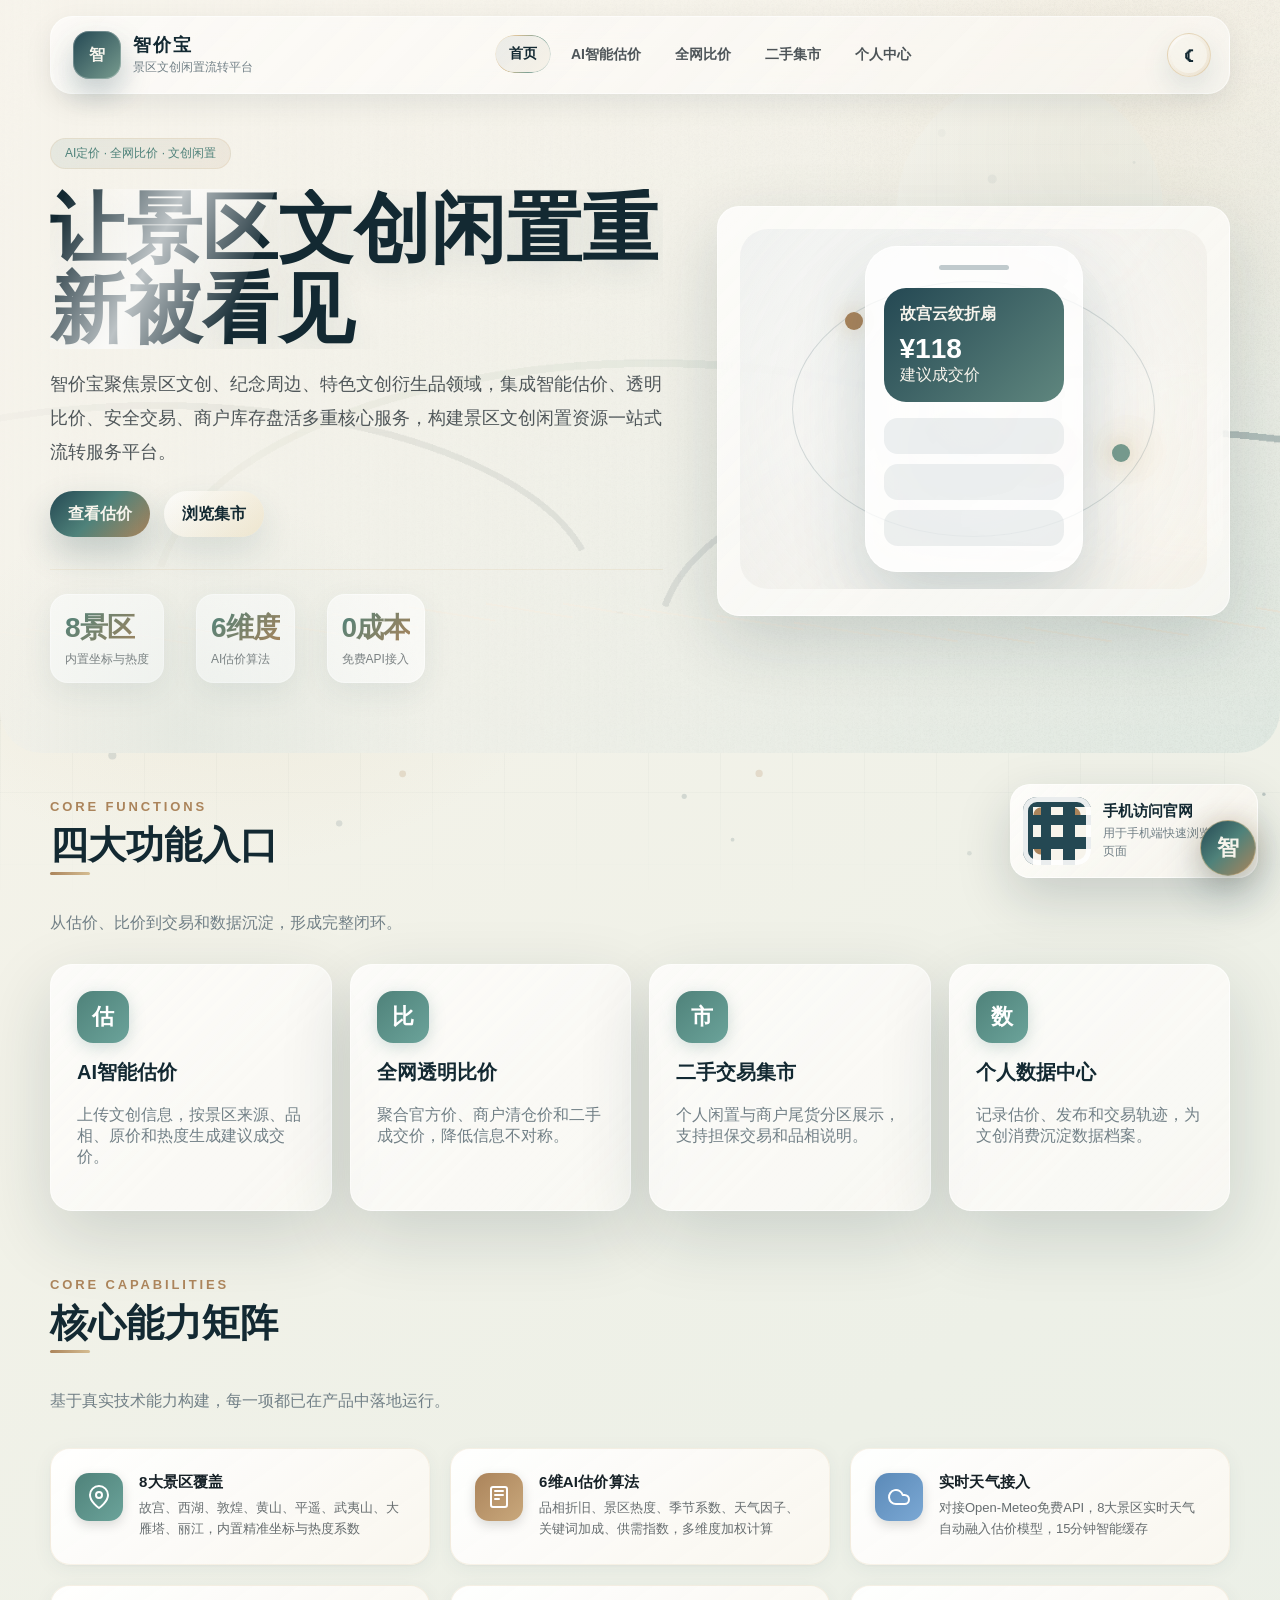
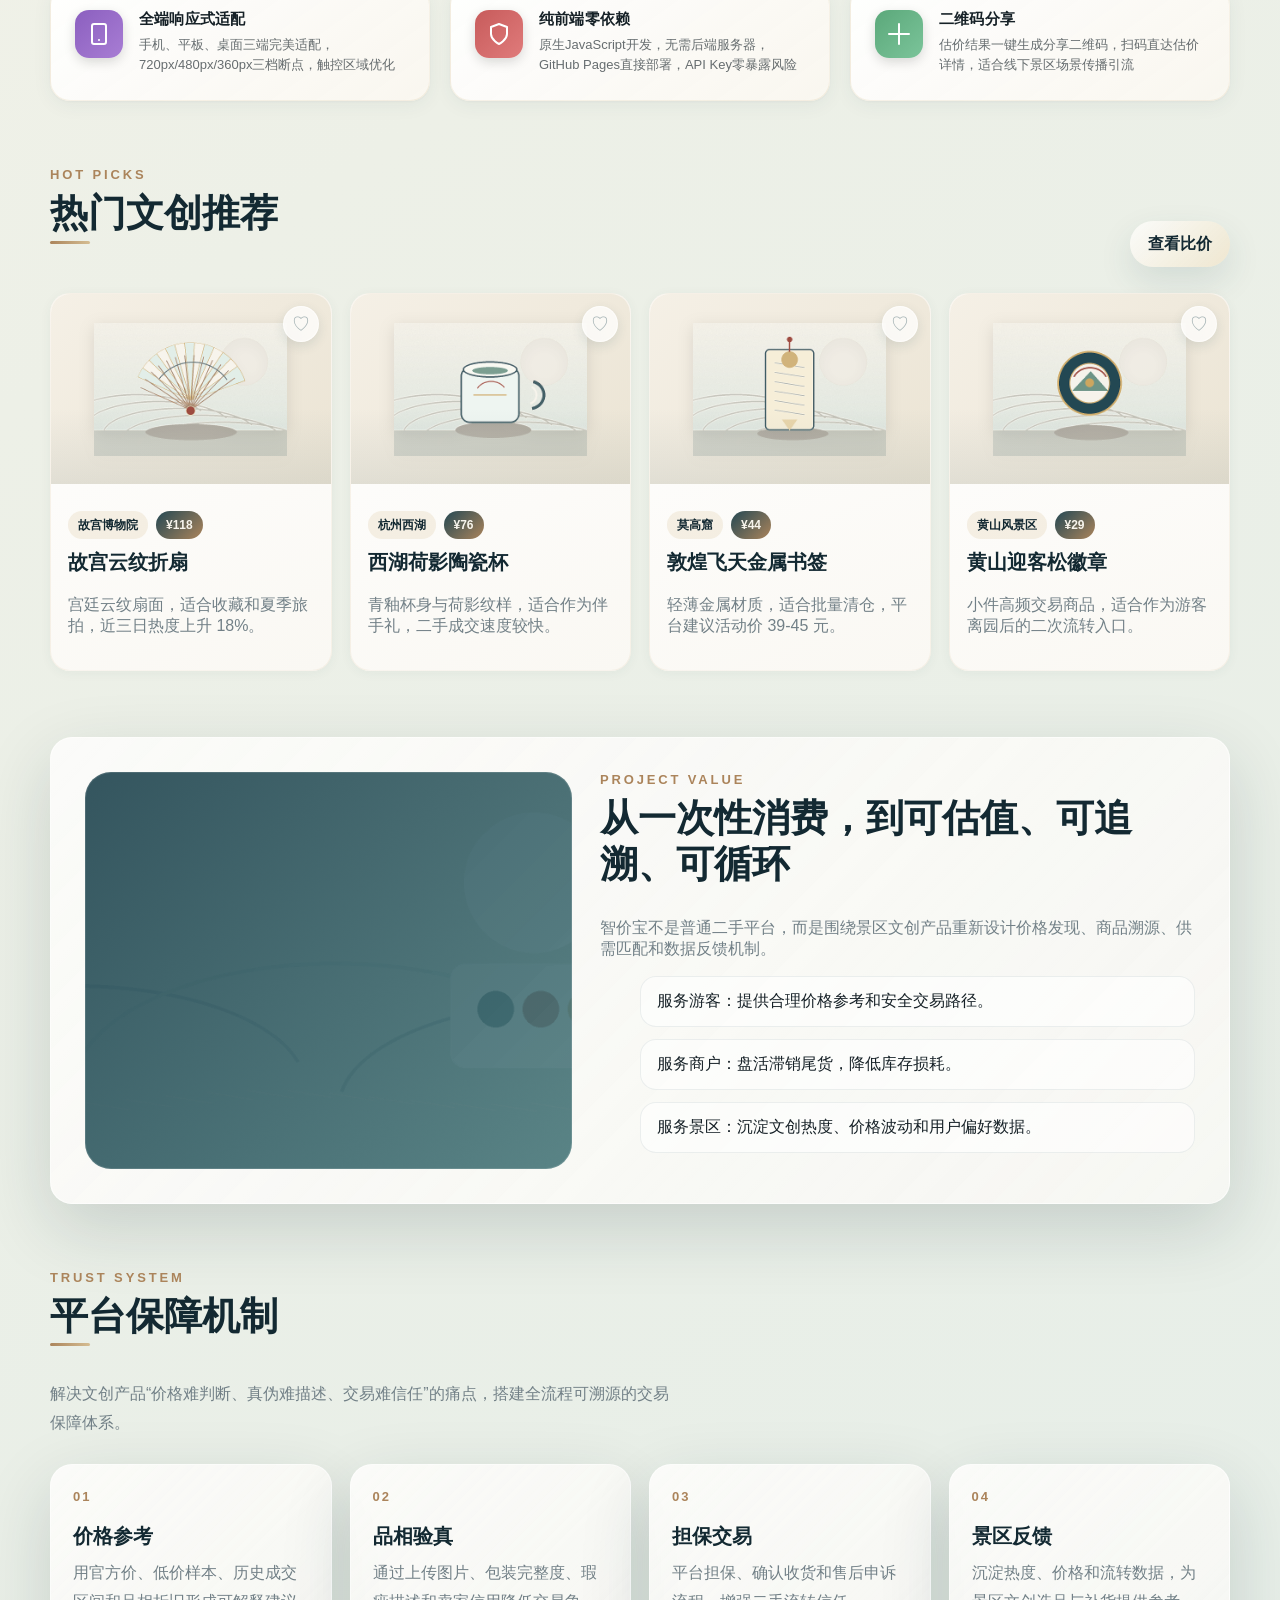
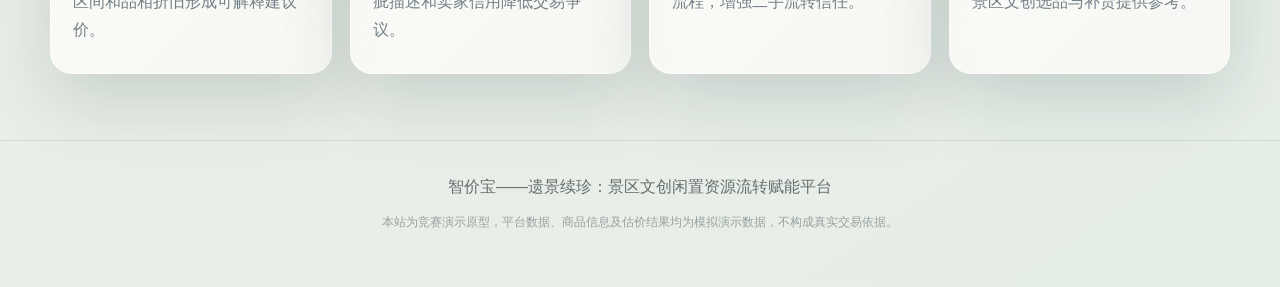
==== index.html @ 21df158e "style: 手机端深度优化，全面提升移动端体验 导航栏优化： - 小屏隐藏品牌副标题，导航项横向滚动不换行 - 品牌logo缩小到36px，导航字体11px - 主题切换按钮34px，整体更紧凑  " ====
﻿<!DOCTYPE html>
<html lang="zh-CN">
<head>
  <meta charset="UTF-8">
  <meta name="viewport" content="width=device-width, initial-scale=1.0">
  <title>智价宝 - 景区文创闲置流转平台</title>
  <link rel="icon" href="assets/img/favicon.svg" type="image/svg+xml">
  <link rel="stylesheet" href="styles.css?v=20260906d">
</head>
<body data-page="home" class="skeleton-active">
  <canvas id="particleCanvas" aria-hidden="true"></canvas>
  <div class="transition-mask" aria-hidden="true"></div>
  <div class="skeleton-screen" id="skeletonScreen" aria-hidden="true">
    <div class="skeleton-stage">
      <div class="skeleton-nav">
        <div class="skeleton-brand">
          <div class="skeleton-logo"></div>
          <div class="skeleton-lines" style="gap:8px;">
            <div class="skel text short" style="width:110px;height:18px;"></div>
            <div class="skel text short" style="width:150px;height:12px;"></div>
          </div>
        </div>
        <div class="skeleton-menu">
          <div class="skel button" style="width:58px;height:34px;"></div>
          <div class="skel button" style="width:92px;height:34px;"></div>
          <div class="skel button" style="width:78px;height:34px;"></div>
          <div class="skel button" style="width:78px;height:34px;"></div>
          <div class="skel button" style="width:78px;height:34px;"></div>
        </div>
      </div>
      <div class="skeleton-hero">
        <div class="skeleton-lines">
          <div class="skel kicker"></div>
          <div class="skel title"></div>
          <div class="skel title short"></div>
          <div class="skel text"></div>
          <div class="skel text medium"></div>
          <div class="skeleton-actions">
            <div class="skel button"></div>
            <div class="skel button"></div>
          </div>
        </div>
        <div class="skeleton-phone"></div>
      </div>
      <div class="skeleton-card-row">
        <div class="skeleton-card"></div>
        <div class="skeleton-card"></div>
        <div class="skeleton-card"></div>
        <div class="skeleton-card"></div>
      </div>
    </div>
  </div>

  <header class="site-header">
    <a class="brand" href="./" data-transition>
      <span class="brand-mark">智</span>
      <span>
        <span class="brand-title">智价宝</span>
        <span class="brand-sub">景区文创闲置流转平台</span>
      </span>
    </a>
    <nav class="main-nav" aria-label="主导航">
      <a class="nav-link active" href="./" data-transition><span>首页</span></a>
      <a class="nav-link " href="estimate/" data-transition><span>AI智能估价</span></a>
      <a class="nav-link " href="compare/" data-transition><span>全网比价</span></a>
      <a class="nav-link " href="market/" data-transition><span>二手集市</span></a>
      <a class="nav-link " href="profile/" data-transition><span>个人中心</span></a>
    </nav>
    <button class="theme-toggle" id="themeToggle" type="button" aria-label="切换深色国风主题" aria-pressed="false" title="切换主题">
      <span class="theme-toggle-icon" aria-hidden="true">☾</span>
    </button>
  </header>

  <div class="page-shell">
    <main>
      <section class="hero">
        <div class="content hero-inner">
          <div class="hero-copy">
            <div class="hero-badge reveal">AI定价 · 全网比价 · 文创闲置</div>
            <h1 class="hero-title shine-text" data-split-text>让景区文创闲置重新被看见</h1>
            <p class="hero-lead reveal">智价宝聚焦景区文创、纪念周边、特色文创衍生品领域，集成智能估价、透明比价、安全交易、商户库存盘活多重核心服务，构建景区文创闲置资源一站式流转服务平台。</p>
            <div class="hero-actions reveal">
              <a class="btn" href="estimate/" data-transition><span>查看估价</span></a>
              <a class="btn secondary" href="market/" data-transition><span>浏览集市</span></a>
            </div>
            <div class="hero-metrics reveal">
              <div class="metric"><strong>8景区</strong><span>内置坐标与热度</span></div>
              <div class="metric"><strong>6维度</strong><span>AI估价算法</span></div>
              <div class="metric"><strong>0成本</strong><span>免费API接入</span></div>
            </div>
          </div>
          <aside class="hero-visual glass-card reveal" aria-label="AI估价面板">
            <div class="estimate-orbit">
              <div class="orbit-ring"></div>
              <div class="hero-phone">
                <div class="phone-top"></div>
                <div class="phone-card">
                  <strong>故宫云纹折扇</strong>
                  <div class="phone-price">¥118</div>
                  <div>建议成交价</div>
                </div>
                <div class="phone-list"><span></span><span></span><span></span></div>
              </div>
            </div>
          </aside>
        </div>
      </section>

      <section class="section content">
        <div class="section-title stack-title reveal">
          <div>
            <p class="section-kicker">Core Functions</p>
            <h2>四大功能入口</h2>
          </div>
          <p class="muted">从估价、比价到交易和数据沉淀，形成完整闭环。</p>
        </div>
        <div class="feature-grid">
          <a class="glass-card feature-card reveal" href="estimate/" data-transition>
            <div class="feature-icon">估</div>
            <h3>AI智能估价</h3>
            <p class="muted">上传文创信息，按景区来源、品相、原价和热度生成建议成交价。</p>
          </a>
          <a class="glass-card feature-card reveal" href="compare/" data-transition>
            <div class="feature-icon">比</div>
            <h3>全网透明比价</h3>
            <p class="muted">聚合官方价、商户清仓价和二手成交价，降低信息不对称。</p>
          </a>
          <a class="glass-card feature-card reveal" href="market/" data-transition>
            <div class="feature-icon">市</div>
            <h3>二手交易集市</h3>
            <p class="muted">个人闲置与商户尾货分区展示，支持担保交易和品相说明。</p>
          </a>
          <a class="glass-card feature-card reveal" href="profile/" data-transition>
            <div class="feature-icon">数</div>
            <h3>个人数据中心</h3>
            <p class="muted">记录估价、发布和交易轨迹，为文创消费沉淀数据档案。</p>
          </a>
        </div>
      </section>

      <section class="section content">
        <div class="section-title stack-title reveal">
          <div>
            <p class="section-kicker">Core Capabilities</p>
            <h2>核心能力矩阵</h2>
          </div>
          <p class="muted">基于真实技术能力构建，每一项都已在产品中落地运行。</p>
        </div>
        <div class="capability-grid reveal">
          <article class="capability-card">
            <div class="capability-icon" style="background:linear-gradient(135deg,#4f827a,#6ba39a);">
              <svg viewBox="0 0 24 24" fill="none" stroke="currentColor" stroke-width="2" stroke-linecap="round" stroke-linejoin="round"><path d="M21 10c0 7-9 13-9 13s-9-6-9-13a9 9 0 0 1 18 0z"/><circle cx="12" cy="10" r="3"/></svg>
            </div>
            <div class="capability-body">
              <strong>8大景区覆盖</strong>
              <p>故宫、西湖、敦煌、黄山、平遥、武夷山、大雁塔、丽江，内置精准坐标与热度系数</p>
            </div>
          </article>
          <article class="capability-card">
            <div class="capability-icon" style="background:linear-gradient(135deg,#ab845b,#c9a87c);">
              <svg viewBox="0 0 24 24" fill="none" stroke="currentColor" stroke-width="2" stroke-linecap="round" stroke-linejoin="round"><rect x="4" y="2" width="16" height="20" rx="2"/><line x1="8" y1="6" x2="16" y2="6"/><line x1="8" y1="10" x2="16" y2="10"/><line x1="8" y1="14" x2="12" y2="14"/></svg>
            </div>
            <div class="capability-body">
              <strong>6维AI估价算法</strong>
              <p>品相折旧、景区热度、季节系数、天气因子、关键词加成、供需指数，多维度加权计算</p>
            </div>
          </article>
          <article class="capability-card">
            <div class="capability-icon" style="background:linear-gradient(135deg,#5b8ab8,#7ba8d4);">
              <svg viewBox="0 0 24 24" fill="none" stroke="currentColor" stroke-width="2" stroke-linecap="round" stroke-linejoin="round"><path d="M17.5 19H9a7 7 0 1 1 6.71-9h1.79a4.5 4.5 0 1 1 0 9z"/></svg>
            </div>
            <div class="capability-body">
              <strong>实时天气接入</strong>
              <p>对接Open-Meteo免费API，8大景区实时天气自动融入估价模型，15分钟智能缓存</p>
            </div>
          </article>
          <article class="capability-card">
            <div class="capability-icon" style="background:linear-gradient(135deg,#8b5fbf,#a87dd4);">
              <svg viewBox="0 0 24 24" fill="none" stroke="currentColor" stroke-width="2" stroke-linecap="round" stroke-linejoin="round"><rect x="5" y="2" width="14" height="20" rx="2" ry="2"/><line x1="12" y1="18" x2="12.01" y2="18"/></svg>
            </div>
            <div class="capability-body">
              <strong>全端响应式适配</strong>
              <p>手机、平板、桌面三端完美适配，720px/480px/360px三档断点，触控区域优化</p>
            </div>
          </article>
          <article class="capability-card">
            <div class="capability-icon" style="background:linear-gradient(135deg,#c75b5b,#e07b7b);">
              <svg viewBox="0 0 24 24" fill="none" stroke="currentColor" stroke-width="2" stroke-linecap="round" stroke-linejoin="round"><path d="M12 22s8-4 8-10V5l-8-3-8 3v7c0 6 8 10 8 10z"/></svg>
            </div>
            <div class="capability-body">
              <strong>纯前端零依赖</strong>
              <p>原生JavaScript开发，无需后端服务器，GitHub Pages直接部署，API Key零暴露风险</p>
            </div>
          </article>
          <article class="capability-card">
            <div class="capability-icon" style="background:linear-gradient(135deg,#5ba87a,#7bc49a);">
              <svg viewBox="0 0 24 24" fill="none" stroke="currentColor" stroke-width="2" stroke-linecap="round" stroke-linejoin="round"><path d="M12 2v20M2 12h20"/></svg>
            </div>
            <div class="capability-body">
              <strong>二维码分享</strong>
              <p>估价结果一键生成分享二维码，扫码直达估价详情，适合线下景区场景传播引流</p>
            </div>
          </article>
        </div>
      </section>

      <section class="section content">
        <div class="section-title reveal">
          <div>
            <p class="section-kicker">Hot Picks</p>
            <h2>热门文创推荐</h2>
          </div>
          <a class="btn secondary" href="compare/" data-transition><span>查看比价</span></a>
        </div>
        <div class="product-grid" id="hotProducts"></div>
      </section>

      <section class="section content">
        <div class="intro-panel glass-card reveal">
          <div class="ink-panel" aria-hidden="true"></div>
          <div>
            <p class="section-kicker">Project Value</p>
            <h2>从一次性消费，到可估值、可追溯、可循环</h2>
            <p class="muted">智价宝不是普通二手平台，而是围绕景区文创产品重新设计价格发现、商品溯源、供需匹配和数据反馈机制。</p>
            <ul class="intro-list">
              <li>服务游客：提供合理价格参考和安全交易路径。</li>
              <li>服务商户：盘活滞销尾货，降低库存损耗。</li>
              <li>服务景区：沉淀文创热度、价格波动和用户偏好数据。</li>
            </ul>
          </div>
        </div>
      </section>

      <section class="section content">
        <div class="section-title stack-title reveal">
          <div>
            <p class="section-kicker">Trust System</p>
            <h2>平台保障机制</h2>
          </div>
          <p class="muted">解决文创产品“价格难判断、真伪难描述、交易难信任”的痛点，搭建全流程可溯源的交易保障体系。</p>
        </div>
        <div class="trust-grid">
          <article class="glass-card trust-card reveal">
            <span>01</span>
            <h3>价格参考</h3>
            <p class="muted">用官方价、低价样本、历史成交区间和品相折旧形成可解释建议价。</p>
          </article>
          <article class="glass-card trust-card reveal">
            <span>02</span>
            <h3>品相验真</h3>
            <p class="muted">通过上传图片、包装完整度、瑕疵描述和卖家信用降低交易争议。</p>
          </article>
          <article class="glass-card trust-card reveal">
            <span>03</span>
            <h3>担保交易</h3>
            <p class="muted">平台担保、确认收货和售后申诉流程，增强二手流转信任。</p>
          </article>
          <article class="glass-card trust-card reveal">
            <span>04</span>
            <h3>景区反馈</h3>
            <p class="muted">沉淀热度、价格和流转数据，为景区文创选品与补货提供参考。</p>
          </article>
        </div>
      </section>
    </main>

    <footer class="site-footer">
      <p>智价宝——遗景续珍：景区文创闲置资源流转赋能平台</p>
      <p style="font-size:12px;opacity:0.6;margin-top:8px;">本站为竞赛演示原型，平台数据、商品信息及估价结果均为模拟演示数据，不构成真实交易依据。</p>
    </footer>
  </div>

  <aside class="qr-float reveal" aria-label="官网入口">
    <div class="qr-code" aria-hidden="true"></div>
    <div>
      <strong>手机访问官网</strong>
      <span>用于手机端快速浏览平台页面</span>
    </div>
  </aside>


  <script src="api-services.js?v=20260906a"></script>
  <script src="script.js?v=20260904b"></script>
</body>
</html
---- styles.css ----
/*
  智价宝官网 - 全局样式
  技术栈：HTML5 + CSS3 + 原生 JavaScript
  视觉关键词：新中式轻奢国风、青黛、月白、浅茶棕、毛玻璃、渐变光影
*/

:root {
  --qingdai: #244853;
  --qingdai-deep: #132932;
  --qingdai-soft: #3e6f73;
  --moon: #f7f4ec;
  --moon-2: #eee8da;
  --tea: #ab845b;
  --tea-soft: #d5bd92;
  --cinnabar: #a84e43;
  --jade: #789c8f;
  --ink: #162127;
  --muted: #728087;
  --glass: rgba(255, 255, 255, 0.64);
  --glass-strong: rgba(255, 255, 255, 0.78);
  --line: rgba(36, 72, 83, 0.16);
  --shadow: 0 24px 70px rgba(19, 41, 50, 0.16);
  --shadow-deep: 0 34px 90px rgba(19, 41, 50, 0.24);
  --ease: cubic-bezier(.2, .9, .2, 1);
  --spring: cubic-bezier(.2, 1.45, .35, 1);
}

body.theme-dark {
  --qingdai: #315f68;
  --qingdai-deep: #eef7f3;
  --qingdai-soft: #7fb0ad;
  --moon: #f8f1e3;
  --moon-2: #16262b;
  --tea: #d3a86d;
  --tea-soft: #efd5a4;
  --cinnabar: #d77a6b;
  --jade: #87b9a7;
  --ink: #edf5f2;
  --muted: #b8c8c5;
  --glass: rgba(17, 31, 36, 0.68);
  --glass-strong: rgba(23, 42, 47, 0.84);
  --line: rgba(236, 216, 176, 0.2);
  --shadow: 0 24px 70px rgba(0, 0, 0, 0.34);
  --shadow-deep: 0 34px 90px rgba(0, 0, 0, 0.48);
}

* {
  box-sizing: border-box;
}

html {
  scroll-behavior: smooth;
  max-width: 100%;
  overflow-x: hidden;
}

body {
  margin: 0;
  min-height: 100vh;
  width: 100%;
  max-width: 100%;
  font-family: "Microsoft YaHei", "PingFang SC", "Noto Sans SC", Arial, sans-serif;
  color: var(--ink);
  background:
    radial-gradient(circle at 18% 12%, rgba(213, 189, 146, 0.28), transparent 28rem),
    radial-gradient(circle at 84% 8%, rgba(120, 156, 143, 0.28), transparent 28rem),
    linear-gradient(145deg, #f8f4ea 0%, #edf0e7 46%, #e6eee8 100%);
  overflow-x: hidden;
  transition: background 640ms var(--ease), color 640ms var(--ease);
}

body::before {
  content: "";
  position: fixed;
  inset: 0;
  pointer-events: none;
  z-index: -3;
  background-image:
    linear-gradient(rgba(36, 72, 83, 0.04) 1px, transparent 1px),
    linear-gradient(90deg, rgba(36, 72, 83, 0.035) 1px, transparent 1px);
  background-size: 72px 72px;
  mask-image: linear-gradient(to bottom, transparent, #000 15%, #000 80%, transparent);
}

body.theme-dark {
  background:
    radial-gradient(circle at 16% 10%, rgba(211, 168, 109, 0.2), transparent 30rem),
    radial-gradient(circle at 84% 8%, rgba(135, 185, 167, 0.16), transparent 30rem),
    linear-gradient(145deg, #09151a 0%, #102329 48%, #1b2f30 100%);
}

body.theme-dark::before {
  background-image:
    linear-gradient(rgba(236, 216, 176, 0.055) 1px, transparent 1px),
    linear-gradient(90deg, rgba(135, 185, 167, 0.045) 1px, transparent 1px);
}

body.theme-transition,
body.theme-transition * {
  transition:
    background 620ms var(--ease),
    background-color 620ms var(--ease),
    color 620ms var(--ease),
    border-color 620ms var(--ease),
    box-shadow 620ms var(--ease),
    text-shadow 620ms var(--ease),
    filter 620ms var(--ease) !important;
}

body.is-leaving .page-shell {
  opacity: 0;
  transform: translateY(18px) scale(0.992);
  filter: blur(4px);
}

body.skeleton-active {
  overflow: hidden;
}

body.nav-compact .site-header {
  height: 64px;
  background:
    linear-gradient(135deg, rgba(255, 255, 255, 0.76), rgba(245, 239, 224, 0.54)),
    rgba(255, 255, 255, 0.42);
  box-shadow: 0 16px 40px rgba(19, 41, 50, 0.13);
}

body.theme-dark.nav-compact .site-header {
  background:
    linear-gradient(135deg, rgba(22, 39, 44, 0.88), rgba(31, 50, 50, 0.62)),
    rgba(8, 18, 22, 0.52);
  box-shadow: 0 16px 42px rgba(0, 0, 0, 0.36);
}

body.nav-compact .brand-mark {
  transform: scale(0.88);
}

body.nav-compact .brand-sub {
  opacity: 0;
  transform: translateY(-6px);
  height: 0;
}

a {
  color: inherit;
  text-decoration: none;
}

button,
input,
select {
  font: inherit;
}

img {
  max-width: 100%;
  display: block;
}

.site-header,
.page-shell,
.page-main,
.content,
.wide-content,
.section,
.hero,
.hero-inner,
.page-hero,
.panel,
.glass-card,
.product-card,
.modal-card {
  min-width: 0;
}

.page-shell {
  position: relative;
  z-index: 1;
  min-height: 100vh;
  opacity: 0;
  transform: translateY(22px);
  animation: pageEnter 760ms var(--ease) forwards;
}

.page-main {
  padding: 118px 24px 64px;
}

.content {
  width: min(1180px, calc(100vw - 48px));
  margin: 0 auto;
}

.wide-content {
  width: min(1280px, calc(100vw - 48px));
  margin: 0 auto;
}

/* =========================
   全站背景粒子与转场特效
   ========================= */

#particleCanvas {
  position: fixed;
  inset: 0;
  z-index: -2;
  pointer-events: none;
  opacity: 0.52;
}

.cursor-glow,
.cursor-trail-dot {
  position: fixed;
  left: 0;
  top: 0;
  pointer-events: none;
  border-radius: 50%;
  mix-blend-mode: screen;
  opacity: 0;
  will-change: transform, opacity;
}

.cursor-glow {
  z-index: 1200;
  width: 128px;
  height: 128px;
  background:
    radial-gradient(circle, rgba(213, 189, 146, 0.25), rgba(120, 156, 143, 0.12) 42%, transparent 68%);
  filter: blur(10px);
  transform: translate3d(-50%, -50%, 0) scale(0.8);
  transition: opacity 220ms var(--ease);
}

.cursor-trail-dot {
  z-index: 1199;
  width: 20px;
  height: 20px;
  background:
    radial-gradient(circle, rgba(255, 255, 255, 0.72), rgba(213, 189, 146, 0.34) 34%, rgba(120, 156, 143, 0.1) 68%, transparent 74%);
  filter: blur(2px);
}

body.theme-dark .cursor-glow {
  background:
    radial-gradient(circle, rgba(239, 213, 164, 0.28), rgba(135, 185, 167, 0.14) 42%, transparent 70%);
}

body.theme-dark .cursor-trail-dot {
  background:
    radial-gradient(circle, rgba(239, 213, 164, 0.76), rgba(135, 185, 167, 0.28) 46%, transparent 74%);
}

.transition-mask {
  position: fixed;
  inset: 0;
  z-index: 2000;
  pointer-events: none;
  background:
    radial-gradient(circle at 50% 50%, rgba(255, 255, 255, 0.85), rgba(244, 238, 220, 0.76) 32%, rgba(36, 72, 83, 0.36) 100%);
  clip-path: circle(0% at 50% 50%);
  transition: clip-path 620ms var(--ease), opacity 620ms var(--ease);
  opacity: 0;
}

body.theme-dark .transition-mask {
  background:
    radial-gradient(circle at 50% 50%, rgba(239, 213, 164, 0.28), rgba(19, 41, 50, 0.76) 36%, rgba(2, 9, 12, 0.9) 100%);
}

/* =========================
   初始加载国风骨架屏
   ========================= */

.skeleton-screen {
  position: fixed;
  inset: 0;
  z-index: 3000;
  display: grid;
  place-items: center;
  padding: 22px;
  background:
    radial-gradient(circle at 20% 16%, rgba(213, 189, 146, 0.28), transparent 28rem),
    radial-gradient(circle at 78% 20%, rgba(120, 156, 143, 0.24), transparent 28rem),
    linear-gradient(145deg, #f8f4ea 0%, #edf0e7 54%, #e5eee8 100%);
  transition: opacity 620ms var(--ease), visibility 620ms var(--ease), filter 620ms var(--ease);
}

body.theme-dark .skeleton-screen {
  background:
    radial-gradient(circle at 20% 16%, rgba(211, 168, 109, 0.18), transparent 28rem),
    radial-gradient(circle at 78% 20%, rgba(135, 185, 167, 0.16), transparent 28rem),
    linear-gradient(145deg, #09151a 0%, #102329 54%, #1b2f30 100%);
}

body.theme-dark .skeleton-screen::before {
  background-image:
    linear-gradient(rgba(236, 216, 176, 0.045) 1px, transparent 1px),
    linear-gradient(90deg, rgba(135, 185, 167, 0.04) 1px, transparent 1px);
}

.skeleton-screen::before {
  content: "";
  position: absolute;
  inset: 0;
  opacity: 0.45;
  background-image:
    linear-gradient(rgba(36, 72, 83, 0.035) 1px, transparent 1px),
    linear-gradient(90deg, rgba(36, 72, 83, 0.03) 1px, transparent 1px);
  background-size: 72px 72px;
}

.skeleton-screen::after {
  content: "";
  position: absolute;
  left: -20%;
  right: -20%;
  top: 58%;
  height: 220px;
  border-top: 8px solid rgba(36, 72, 83, 0.08);
  border-radius: 50%;
  transform: rotate(-6deg);
}

.skeleton-screen.is-hidden {
  opacity: 0;
  visibility: hidden;
  filter: blur(8px);
}

.skeleton-stage {
  position: relative;
  z-index: 1;
  width: min(1180px, calc(100vw - 40px));
}

.skeleton-nav {
  height: 78px;
  display: flex;
  align-items: center;
  justify-content: space-between;
  gap: 22px;
  padding: 0 22px;
  border-radius: 22px;
  background: rgba(255, 255, 255, 0.58);
  border: 1px solid rgba(255, 255, 255, 0.64);
  box-shadow: 0 18px 46px rgba(19, 41, 50, 0.1);
  backdrop-filter: blur(18px);
}

.skeleton-brand {
  display: flex;
  align-items: center;
  gap: 12px;
}

.skeleton-logo {
  width: 48px;
  height: 48px;
  border-radius: 16px;
  background: linear-gradient(135deg, rgba(36, 72, 83, 0.84), rgba(120, 156, 143, 0.74));
  box-shadow: 0 14px 28px rgba(36, 72, 83, 0.18);
}

.skeleton-menu {
  display: flex;
  gap: 14px;
}

.skeleton-hero {
  display: grid;
  grid-template-columns: 0.95fr 0.85fr;
  gap: 54px;
  align-items: center;
  min-height: 520px;
}

.skeleton-lines {
  display: grid;
  gap: 16px;
}

.skeleton-phone {
  height: 360px;
  border-radius: 30px;
  background: rgba(255, 255, 255, 0.52);
  border: 1px solid rgba(255, 255, 255, 0.66);
  box-shadow: 0 24px 70px rgba(19, 41, 50, 0.12);
}

.skeleton-card-row {
  display: grid;
  grid-template-columns: repeat(4, 1fr);
  gap: 18px;
}

.skeleton-card {
  height: 118px;
  border-radius: 22px;
  background: rgba(255, 255, 255, 0.56);
  box-shadow: 0 16px 40px rgba(19, 41, 50, 0.08);
}

.skel {
  position: relative;
  overflow: hidden;
  border-radius: 999px;
  background: linear-gradient(135deg, rgba(36, 72, 83, 0.08), rgba(213, 189, 146, 0.12));
}

.skel::after,
.skeleton-card::after,
.skeleton-phone::after,
.skeleton-logo::after {
  content: "";
  position: absolute;
  inset: 0;
  background: linear-gradient(110deg, transparent 0%, rgba(255, 255, 255, 0.58) 45%, transparent 80%);
  transform: translateX(-120%);
  animation: skeletonShimmer 1.45s ease-in-out infinite;
}

.skeleton-logo,
.skeleton-phone,
.skeleton-card {
  position: relative;
  overflow: hidden;
}

.skel.kicker {
  width: 230px;
  height: 38px;
}

.skel.title {
  width: min(560px, 82vw);
  height: 78px;
  border-radius: 18px;
  background: linear-gradient(135deg, rgba(36, 72, 83, 0.16), rgba(36, 72, 83, 0.08));
}

.skel.title.short {
  width: min(420px, 72vw);
}

.skel.text {
  width: min(620px, 86vw);
  height: 18px;
}

.skel.text.medium {
  width: min(520px, 78vw);
}

.skel.text.short {
  width: min(330px, 58vw);
}

.skel.button {
  width: 138px;
  height: 46px;
}

.skeleton-actions {
  display: flex;
  gap: 14px;
  margin-top: 8px;
}

.transition-mask.is-active {
  clip-path: circle(142% at 50% 50%);
  opacity: 1;
}

.site-header {
  position: fixed;
  top: 16px;
  left: 50%;
  z-index: 1000;
  width: min(1180px, calc(100vw - 40px));
  height: 78px;
  transform: translateX(-50%);
  display: flex;
  align-items: center;
  justify-content: space-between;
  gap: 20px;
  padding: 0 18px 0 22px;
  border: 1px solid rgba(255, 255, 255, 0.52);
  border-radius: 22px;
  background:
    linear-gradient(135deg, rgba(255, 255, 255, 0.58), rgba(255, 255, 255, 0.36)),
    rgba(247, 244, 236, 0.44);
  backdrop-filter: blur(20px) saturate(1.25);
  -webkit-backdrop-filter: blur(20px) saturate(1.25);
  box-shadow: 0 10px 28px rgba(19, 41, 50, 0.08);
  transition: height 360ms var(--ease), background 360ms var(--ease), box-shadow 360ms var(--ease);
}

body.theme-dark .site-header {
  border-color: rgba(239, 213, 164, 0.22);
  background:
    linear-gradient(135deg, rgba(22, 39, 44, 0.74), rgba(31, 50, 50, 0.46)),
    rgba(7, 18, 22, 0.46);
  box-shadow: 0 12px 34px rgba(0, 0, 0, 0.3);
}

.brand {
  display: flex;
  align-items: center;
  gap: 12px;
}

.brand-mark {
  width: 48px;
  height: 48px;
  display: grid;
  place-items: center;
  border-radius: 16px;
  color: var(--moon);
  font-weight: 900;
  letter-spacing: 0.04em;
  background:
    linear-gradient(135deg, var(--qingdai), var(--jade)),
    var(--qingdai);
  box-shadow: inset 0 0 0 1px rgba(255, 255, 255, 0.25), 0 14px 30px rgba(36, 72, 83, 0.28);
  transition: transform 360ms var(--spring);
}

.brand-title {
  display: block;
  font-size: 18px;
  font-weight: 900;
  letter-spacing: 0.12em;
  color: var(--qingdai-deep);
}

.brand-sub {
  display: block;
  height: 18px;
  margin-top: 2px;
  color: var(--muted);
  font-size: 12px;
  transition: opacity 300ms var(--ease), transform 300ms var(--ease), height 300ms var(--ease);
  overflow: hidden;
}

.main-nav {
  display: flex;
  align-items: center;
  gap: 6px;
}

.theme-toggle {
  position: relative;
  flex: 0 0 auto;
  width: 44px;
  height: 44px;
  display: grid;
  place-items: center;
  border: 1px solid rgba(213, 189, 146, 0.5);
  border-radius: 50%;
  color: var(--qingdai-deep);
  cursor: pointer;
  background:
    radial-gradient(circle at 34% 28%, rgba(255, 255, 255, 0.92), rgba(255, 255, 255, 0.18) 38%, transparent 66%),
    linear-gradient(135deg, rgba(247, 244, 236, 0.72), rgba(213, 189, 146, 0.32));
  box-shadow: 0 12px 28px rgba(36, 72, 83, 0.12);
  overflow: hidden;
  transition: transform 320ms var(--spring), color 320ms var(--ease), border-color 320ms var(--ease), box-shadow 320ms var(--ease);
}

.theme-toggle::before {
  content: "";
  position: absolute;
  inset: -40%;
  background: conic-gradient(from 120deg, transparent, rgba(213, 189, 146, 0.68), transparent, rgba(120, 156, 143, 0.62), transparent);
  opacity: 0;
  transform: rotate(0deg);
  transition: opacity 320ms var(--ease);
}

.theme-toggle::after {
  content: "";
  position: absolute;
  inset: 3px;
  border-radius: inherit;
  background: rgba(247, 244, 236, 0.82);
  backdrop-filter: blur(12px);
}

.theme-toggle:hover {
  transform: translateY(-2px) scale(1.06);
  border-color: rgba(213, 189, 146, 0.8);
  box-shadow: 0 16px 34px rgba(36, 72, 83, 0.18), 0 0 24px rgba(213, 189, 146, 0.36);
}

.theme-toggle:hover::before {
  opacity: 1;
  animation: rotateSlow 4s linear infinite;
}

.theme-toggle:active {
  transform: translateY(1px) scale(0.94);
}

.theme-toggle-icon {
  position: relative;
  z-index: 1;
  font-size: 19px;
  font-weight: 900;
  line-height: 1;
  transition: transform 420ms var(--spring);
}

body.theme-dark .theme-toggle {
  color: var(--tea-soft);
  border-color: rgba(239, 213, 164, 0.42);
  background:
    radial-gradient(circle at 34% 28%, rgba(239, 213, 164, 0.4), rgba(49, 95, 104, 0.16) 42%, transparent 68%),
    linear-gradient(135deg, rgba(9, 21, 26, 0.86), rgba(49, 95, 104, 0.48));
  box-shadow: 0 14px 32px rgba(0, 0, 0, 0.32), 0 0 22px rgba(211, 168, 109, 0.16);
}

body.theme-dark .theme-toggle::after {
  background: rgba(14, 29, 34, 0.82);
}

body.theme-dark .theme-toggle-icon {
  transform: rotate(180deg);
}

.nav-link {
  position: relative;
  padding: 10px 14px;
  border-radius: 999px;
  color: rgba(22, 33, 39, 0.76);
  font-size: 14px;
  font-weight: 700;
  overflow: hidden;
  transition: color 260ms var(--ease), transform 260ms var(--spring);
}

body.theme-dark .nav-link {
  color: rgba(237, 245, 242, 0.76);
}

.nav-link::before {
  content: "";
  position: absolute;
  inset: 0;
  border-radius: inherit;
  padding: 1px;
  background: linear-gradient(110deg, transparent, rgba(213, 189, 146, 0.95), rgba(120, 156, 143, 0.95), transparent);
  mask: linear-gradient(#000 0 0) content-box, linear-gradient(#000 0 0);
  mask-composite: exclude;
  opacity: 0;
  transform: translateX(-28%);
  transition: opacity 260ms var(--ease), transform 420ms var(--ease);
}

.nav-link::after {
  content: "";
  position: absolute;
  inset: 1px;
  border-radius: inherit;
  background: linear-gradient(135deg, rgba(36, 72, 83, 0.08), rgba(213, 189, 146, 0.12));
  opacity: 0;
  transition: opacity 260ms var(--ease);
}

.nav-link span {
  position: relative;
  z-index: 1;
}

.nav-link:hover,
.nav-link.active {
  color: var(--qingdai-deep);
  transform: translateY(-1px);
}

.nav-link:hover::before,
.nav-link.active::before,
.nav-link:hover::after,
.nav-link.active::after {
  opacity: 1;
  transform: translateX(0);
}

/* =========================
   通用组件与高级交互动效
   ========================= */

.section {
  margin-top: 46px;
  margin-bottom: 66px;
}

.section.content,
.section.wide-content {
  margin-left: auto;
  margin-right: auto;
}

.section-title {
  display: flex;
  align-items: end;
  justify-content: space-between;
  gap: 24px;
  margin-bottom: 26px;
}

.section-title.stack-title {
  display: block;
  max-width: 720px;
}

.section-title > .muted {
  max-width: 430px;
  text-align: right;
  line-height: 1.8;
}

.section-title.stack-title > .muted {
  max-width: 620px;
  text-align: left;
  margin-top: 10px;
}

.section-kicker {
  margin: 0 0 8px;
  color: var(--tea);
  font-size: 13px;
  font-weight: 800;
  letter-spacing: 0.22em;
  text-transform: uppercase;
}

h1,
h2,
h3,
p {
  margin-top: 0;
}

h1 {
  font-size: clamp(42px, 6vw, 76px);
  line-height: 1.05;
  letter-spacing: 0;
}

h2 {
  color: var(--qingdai-deep);
  font-size: clamp(28px, 3vw, 42px);
  line-height: 1.18;
  letter-spacing: 0;
}

h3 {
  color: var(--qingdai-deep);
  font-size: 20px;
  line-height: 1.3;
}

body.theme-dark h1,
body.theme-dark h2,
body.theme-dark h3,
body.theme-dark .brand-title,
body.theme-dark .shine-text,
body.theme-dark .shine-text .char,
body.theme-dark .metric strong,
body.theme-dark .price-result,
body.theme-dark .tag,
body.theme-dark .price-chip,
body.theme-dark .filter-tag,
body.theme-dark .segment button,
body.theme-dark .close-btn,
body.theme-dark .btn.secondary {
  color: var(--qingdai-deep);
}

.muted {
  color: var(--muted);
}

.btn {
  position: relative;
  display: inline-flex;
  align-items: center;
  justify-content: center;
  gap: 8px;
  min-height: 46px;
  padding: 0 18px;
  border: 0;
  border-radius: 999px;
  color: var(--moon);
  font-weight: 900;
  cursor: pointer;
  background: linear-gradient(135deg, var(--qingdai), #4f827a 48%, var(--tea));
  box-shadow: 0 16px 34px rgba(36, 72, 83, 0.23);
  transition: transform 300ms var(--spring), box-shadow 300ms var(--ease), filter 300ms var(--ease);
  overflow: hidden;
}

.btn::before {
  content: "";
  position: absolute;
  inset: -1px;
  background: linear-gradient(110deg, transparent 20%, rgba(255, 255, 255, 0.42), transparent 72%);
  transform: translateX(-120%);
  transition: transform 650ms var(--ease);
}

.btn span {
  position: relative;
  z-index: 1;
}

.btn:hover {
  transform: translateY(-2px) scale(1.045);
  box-shadow: 0 20px 44px rgba(36, 72, 83, 0.3), 0 0 28px rgba(213, 189, 146, 0.42);
  filter: saturate(1.08);
}

.btn:hover::before {
  transform: translateX(120%);
}

.btn:active {
  transform: translateY(1px) scale(0.965);
  animation: pressBounce 360ms var(--spring);
}

.btn.secondary {
  color: var(--qingdai-deep);
  background: linear-gradient(135deg, rgba(255, 255, 255, 0.78), rgba(239, 229, 204, 0.88));
  box-shadow: 0 14px 34px rgba(36, 72, 83, 0.12);
}

body.theme-dark .btn {
  box-shadow: 0 16px 38px rgba(0, 0, 0, 0.34), 0 0 22px rgba(211, 168, 109, 0.16);
}

body.theme-dark .btn.secondary {
  background: linear-gradient(135deg, rgba(20, 39, 44, 0.84), rgba(49, 95, 104, 0.42));
  border: 1px solid rgba(239, 213, 164, 0.2);
}

.glass-card,
.product-card,
.panel {
  position: relative;
  border: 1px solid rgba(255, 255, 255, 0.58);
  border-radius: 22px;
  background:
    linear-gradient(135deg, rgba(255, 255, 255, 0.68), rgba(255, 255, 255, 0.42)),
    rgba(247, 244, 236, 0.54);
  backdrop-filter: blur(18px) saturate(1.16);
  -webkit-backdrop-filter: blur(18px) saturate(1.16);
  box-shadow: var(--shadow);
  overflow: hidden;
  transition: transform 380ms var(--spring), box-shadow 380ms var(--ease), border-color 380ms var(--ease);
}

body.theme-dark .glass-card,
body.theme-dark .product-card,
body.theme-dark .panel {
  border-color: rgba(239, 213, 164, 0.2);
  background:
    linear-gradient(135deg, rgba(24, 42, 47, 0.76), rgba(12, 27, 32, 0.52)),
    rgba(10, 24, 28, 0.56);
}

body.theme-dark .glass-card::before,
body.theme-dark .product-card::before,
body.theme-dark .panel::before {
  background:
    linear-gradient(115deg, transparent, rgba(239, 213, 164, 0.16), transparent),
    radial-gradient(circle at 12% 12%, rgba(135, 185, 167, 0.16), transparent 42%);
}

.glass-card::before,
.product-card::before,
.panel::before {
  content: "";
  position: absolute;
  inset: 0;
  border-radius: inherit;
  pointer-events: none;
  background:
    linear-gradient(115deg, transparent, rgba(255, 255, 255, 0.34), transparent),
    radial-gradient(circle at 12% 12%, rgba(213, 189, 146, 0.22), transparent 42%);
  opacity: 0;
  transition: opacity 360ms var(--ease);
}

.glass-card:hover,
.product-card:hover,
.panel:hover {
  transform: translateY(-8px) scale(1.015);
  box-shadow: var(--shadow-deep);
  border-color: rgba(213, 189, 146, 0.62);
}

.glass-card:hover::before,
.product-card:hover::before,
.panel:hover::before {
  opacity: 1;
}

.field,
.select {
  width: 100%;
  height: 48px;
  border: 1px solid rgba(36, 72, 83, 0.18);
  border-radius: 16px;
  padding: 0 15px;
  color: var(--qingdai-deep);
  outline: none;
  background: rgba(255, 255, 255, 0.68);
  box-shadow: inset 0 0 0 rgba(36, 72, 83, 0);
  transition: border-color 300ms var(--ease), box-shadow 300ms var(--ease), background 300ms var(--ease);
}

body.theme-dark .field,
body.theme-dark .select {
  color: var(--qingdai-deep);
  border-color: rgba(239, 213, 164, 0.22);
  background: rgba(10, 24, 28, 0.62);
}

body.theme-dark .field::placeholder {
  color: rgba(237, 245, 242, 0.45);
}

.field:focus,
.select:focus {
  border-color: rgba(213, 189, 146, 0.9);
  background: rgba(255, 255, 255, 0.92);
  box-shadow:
    inset 0 0 18px rgba(213, 189, 146, 0.18),
    0 0 0 4px rgba(120, 156, 143, 0.12),
    0 0 28px rgba(213, 189, 146, 0.28);
}

.reveal {
  opacity: 0;
  transform: translateY(28px);
  transition: opacity 760ms var(--ease), transform 760ms var(--ease);
}

.reveal.is-visible {
  opacity: 1;
  transform: translateY(0);
}

.stats-grid,
.feature-grid,
.product-grid,
.market-grid,
.records-grid {
  display: grid;
  gap: 18px;
}

.feature-grid {
  grid-template-columns: repeat(4, 1fr);
}

.product-grid {
  grid-template-columns: repeat(4, 1fr);
}

.market-grid {
  grid-template-columns: repeat(3, 1fr);
}

.two-col {
  display: grid;
  grid-template-columns: 1fr 1fr;
  gap: 22px;
}

.site-footer {
  padding: 36px 24px 44px;
  border-top: 1px solid rgba(36, 72, 83, 0.12);
  color: rgba(22, 33, 39, 0.62);
  text-align: center;
}

body.theme-dark .site-footer {
  border-top-color: rgba(239, 213, 164, 0.14);
  color: rgba(237, 245, 242, 0.58);
}

/* =========================
   首页
   ========================= */

.hero {
  min-height: 690px;
  display: grid;
  align-items: center;
  padding: 138px 0 70px;
  border-radius: 0 0 42px 42px;
  background:
    linear-gradient(90deg, rgba(247, 244, 236, 0.92), rgba(247, 244, 236, 0.62) 55%, rgba(247, 244, 236, 0.22)),
    url("assets/img/hero-bg.png") center/cover no-repeat;
  overflow: hidden;
}

body.theme-dark .hero {
  background:
    linear-gradient(90deg, rgba(7, 17, 22, 0.94), rgba(13, 30, 35, 0.72) 55%, rgba(13, 30, 35, 0.4)),
    url("assets/img/hero-bg.png") center/cover no-repeat;
}

.hero-inner {
  display: grid;
  grid-template-columns: minmax(0, 0.98fr) minmax(420px, 0.82fr);
  gap: 54px;
  align-items: center;
}

.hero-copy {
  max-width: 720px;
}

.hero-badge {
  display: inline-flex;
  align-items: center;
  gap: 9px;
  margin-bottom: 18px;
  padding: 9px 13px;
  border-radius: 999px;
  color: var(--qingdai-deep);
  font-weight: 900;
  background: rgba(255, 255, 255, 0.66);
  border: 1px solid rgba(213, 189, 146, 0.52);
  backdrop-filter: blur(12px);
}

body.theme-dark .hero-badge {
  background: rgba(14, 29, 34, 0.68);
  border-color: rgba(239, 213, 164, 0.3);
}

.hero-title {
  position: relative;
  margin-bottom: 18px;
  color: var(--qingdai-deep);
  overflow: hidden;
}

.char {
  display: inline-block;
  opacity: 0;
  transform: translateY(18px);
  animation: charIn 620ms var(--spring) forwards;
}

.shine-text .char {
  color: var(--qingdai-deep);
  text-shadow: 0 12px 34px rgba(36, 72, 83, 0.11);
}

.shine-text {
  color: var(--qingdai-deep);
}

.shine-text::after {
  content: "";
  position: absolute;
  top: 0;
  bottom: 0;
  width: 34%;
  background: linear-gradient(100deg, transparent, rgba(255, 255, 255, 0.72), transparent);
  transform: translateX(-150%) skewX(-18deg);
  animation: textSweepBar 4.8s ease-in-out infinite;
  pointer-events: none;
}

body.theme-dark .shine-text::after {
  background: linear-gradient(100deg, transparent, rgba(239, 213, 164, 0.5), transparent);
}

.hero-lead {
  margin-bottom: 22px;
  color: rgba(22, 33, 39, 0.74);
  font-size: 18px;
  line-height: 1.9;
}

body.theme-dark .hero-lead {
  color: rgba(237, 245, 242, 0.78);
}

.hero-actions {
  display: flex;
  flex-wrap: wrap;
  gap: 14px;
  margin-bottom: 24px;
}

.hero-metrics {
  display: grid;
  grid-template-columns: repeat(3, minmax(0, 1fr));
  gap: 14px;
}

.metric {
  padding: 14px;
  border-radius: 18px;
  background: rgba(255, 255, 255, 0.58);
  border: 1px solid rgba(255, 255, 255, 0.5);
  box-shadow: 0 10px 30px rgba(36, 72, 83, 0.08);
}

body.theme-dark .metric {
  background: rgba(13, 29, 34, 0.68);
  border-color: rgba(239, 213, 164, 0.16);
  box-shadow: 0 12px 34px rgba(0, 0, 0, 0.24);
}

.metric strong {
  display: block;
  color: var(--qingdai-deep);
  font-size: 24px;
}

.metric span {
  color: var(--muted);
  font-size: 12px;
}

.hero-visual {
  min-height: 410px;
  padding: 22px;
}

.estimate-orbit {
  position: relative;
  height: 100%;
  min-height: 360px;
  border-radius: 28px;
  background:
    radial-gradient(circle at 50% 50%, rgba(255, 255, 255, 0.75), rgba(255, 255, 255, 0.24)),
    linear-gradient(135deg, rgba(36, 72, 83, 0.08), rgba(213, 189, 146, 0.18));
  overflow: hidden;
}

body.theme-dark .estimate-orbit {
  background:
    radial-gradient(circle at 50% 50%, rgba(239, 213, 164, 0.18), rgba(49, 95, 104, 0.12)),
    linear-gradient(135deg, rgba(135, 185, 167, 0.08), rgba(211, 168, 109, 0.14));
}

.orbit-ring {
  position: absolute;
  inset: 52px;
  border: 1px solid rgba(36, 72, 83, 0.16);
  border-radius: 50%;
  animation: rotateSlow 18s linear infinite;
}

.orbit-ring::before,
.orbit-ring::after {
  content: "";
  position: absolute;
  width: 18px;
  height: 18px;
  border-radius: 50%;
  background: var(--tea);
  box-shadow: 0 0 22px rgba(213, 189, 146, 0.7);
}

.orbit-ring::before {
  top: 30px;
  left: 52px;
}

.orbit-ring::after {
  right: 24px;
  bottom: 74px;
  background: var(--jade);
}

.hero-phone {
  position: absolute;
  left: 50%;
  top: 50%;
  width: 218px;
  min-height: 326px;
  transform: translate(-50%, -50%);
  padding: 18px;
  border-radius: 32px;
  background: rgba(255, 255, 255, 0.76);
  border: 1px solid rgba(255, 255, 255, 0.8);
  box-shadow: 0 28px 70px rgba(36, 72, 83, 0.22);
  animation: floatSoft 4.2s ease-in-out infinite;
}

body.theme-dark .hero-phone {
  background: rgba(12, 26, 31, 0.82);
  border-color: rgba(239, 213, 164, 0.2);
  box-shadow: 0 28px 78px rgba(0, 0, 0, 0.42);
}

.phone-top {
  width: 70px;
  height: 5px;
  margin: 0 auto 18px;
  border-radius: 999px;
  background: rgba(36, 72, 83, 0.28);
}

.phone-card {
  padding: 16px;
  border-radius: 22px;
  color: var(--moon);
  background: linear-gradient(135deg, var(--qingdai), #5f867e);
}

.phone-price {
  margin-top: 8px;
  color: #fff;
  font-size: 28px;
  font-weight: 900;
}

.phone-line {
  height: 10px;
  margin-top: 14px;
  border-radius: 999px;
  background: rgba(255, 255, 255, 0.46);
}

.phone-list {
  display: grid;
  gap: 10px;
  margin-top: 16px;
}

.phone-list span {
  height: 36px;
  border-radius: 14px;
  background: rgba(36, 72, 83, 0.08);
}

body.theme-dark .phone-list span {
  background: rgba(239, 213, 164, 0.12);
}

.feature-card {
  min-height: 238px;
  padding: 26px;
}

.feature-icon {
  width: 54px;
  height: 54px;
  display: grid;
  place-items: center;
  margin-bottom: 26px;
  border-radius: 18px;
  color: var(--moon);
  font-size: 24px;
  background: linear-gradient(135deg, var(--qingdai), var(--tea));
  box-shadow: 0 18px 32px rgba(36, 72, 83, 0.19);
  transition: transform 360ms var(--spring);
}

.feature-card:hover .feature-icon {
  transform: rotate(-8deg) scale(1.08);
}

.dashboard-grid,
.trust-grid {
  display: grid;
  grid-template-columns: repeat(4, minmax(0, 1fr));
  gap: 18px;
}

.data-card,
.trust-card {
  padding: 22px;
}

.data-card span,
.trust-card span {
  color: var(--tea);
  font-size: 13px;
  font-weight: 900;
  letter-spacing: 0.16em;
  text-transform: uppercase;
}

.data-card strong {
  display: block;
  margin: 10px 0 8px;
  color: var(--qingdai-deep);
  font-size: clamp(32px, 4vw, 48px);
  line-height: 1;
}

.data-card p,
.trust-card p {
  margin: 0;
  line-height: 1.8;
}

.trust-card {
  min-height: 210px;
}

.trust-card h3 {
  margin: 18px 0 10px;
}

.qr-float {
  position: fixed;
  right: 22px;
  bottom: 22px;
  z-index: 900;
  width: 248px;
  display: flex;
  align-items: center;
  gap: 12px;
  padding: 12px;
  border: 1px solid rgba(255, 255, 255, 0.62);
  border-radius: 20px;
  color: var(--qingdai-deep);
  background:
    linear-gradient(135deg, rgba(255, 255, 255, 0.76), rgba(247, 244, 236, 0.58)),
    rgba(247, 244, 236, 0.6);
  backdrop-filter: blur(18px) saturate(1.16);
  -webkit-backdrop-filter: blur(18px) saturate(1.16);
  box-shadow: 0 20px 54px rgba(19, 41, 50, 0.18);
}

body.theme-dark .qr-float {
  border-color: rgba(239, 213, 164, 0.2);
  background:
    linear-gradient(135deg, rgba(24, 42, 47, 0.82), rgba(12, 27, 32, 0.62)),
    rgba(10, 24, 28, 0.56);
}

.qr-code {
  flex: 0 0 auto;
  width: 68px;
  height: 68px;
  border-radius: 14px;
  background:
    linear-gradient(90deg, var(--qingdai) 10px, transparent 10px 18px, var(--qingdai) 18px 28px, transparent 28px 40px, var(--qingdai) 40px 52px, transparent 52px),
    linear-gradient(var(--qingdai) 10px, transparent 10px 18px, var(--qingdai) 18px 28px, transparent 28px 40px, var(--qingdai) 40px 52px, transparent 52px),
    radial-gradient(circle at 18px 18px, var(--tea) 0 7px, transparent 8px),
    radial-gradient(circle at 50px 18px, var(--tea) 0 7px, transparent 8px),
    radial-gradient(circle at 18px 50px, var(--tea) 0 7px, transparent 8px),
    var(--moon);
  background-size: 68px 68px;
  box-shadow: inset 0 0 0 5px rgba(255, 255, 255, 0.9);
}

.qr-float strong {
  display: block;
  margin-bottom: 4px;
  font-size: 15px;
}

.qr-float span {
  display: block;
  color: var(--muted);
  font-size: 12px;
  line-height: 1.45;
}

.product-card {
  min-height: 360px;
  background: rgba(255, 255, 255, 0.66);
}

body.theme-dark .product-card {
  background: rgba(12, 27, 32, 0.72);
}

.product-image {
  height: 190px;
  overflow: hidden;
}

.product-image img {
  width: 100%;
  height: 100%;
  object-fit: cover;
  transition: transform 600ms var(--ease);
}

.product-card:hover .product-image img {
  transform: scale(1.08);
}

.product-body {
  padding: 17px;
}

.tag-row {
  display: flex;
  flex-wrap: wrap;
  gap: 8px;
  margin: 10px 0;
}

.tag,
.price-chip {
  display: inline-flex;
  align-items: center;
  gap: 6px;
  min-height: 28px;
  padding: 0 10px;
  border-radius: 999px;
  font-size: 12px;
  font-weight: 800;
  color: var(--qingdai-deep);
  background: rgba(213, 189, 146, 0.22);
}

.price-chip {
  position: relative;
  overflow: hidden;
  color: var(--moon);
  background: linear-gradient(135deg, var(--qingdai), var(--tea));
}

.price-chip::after {
  content: "";
  position: absolute;
  inset: 0;
  background: radial-gradient(circle, rgba(255, 255, 255, 0.7), transparent 34%);
  transform: translateX(-100%);
  animation: chipGlow 2.8s ease-in-out infinite;
}

.float-loop {
  animation: cardFloat 4.6s ease-in-out infinite;
}

.float-loop:nth-child(2n) {
  animation-delay: -1.3s;
}

.float-loop:nth-child(3n) {
  animation-delay: -2.2s;
}

.intro-panel {
  display: grid;
  grid-template-columns: 0.9fr 1.1fr;
  gap: 28px;
  padding: 34px;
}

.ink-panel {
  min-height: 320px;
  border-radius: 26px;
  background:
    linear-gradient(135deg, rgba(36, 72, 83, 0.92), rgba(62, 111, 115, 0.82)),
    url("assets/img/hero-bg.png") center/cover;
  box-shadow: inset 0 0 0 1px rgba(255, 255, 255, 0.12);
}

.intro-list {
  display: grid;
  gap: 12px;
}

.intro-list li {
  list-style: none;
  padding: 14px 16px;
  border-radius: 16px;
  background: rgba(255, 255, 255, 0.54);
  border: 1px solid rgba(36, 72, 83, 0.08);
}

body.theme-dark .intro-list li {
  background: rgba(14, 29, 34, 0.68);
  border-color: rgba(239, 213, 164, 0.16);
}

/* =========================
   AI 智能估价页
   ========================= */

.page-hero {
  margin-bottom: 28px;
  padding: 44px;
  border-radius: 32px;
  background:
    linear-gradient(135deg, rgba(255, 255, 255, 0.72), rgba(255, 255, 255, 0.42)),
    url("assets/img/hero-bg.png") center/cover;
  box-shadow: var(--shadow);
}

body.theme-dark .page-hero {
  background:
    linear-gradient(135deg, rgba(13, 29, 34, 0.86), rgba(19, 41, 50, 0.58)),
    url("assets/img/hero-bg.png") center/cover;
  border: 1px solid rgba(239, 213, 164, 0.16);
}

.page-hero h1 {
  margin-bottom: 14px;
}

.estimator-layout {
  display: grid;
  grid-template-columns: 0.92fr 1.08fr;
  gap: 22px;
  align-items: start;
}

.upload-zone {
  position: relative;
  min-height: 390px;
  display: grid;
  place-items: center;
  padding: 24px;
  border-radius: 24px;
  background: rgba(255, 255, 255, 0.62);
  overflow: hidden;
  cursor: pointer;
}

body.theme-dark .upload-zone {
  background: rgba(12, 27, 32, 0.72);
}

.upload-zone::before {
  content: "";
  position: absolute;
  inset: 14px;
  border-radius: 20px;
  border: 2px dashed rgba(36, 72, 83, 0.32);
  background:
    linear-gradient(90deg, rgba(213, 189, 146, 0.48) 50%, transparent 0) top/22px 2px repeat-x,
    linear-gradient(90deg, rgba(120, 156, 143, 0.42) 50%, transparent 0) bottom/22px 2px repeat-x,
    linear-gradient(0deg, rgba(213, 189, 146, 0.48) 50%, transparent 0) left/2px 22px repeat-y,
    linear-gradient(0deg, rgba(120, 156, 143, 0.42) 50%, transparent 0) right/2px 22px repeat-y;
  animation: dashMove 1.3s linear infinite;
}

body.theme-dark .upload-zone::before {
  border-color: rgba(239, 213, 164, 0.26);
}

.upload-zone:hover .upload-icon {
  transform: rotate(12deg) scale(1.08);
}

.upload-content {
  position: relative;
  z-index: 1;
  text-align: center;
}

.upload-icon {
  width: 82px;
  height: 82px;
  display: grid;
  place-items: center;
  margin: 0 auto 18px;
  border-radius: 28px;
  color: var(--moon);
  font-size: 36px;
  background: linear-gradient(135deg, var(--qingdai), var(--tea));
  transition: transform 420ms var(--spring);
}

.upload-preview {
  display: none;
  position: absolute;
  inset: 22px;
  z-index: 2;
  border-radius: 22px;
  object-fit: cover;
}

.upload-zone.has-image .upload-preview {
  display: block;
}

.estimator-form {
  padding: 28px;
}

.form-grid {
  display: grid;
  grid-template-columns: repeat(2, minmax(0, 1fr));
  gap: 18px;
}

.form-row.full {
  grid-column: 1 / -1;
}

.form-row label {
  display: block;
  margin-bottom: 8px;
  color: var(--qingdai-deep);
  font-size: 14px;
  font-weight: 900;
}

.condition-group {
  display: grid;
  grid-template-columns: repeat(4, 1fr);
  gap: 10px;
}

.condition-option {
  position: relative;
  min-height: 46px;
  display: grid;
  place-items: center;
  border-radius: 15px;
  color: var(--qingdai-deep);
  font-weight: 900;
  cursor: pointer;
  background: rgba(255, 255, 255, 0.62);
  border: 1px solid rgba(36, 72, 83, 0.13);
  transition: transform 280ms var(--spring), background 280ms var(--ease), color 280ms var(--ease);
}

body.theme-dark .condition-option {
  background: rgba(14, 29, 34, 0.72);
  border-color: rgba(239, 213, 164, 0.18);
}

.condition-option input {
  position: absolute;
  opacity: 0;
}

.condition-option::after {
  content: "✓";
  position: absolute;
  right: 8px;
  top: 6px;
  width: 18px;
  height: 18px;
  display: grid;
  place-items: center;
  border-radius: 50%;
  color: var(--moon);
  font-size: 11px;
  background: var(--tea);
  opacity: 0;
  transform: scale(0.2);
}

.condition-option:has(input:checked) {
  color: var(--moon);
  background: linear-gradient(135deg, var(--qingdai), var(--jade), var(--tea));
  transform: translateY(-2px);
}

.condition-option:has(input:checked)::after {
  opacity: 1;
  animation: checkPop 420ms var(--spring);
  transform: scale(1);
}

.progress-panel {
  margin-top: 18px;
  padding: 18px;
  border-radius: 18px;
  background: rgba(255, 255, 255, 0.54);
  display: none;
}

body.theme-dark .progress-panel {
  background: rgba(10, 24, 28, 0.62);
}

.progress-panel.is-active {
  display: block;
}

.loader-ring {
  width: 68px;
  height: 68px;
  margin: 0 auto 14px;
  border-radius: 50%;
  border: 6px solid rgba(36, 72, 83, 0.14);
  border-top-color: var(--tea);
  border-right-color: var(--qingdai);
  animation: spin 1s linear infinite;
}

.progress-track {
  height: 10px;
  border-radius: 999px;
  background: rgba(36, 72, 83, 0.12);
  overflow: hidden;
}

body.theme-dark .progress-track {
  background: rgba(239, 213, 164, 0.14);
}

.progress-fill {
  width: 0;
  height: 100%;
  border-radius: inherit;
  background: linear-gradient(90deg, var(--qingdai), var(--jade), var(--tea));
  transition: width 280ms var(--ease);
}

.modal-backdrop {
  position: fixed;
  inset: 0;
  z-index: 1600;
  display: none;
  align-items: center;
  justify-content: center;
  padding: 24px;
  background: rgba(19, 41, 50, 0.3);
  backdrop-filter: blur(12px);
}

body.theme-dark .modal-backdrop {
  background: rgba(2, 9, 12, 0.62);
}

.modal-backdrop.is-open {
  display: flex;
}

.modal-card {
  width: min(620px, calc(100vw - 48px));
  padding: 28px;
  border-radius: 28px;
  background:
    linear-gradient(135deg, rgba(255, 255, 255, 0.78), rgba(255, 255, 255, 0.48));
  border: 1px solid rgba(255, 255, 255, 0.72);
  box-shadow: 0 36px 100px rgba(19, 41, 50, 0.32);
  transform: scale(0.86) translateY(18px);
  opacity: 0;
  animation: modalPop 520ms var(--spring) forwards;
}

body.theme-dark .modal-card {
  background:
    linear-gradient(135deg, rgba(25, 46, 51, 0.88), rgba(11, 25, 30, 0.78));
  border-color: rgba(239, 213, 164, 0.24);
  box-shadow: 0 36px 110px rgba(0, 0, 0, 0.56), 0 0 36px rgba(211, 168, 109, 0.12);
}

.modal-card.is-closing {
  animation: modalClose 280ms var(--ease) forwards;
}

.modal-head {
  display: flex;
  align-items: center;
  justify-content: space-between;
  gap: 20px;
  margin-bottom: 18px;
}

.close-btn {
  width: 38px;
  height: 38px;
  border: 0;
  border-radius: 50%;
  cursor: pointer;
  color: var(--qingdai-deep);
  background: rgba(255, 255, 255, 0.68);
  transition: transform 260ms var(--spring), background 260ms var(--ease);
}

body.theme-dark .close-btn {
  background: rgba(10, 24, 28, 0.72);
  border: 1px solid rgba(239, 213, 164, 0.18);
}

.close-btn:hover {
  transform: rotate(90deg) scale(1.08);
  background: rgba(213, 189, 146, 0.35);
}

.price-result {
  display: flex;
  align-items: baseline;
  gap: 8px;
  margin-bottom: 14px;
  color: var(--qingdai-deep);
}

.price-result .currency {
  font-size: 26px;
  font-weight: 900;
}

.price-result .number {
  font-size: 64px;
  font-weight: 900;
}

.valuation-grid {
  display: grid;
  grid-template-columns: repeat(2, minmax(0, 1fr));
  gap: 10px;
  margin: 0 0 16px;
}

.valuation-item {
  padding: 12px;
  border-radius: 16px;
  background: rgba(255, 255, 255, 0.58);
  border: 1px solid rgba(36, 72, 83, 0.1);
}

body.theme-dark .valuation-item {
  background: rgba(10, 24, 28, 0.58);
  border-color: rgba(239, 213, 164, 0.16);
}

.valuation-item span {
  display: block;
  margin-bottom: 6px;
  color: var(--muted);
  font-size: 12px;
}

.valuation-item strong {
  color: var(--qingdai-deep);
  font-size: 18px;
}

.result-lines {
  display: grid;
  gap: 9px;
}

.result-lines p {
  margin: 0;
  opacity: 0;
  transform: translateY(12px);
  animation: lineFloat 520ms var(--ease) forwards;
}

/* =========================
   全网比价页
   ========================= */

.toolbar {
  display: flex;
  align-items: center;
  justify-content: space-between;
  gap: 16px;
  margin-bottom: 22px;
}

.search-box {
  position: relative;
  flex: 1;
  max-width: 520px;
  transition: max-width 360ms var(--spring);
}

.search-box:focus-within {
  max-width: 680px;
}

.search-icon {
  position: absolute;
  right: 15px;
  top: 50%;
  transform: translateY(-50%);
  color: var(--tea);
  transition: transform 280ms var(--spring);
}

.search-box.is-typing .search-icon {
  animation: iconPulse 520ms var(--spring);
}

.tag-filter {
  display: flex;
  flex-wrap: wrap;
  gap: 10px;
}

.filter-tag {
  min-height: 38px;
  padding: 0 14px;
  border: 1px solid rgba(36, 72, 83, 0.14);
  border-radius: 999px;
  color: var(--qingdai-deep);
  font-weight: 900;
  cursor: pointer;
  background: rgba(255, 255, 255, 0.58);
  transition: transform 260ms var(--spring), background 260ms var(--ease), color 260ms var(--ease);
}

.filter-tag.active,
.filter-tag:hover {
  color: var(--moon);
  background: linear-gradient(135deg, var(--qingdai), var(--tea));
  transform: translateY(-2px) scale(1.04);
}

.range-panel {
  min-width: 260px;
  padding: 16px;
}

.range-panel input {
  width: 100%;
  accent-color: var(--qingdai);
}

.compare-card {
  min-height: 430px;
}

.compare-card .product-body {
  position: relative;
}

.market-source {
  display: grid;
  gap: 8px;
  margin-top: 12px;
}

.source-row {
  display: flex;
  align-items: center;
  justify-content: space-between;
  gap: 12px;
  padding: 10px;
  border-radius: 14px;
  background: rgba(255, 255, 255, 0.52);
}

.hover-float {
  position: absolute;
  left: 15px;
  right: 15px;
  bottom: 15px;
  padding: 12px;
  border-radius: 16px;
  color: var(--moon);
  background: rgba(19, 41, 50, 0.82);
  opacity: 0;
  transform: translateY(12px);
  transition: opacity 260ms var(--ease), transform 260ms var(--ease);
}

.product-card:hover .hover-float {
  opacity: 1;
  transform: translateY(0);
}

.smooth-list {
  transition: opacity 260ms var(--ease), transform 260ms var(--ease);
}

.smooth-list.is-switching {
  opacity: 0;
  transform: translateX(18px);
}

/* =========================
   二手交易集市页
   ========================= */

.segment {
  position: relative;
  display: inline-grid;
  grid-template-columns: repeat(2, 1fr);
  padding: 5px;
  border-radius: 999px;
  background: rgba(255, 255, 255, 0.58);
  border: 1px solid rgba(36, 72, 83, 0.12);
}

.segment::before {
  content: "";
  position: absolute;
  top: 5px;
  bottom: 5px;
  left: 5px;
  width: calc(50% - 5px);
  border-radius: 999px;
  background: linear-gradient(135deg, var(--qingdai), var(--tea));
  transition: transform 320ms var(--spring);
}

.segment[data-active="merchant"]::before {
  transform: translateX(100%);
}

.segment button {
  position: relative;
  z-index: 1;
  width: 140px;
  height: 38px;
  border: 0;
  border-radius: 999px;
  color: var(--qingdai-deep);
  font-weight: 900;
  cursor: pointer;
  background: transparent;
  transition: color 260ms var(--ease);
}

.segment button.active {
  color: var(--moon);
}

.publish-entry {
  flex: 0 0 auto;
}

.market-card {
  transform-style: preserve-3d;
}

.market-card:hover {
  transform: translateY(-8px) rotateX(2deg) rotateY(-2deg) scale(1.012);
}

.market-card.is-new {
  animation: slideUpNew 540ms var(--spring);
}

.seller-row {
  display: flex;
  align-items: center;
  justify-content: space-between;
  gap: 10px;
  margin-top: 12px;
}

.avatar {
  width: 32px;
  height: 32px;
  display: grid;
  place-items: center;
  border-radius: 50%;
  color: var(--moon);
  font-weight: 900;
  background: linear-gradient(135deg, var(--qingdai), var(--tea));
}

.detail-modal .modal-card {
  cursor: grab;
}

.detail-modal .modal-card:active {
  cursor: grabbing;
}

.publish-modal .modal-card {
  width: min(720px, calc(100vw - 48px));
}

.publish-form {
  display: grid;
  gap: 18px;
}

.publish-preview {
  display: flex;
  align-items: center;
  gap: 12px;
  padding: 14px;
  border-radius: 18px;
  background: rgba(213, 189, 146, 0.16);
  border: 1px solid rgba(213, 189, 146, 0.22);
}

body.theme-dark .publish-preview {
  background: rgba(211, 168, 109, 0.12);
  border-color: rgba(239, 213, 164, 0.16);
}

.publish-preview p {
  margin: 0;
}

.publish-icon {
  flex: 0 0 auto;
  width: 52px;
  height: 52px;
  display: grid;
  place-items: center;
  border-radius: 17px;
  color: var(--moon);
  font-weight: 900;
  background: linear-gradient(135deg, var(--qingdai), var(--tea));
  box-shadow: 0 12px 28px rgba(36, 72, 83, 0.18);
}

.publish-toast {
  position: fixed;
  left: 50%;
  bottom: 28px;
  z-index: 2200;
  padding: 12px 18px;
  border-radius: 999px;
  color: var(--moon);
  font-weight: 900;
  background: linear-gradient(135deg, var(--qingdai), var(--tea));
  box-shadow: 0 18px 42px rgba(19, 41, 50, 0.24);
  transform: translateX(-50%) translateY(18px);
  opacity: 0;
  animation: toastIn 2.4s var(--ease) forwards;
}

/* =========================
   个人中心页
   ========================= */

.profile-layout {
  display: grid;
  grid-template-columns: 380px minmax(0, 1fr);
  gap: 22px;
  align-items: start;
}

.login-card,
.profile-card {
  padding: 26px;
}

.login-card.loading .btn {
  pointer-events: none;
}

.login-spinner {
  width: 18px;
  height: 18px;
  display: none;
  border-radius: 50%;
  border: 3px solid rgba(255, 255, 255, 0.45);
  border-top-color: #fff;
  animation: spin 700ms linear infinite;
}

.login-card.loading .login-spinner {
  display: inline-block;
}

.profile-card {
  margin-top: 18px;
  overflow: visible;
}

.profile-card::after {
  content: "";
  position: absolute;
  inset: -2px;
  border-radius: inherit;
  pointer-events: none;
  background: linear-gradient(120deg, rgba(213, 189, 146, 0.34), transparent, rgba(120, 156, 143, 0.36));
  opacity: 0.7;
  filter: blur(16px);
  animation: breatheGlow 3.4s ease-in-out infinite;
  z-index: -1;
}

.profile-head {
  display: flex;
  align-items: center;
  gap: 14px;
}

.big-avatar {
  width: 72px;
  height: 72px;
  display: grid;
  place-items: center;
  border-radius: 24px;
  color: var(--moon);
  font-size: 26px;
  font-weight: 900;
  background: linear-gradient(135deg, var(--qingdai), var(--tea));
}

.record-list {
  display: grid;
  gap: 12px;
}

.record-row {
  position: relative;
  display: grid;
  grid-template-columns: minmax(0, 1fr) auto;
  gap: 12px;
  align-items: center;
  padding: 14px 16px 14px 20px;
  border-radius: 16px;
  background: rgba(255, 255, 255, 0.58);
  border: 1px solid rgba(36, 72, 83, 0.08);
  overflow: hidden;
  transition: transform 280ms var(--spring), background 280ms var(--ease);
}

.record-row::before {
  content: "";
  position: absolute;
  left: 0;
  top: 0;
  bottom: 0;
  width: 5px;
  background: var(--jade);
  transform: translateY(60%);
  transition: transform 300ms var(--ease), background 300ms var(--ease);
}

.record-row:hover {
  transform: translateX(5px);
  background: linear-gradient(135deg, rgba(255, 255, 255, 0.84), rgba(213, 189, 146, 0.18));
}

.record-row:hover::before {
  transform: translateY(0);
  background: var(--tea);
}

/* =========================
   响应式：以电脑端高清展示为主，同时兼容窄屏
   ========================= */

@media (max-width: 1040px) {
  .main-nav {
    gap: 0;
  }

  .nav-link {
    padding: 9px 10px;
    font-size: 13px;
  }

  .hero-inner,
  .estimator-layout,
  .profile-layout,
  .intro-panel,
  .two-col {
    grid-template-columns: 1fr;
  }

  .feature-grid,
  .product-grid,
  .market-grid,
  .dashboard-grid,
  .trust-grid {
    grid-template-columns: repeat(2, 1fr);
  }
}

@media (max-width: 720px) {
  html,
  body {
    width: 100%;
    max-width: 100%;
    overflow-x: hidden;
  }

  body {
    position: relative;
  }

  body.nav-compact .site-header {
    height: auto;
  }

  body.nav-compact .brand-sub {
    height: 18px;
    opacity: 1;
    transform: none;
  }

  .site-header {
    align-items: stretch;
    height: auto;
    left: 12px;
    right: 12px;
    width: auto;
    max-width: calc(100vw - 24px);
    top: 10px;
    padding: 12px;
    flex-direction: column;
    gap: 10px;
    border-radius: 18px;
    transform: none;
  }

  .theme-toggle {
    position: absolute;
    right: 12px;
    top: 12px;
    width: 38px;
    height: 38px;
  }

  .brand {
    min-width: 0;
    padding-right: 48px;
  }

  .brand-title,
  .brand-sub {
    max-width: calc(100vw - 142px);
    white-space: nowrap;
    overflow: hidden;
    text-overflow: ellipsis;
  }

  .main-nav {
    width: 100%;
    max-width: 100%;
    flex-wrap: nowrap;
    gap: 6px;
    overflow-x: auto;
    overflow-y: hidden;
    padding-bottom: 2px;
    scrollbar-width: none;
    -webkit-overflow-scrolling: touch;
  }

  .main-nav::-webkit-scrollbar {
    display: none;
  }

  .nav-link {
    flex: 0 0 auto;
    padding: 8px 11px;
    font-size: 12px;
    white-space: nowrap;
  }

  .page-main {
    width: 100%;
    max-width: 100%;
    padding: 148px 12px 52px;
    overflow-x: hidden;
  }

  .content,
  .wide-content {
    width: 100%;
    max-width: 100%;
  }

  h1 {
    font-size: clamp(32px, 9vw, 42px);
    line-height: 1.12;
    overflow-wrap: anywhere;
  }

  .hero-title {
    overflow: visible;
  }

  .hero-title .char {
    display: inline;
    opacity: 1;
    transform: none;
    animation: none;
  }

  .shine-text::after {
    display: none;
  }

  h2 {
    font-size: clamp(24px, 7vw, 32px);
    overflow-wrap: anywhere;
  }

  p,
  .muted {
    overflow-wrap: anywhere;
  }

  .hero {
    min-height: auto;
    padding-top: 156px;
    border-radius: 0 0 28px 28px;
  }

  .hero-inner {
    width: 100%;
    max-width: 100%;
    padding: 0 16px;
  }

  .hero-visual {
    min-height: 340px;
  }

  .hero-phone {
    width: 210px;
  }

  .section-title,
  .toolbar {
    align-items: flex-start;
    flex-direction: column;
    width: 100%;
  }

  .feature-grid,
  .product-grid,
  .market-grid,
  .dashboard-grid,
  .trust-grid,
  .form-grid,
  .condition-group,
  .hero-metrics {
    grid-template-columns: 1fr;
  }

  .toolbar {
    align-items: stretch;
    flex-direction: column;
  }

  .page-hero {
    width: 100%;
    max-width: 100%;
    padding: 24px 18px;
    border-radius: 24px;
  }

  .estimator-layout,
  .profile-layout,
  .intro-panel,
  .two-col {
    width: 100%;
    max-width: 100%;
  }

  .panel,
  .glass-card,
  .product-card {
    width: 100%;
    max-width: 100%;
  }

  .upload-zone {
    min-height: 320px;
    padding: 18px;
  }

  .upload-zone::before {
    inset: 10px;
  }

  .upload-icon {
    width: 68px;
    height: 68px;
    border-radius: 22px;
    font-size: 30px;
  }

  .estimator-form {
    padding: 20px 16px;
  }

  .field,
  .select,
  .btn {
    max-width: 100%;
  }

  .data-card,
  .trust-card {
    padding: 18px;
  }

  .trust-card {
    min-height: auto;
  }

  .qr-float {
    position: static;
    width: 100%;
    max-width: 100%;
    margin: -24px 12px 24px;
    width: calc(100% - 24px);
  }

  .valuation-grid {
    grid-template-columns: 1fr;
  }

  .publish-modal .modal-card {
    width: min(100%, calc(100vw - 24px));
    padding: 22px 16px;
  }

  .publish-preview {
    align-items: flex-start;
  }

  .publish-entry {
    width: 100%;
  }

  .condition-option {
    min-width: 0;
  }

  .profile-layout {
    grid-template-columns: 1fr;
  }

  .segment {
    width: 100%;
  }

  .segment button {
    width: auto;
  }

  .skeleton-screen {
    padding: 12px;
  }

  .skeleton-stage {
    width: calc(100vw - 24px);
  }

  .skeleton-nav {
    height: 66px;
    padding: 0 12px;
  }

  .skeleton-menu {
    display: none;
  }

  .skeleton-hero {
    min-height: 520px;
    grid-template-columns: 1fr;
    gap: 18px;
  }

  .skeleton-phone {
    height: 220px;
  }

  .skeleton-card-row {
    grid-template-columns: 1fr;
    gap: 12px;
  }

  .skeleton-card {
    height: 86px;
  }
}

@media (max-width: 720px) {
  .cursor-glow,
  .cursor-trail-dot {
    display: none;
  }
}

@media (hover: none), (pointer: coarse) {
  .cursor-glow,
  .cursor-trail-dot {
    display: none;
  }
}

/* =========================
   CSS 动画关键帧
   ========================= */

@keyframes pageEnter {
  to {
    opacity: 1;
    transform: translateY(0);
  }
}

@keyframes charIn {
  to {
    opacity: 1;
    transform: translateY(0);
  }
}

@keyframes textSweep {
  to {
    background-position: 250% center;
  }
}

@keyframes textSweepBar {
  0%, 22% {
    transform: translateX(-150%) skewX(-18deg);
  }
  58%, 100% {
    transform: translateX(340%) skewX(-18deg);
  }
}

@keyframes rotateSlow {
  to {
    transform: rotate(360deg);
  }
}

@keyframes floatSoft {
  0%, 100% {
    transform: translate(-50%, -50%) translateY(0);
  }
  50% {
    transform: translate(-50%, -50%) translateY(-14px);
  }
}

@keyframes cardFloat {
  0%, 100% {
    transform: translateY(0);
  }
  50% {
    transform: translateY(-7px);
  }
}

@keyframes chipGlow {
  0%, 28% {
    transform: translateX(-110%);
  }
  60%, 100% {
    transform: translateX(110%);
  }
}

@keyframes pressBounce {
  45% {
    transform: scale(0.94);
  }
  100% {
    transform: scale(1);
  }
}

@keyframes dashMove {
  to {
    background-position: 22px 0, -22px 100%, 0 -22px, 100% 22px;
  }
}

@keyframes checkPop {
  45% {
    transform: scale(1.34);
  }
  100% {
    transform: scale(1);
  }
}

@keyframes spin {
  to {
    transform: rotate(360deg);
  }
}

@keyframes modalPop {
  to {
    opacity: 1;
    transform: scale(1) translateY(0);
  }
}

@keyframes modalClose {
  to {
    opacity: 0;
    transform: scale(0.82) translateY(18px);
  }
}

@keyframes lineFloat {
  to {
    opacity: 1;
    transform: translateY(0);
  }
}

@keyframes iconPulse {
  45% {
    transform: translateY(-50%) scale(1.2) rotate(12deg);
  }
}

@keyframes slideUpNew {
  from {
    opacity: 0;
    transform: translateY(32px) scale(0.96);
  }
  to {
    opacity: 1;
    transform: translateY(0) scale(1);
  }
}

@keyframes toastIn {
  0% {
    opacity: 0;
    transform: translateX(-50%) translateY(18px);
  }
  16%,
  82% {
    opacity: 1;
    transform: translateX(-50%) translateY(0);
  }
  100% {
    opacity: 0;
    transform: translateX(-50%) translateY(12px);
  }
}

@keyframes breatheGlow {
  0%, 100% {
    opacity: 0.42;
    transform: scale(0.985);
  }
  50% {
    opacity: 0.82;
    transform: scale(1.015);
  }
}

@keyframes skeletonShimmer {
  0% {
    transform: translateX(-120%);
  }
  60%, 100% {
    transform: translateX(120%);
  }
}
/* ============================================================
   移动端全面适配（新增功能 + 全局优化）
   ============================================================ */

/* --- 720px以下：手机端适配 --- */
@media (max-width: 720px) {
  /* 全局可点击区域最小44px（符合移动端规范） */
  button, .btn, .nav-link, .filter-tag, .condition-option,
  .fav-btn, .ai-quick-q, .ai-chat-send {
    min-height: 44px;
    min-width: 44px;
    -webkit-tap-highlight-color: transparent;
    touch-action: manipulation;
  }

  /* 输入框优化 */
  input, select, textarea {
    font-size: 16px; /* 防止iOS自动缩放 */
    min-height: 44px;
  }

  /* AI助手浮动按钮：移动端位置和大小调整 */
  .ai-assistant-fab {
    width: 52px !important;
    height: 52px !important;
    right: 16px !important;
    bottom: 16px !important;
    font-size: 20px !important;
  }

  /* AI助手面板：移动端全宽适配 */
  .ai-assistant-panel {
    right: 12px !important;
    left: 12px !important;
    width: auto !important;
    bottom: 80px !important;
    max-height: 70vh !important;
    border-radius: 20px !important;
  }

  .ai-chat-messages {
    max-height: 35vh !important;
    min-height: 180px !important;
  }

  /* 回到顶部按钮：移动端位置调整 */
  .back-to-top-btn {
    width: 44px !important;
    height: 44px !important;
    right: 16px !important;
    bottom: 80px !important;
    font-size: 18px !important;
  }

  /* 收藏按钮：移动端大小调整 */
  .fav-btn {
    width: 40px !important;
    height: 40px !important;
    top: 10px !important;
    right: 10px !important;
  }

  /* 个人中心统计面板：移动端单列布局 */
  .profile-stats-panel {
    padding: 16px !important;
    margin-top: 16px !important;
  }

  .profile-stats-panel > div[style*="grid-template-columns"] {
    grid-template-columns: repeat(3, 1fr) !important;
    gap: 8px !important;
  }

  .profile-stats-panel > div[style*="grid-template-columns"] > div {
    padding: 10px 6px !important;
  }

  .profile-stats-panel > div[style*="grid-template-columns"] > div > div:first-child {
    font-size: 20px !important;
  }

  /* 收藏商品横向滚动：移动端优化 */
  .profile-favorites > div[style*="display:flex"] {
    gap: 8px !important;
    padding-bottom: 12px !important;
    -webkit-overflow-scrolling: touch;
  }

  .profile-favorites > div[style*="display:flex"] > div {
    min-width: 130px !important;
    padding: 10px !important;
  }

  /* 估价结果增强区域：移动端按钮全宽 */
  .estimate-actions {
    flex-direction: column !important;
    gap: 8px !important;
  }

  .estimate-actions .btn {
    width: 100% !important;
    flex: none !important;
  }

  /* 价格趋势分析和同类推荐：移动端间距优化 */
  .trend-analysis, .similar-recommend {
    margin-top: 14px !important;
    padding: 12px 14px !important;
  }

  /* 智能推荐区域：移动端单列 */
  .section.reveal .product-grid {
    grid-template-columns: 1fr !important;
  }

  /* 滚动进度条：移动端更细 */
  .scroll-progress-bar {
    height: 2px !important;
  }

  /* 跳过导航链接：移动端优化 */
  .skip-link {
    font-size: 13px !important;
    padding: 10px 14px !important;
  }

  /* Toast提示：移动端全宽 */
  .publish-toast {
    left: 16px !important;
    right: 16px !important;
    transform: none !important;
    width: auto !important;
    max-width: none !important;
    font-size: 13px !important;
    padding: 12px 16px !important;
  }

  /* 弹窗：移动端适配 */
  .modal-card {
    width: calc(100vw - 32px) !important;
    max-width: calc(100vw - 32px) !important;
    max-height: 85vh !important;
    border-radius: 20px !important;
    margin: 16px !important;
  }

  .modal-body {
    padding: 16px !important;
    max-height: 60vh !important;
    overflow-y: auto !important;
    -webkit-overflow-scrolling: touch;
  }

  /* 估值网格：移动端2列 */
  #valuationGrid {
    grid-template-columns: repeat(2, 1fr) !important;
    gap: 8px !important;
  }

  .valuation-item {
    padding: 10px 8px !important;
  }

  .valuation-item strong {
    font-size: 13px !important;
  }

  .valuation-item span {
    font-size: 11px !important;
  }

  /* 表单：移动端间距优化 */
  .field, .select {
    min-height: 48px !important;
  }

  .field input, .select select {
    min-height: 48px !important;
    padding: 0 14px !important;
  }

  /* 按钮波纹：移动端减小尺寸 */
  .ripple-effect span {
    width: 100% !important;
    height: 100% !important;
  }

  /* 骨架屏：移动端优化 */
  .skeleton-card {
    min-height: 200px !important;
  }

  /* 粒子背景：移动端减少粒子 */
  #particleCanvas {
    opacity: 0.5 !important;
  }

  /* 鼠标跟随：移动端禁用 */
  .cursor-glow, .cursor-trail-dot {
    display: none !important;
  }
}

/* --- 480px以下：小屏幕额外适配 --- */
@media (max-width: 480px) {
  .page-main {
    padding: 140px 10px 40px !important;
  }

  h1 {
    font-size: clamp(28px, 10vw, 36px) !important;
  }

  h2 {
    font-size: clamp(22px, 8vw, 28px) !important;
  }

  .section {
    padding: 32px 0 !important;
  }

  .section-header {
    margin-bottom: 20px !important;
  }

  /* AI助手面板：小屏幕更紧凑 */
  .ai-assistant-panel {
    max-height: 75vh !important;
  }

  .ai-chat-messages {
    max-height: 30vh !important;
    min-height: 150px !important;
  }

  /* 个人中心统计：小屏幕2列 */
  .profile-stats-panel > div[style*="grid-template-columns"] {
    grid-template-columns: repeat(2, 1fr) !important;
  }

  /* 估值网格：小屏幕单列 */
  #valuationGrid {
    grid-template-columns: 1fr !important;
  }

  /* 按钮：小屏幕全宽 */
  .btn-primary, .btn-secondary {
    width: 100% !important;
    justify-content: center !important;
  }

  /* 工具栏：小屏幕更紧凑 */
  .toolbar {
    gap: 10px !important;
  }

  .search-box {
    width: 100% !important;
  }

  /* 筛选标签：小屏幕横向滚动 */
  .filter-tags {
    flex-wrap: nowrap !important;
    overflow-x: auto !important;
    -webkit-overflow-scrolling: touch;
    padding-bottom: 4px !important;
  }

  .filter-tag {
    flex: 0 0 auto !important;
  }
}

/* --- 触摸设备优化 --- */
@media (hover: none), (pointer: coarse) {
  /* 禁用hover效果 */
  .product-card:hover,
  .glass-card:hover,
  .panel:hover,
  .btn:hover,
  .nav-link:hover,
  .filter-tag:hover {
    transform: none !important;
    box-shadow: none !important;
  }

  /* 禁用3D卡片倾斜 */
  .product-card, .glass-card, .panel {
    transform: none !important;
    transition: none !important;
  }

  /* 禁用鼠标跟随 */
  .cursor-glow, .cursor-trail-dot {
    display: none !important;
  }

  /* 触摸反馈：active状态 */
  .btn:active, button:active, .nav-link:active, .filter-tag:active {
    transform: scale(0.96) !important;
    transition: transform 100ms ease !important;
  }

  /* 收藏按钮触摸反馈 */
  .fav-btn:active {
    transform: scale(1.2) !important;
  }

  /* AI助手按钮触摸反馈 */
  .ai-assistant-fab:active {
    transform: scale(0.9) !important;
  }

  /* 禁用文字选择（防止长按选中） */
  .product-card, .glass-card, .panel, .btn, button {
    -webkit-user-select: none;
    user-select: none;
  }

  /* 允许输入框文字选择 */
  input, textarea, [contenteditable] {
    -webkit-user-select: text;
    user-select: text;
  }

  /* 优化滚动性能 */
  .product-grid, .market-grid, .main-nav, .filter-tags {
    -webkit-overflow-scrolling: touch;
    scroll-behavior: smooth;
  }
}

/* --- 横屏手机适配 --- */
@media (max-height: 500px) and (orientation: landscape) {
  .hero {
    min-height: auto !important;
    padding-top: 100px !important;
    padding-bottom: 40px !important;
  }

  .hero-visual {
    min-height: 200px !important;
  }

  .modal-card {
    max-height: 90vh !important;
  }

  .ai-assistant-panel {
    max-height: 80vh !important;
  }
}

/* --- 高对比度模式适配 --- */
@media (prefers-contrast: high) {
  .scroll-progress-bar {
    height: 4px !important;
  }

  .btn, button {
    border-width: 2px !important;
  }
}

/* --- 减少动画模式适配 --- */
@media (prefers-reduced-motion: reduce) {
  *, *::before, *::after {
    animation-duration: 0.01ms !important;
    animation-iteration-count: 1 !important;
    transition-duration: 0.01ms !important;
    scroll-behavior: auto !important;
  }

  .cursor-glow, .cursor-trail-dot, #particleCanvas {
    display: none !important;
  }
}


/* ============================================================
   移动端适配优化（天气模块 / 二维码分享 / 表单 / 弹窗）
   ============================================================ */

/* --- 720px以下：平板和手机 --- */
@media (max-width: 720px) {
  /* 天气模块：2列网格，卡片更紧凑 */
  #weatherStrip {
    grid-template-columns: repeat(2, 1fr) !important;
    gap: 10px !important;
  }

  .weather-card {
    padding: 12px !important;
  }

  /* 天气模块标题区域 */
  #weatherSection > div:first-child {
    flex-direction: column !important;
    align-items: flex-start !important;
    gap: 6px !important;
  }

  #weatherSection h2 {
    font-size: 18px !important;
  }

  #weatherUpdateTime {
    font-size: 11px !important;
  }

  /* 二维码分享区域：纵向排列 */
  #shareSection {
    flex-direction: column-reverse !important;
    align-items: center !important;
    gap: 12px !important;
    text-align: center !important;
  }

  #shareSection > div:first-child {
    flex: none !important;
    width: 100% !important;
  }

  #shareSection p {
    text-align: center !important;
  }

  #qrcodeContainer {
    width: 120px !important;
    height: 120px !important;
    padding: 5px !important;
  }

  /* 估价表单：单列布局 */
  .estimator-layout {
    grid-template-columns: 1fr !important;
    gap: 16px !important;
  }

  .upload-zone {
    min-height: 180px !important;
  }

  /* 表单网格：单列 */
  .form-grid {
    grid-template-columns: 1fr !important;
    gap: 14px !important;
  }

  .form-row.full {
    grid-column: 1 !important;
  }

  /* 品相选择：2列 */
  .condition-group {
    display: grid !important;
    grid-template-columns: repeat(2, 1fr) !important;
    gap: 8px !important;
  }

  .condition-option {
    padding: 10px 8px !important;
    font-size: 13px !important;
  }

  /* 估价按钮：全宽 */
  #estimateBtn {
    width: 100% !important;
    justify-content: center !important;
  }

  /* 进度面板 */
  #progressPanel {
    padding: 16px !important;
  }

  #weatherBadge {
    font-size: 12px !important;
  }

  /* 弹窗：全屏适配 */
  .modal-card {
    width: calc(100vw - 32px) !important;
    max-width: 100% !important;
    max-height: 88vh !important;
    margin: 16px !important;
    padding: 20px 16px !important;
    overflow-y: auto !important;
    -webkit-overflow-scrolling: touch !important;
  }

  .modal-head {
    padding-bottom: 12px !important;
  }

  .modal-head h2 {
    font-size: 20px !important;
  }

  /* 价格结果 */
  .price-result {
    font-size: 48px !important;
    padding: 16px 0 !important;
  }

  .price-result .currency {
    font-size: 24px !important;
  }

  /* 估值网格：2列 */
  #valuationGrid {
    grid-template-columns: repeat(2, 1fr) !important;
    gap: 8px !important;
  }

  .valuation-item {
    padding: 10px 8px !important;
  }

  .valuation-item span {
    font-size: 11px !important;
  }

  .valuation-item strong {
    font-size: 13px !important;
  }

  /* 结果文字 */
  #resultLines p {
    font-size: 13px !important;
    line-height: 1.6 !important;
    margin-bottom: 10px !important;
  }

  /* 市场页工具栏：纵向排列 */
  .toolbar {
    flex-direction: column !important;
    align-items: stretch !important;
    gap: 12px !important;
  }

  .tag-filter {
    flex-wrap: nowrap !important;
    overflow-x: auto !important;
    -webkit-overflow-scrolling: touch !important;
    padding-bottom: 4px !important;
    justify-content: flex-start !important;
  }

  .filter-tag {
    flex: 0 0 auto !important;
    font-size: 12px !important;
    padding: 6px 12px !important;
  }

  .segment {
    width: 100% !important;
  }

  .segment button {
    flex: 1 !important;
    font-size: 13px !important;
    padding: 10px !important;
  }

  .publish-entry {
    width: 100% !important;
    justify-content: center !important;
  }

  /* 市场商品网格：2列 */
  .market-grid {
    grid-template-columns: repeat(2, 1fr) !important;
    gap: 12px !important;
  }

  /* 商品卡片 */
  .product-card {
    padding: 12px !important;
  }

  .product-card h3 {
    font-size: 14px !important;
  }

  /* 两列布局：单列 */
  .two-col {
    grid-template-columns: 1fr !important;
    gap: 16px !important;
  }

  .two-col img {
    max-height: 240px !important;
    object-fit: cover !important;
  }

  /* 发布表单：单列 */
  .publish-form .form-grid {
    grid-template-columns: 1fr !important;
  }

  /* 页面Hero */
  .page-hero {
    padding: 24px 0 !important;
  }

  .page-hero h1 {
    font-size: 28px !important;
    line-height: 1.3 !important;
  }

  .page-hero .muted {
    font-size: 14px !important;
    line-height: 1.6 !important;
  }

  .section-kicker {
    font-size: 11px !important;
    letter-spacing: 1px !important;
  }

  /* 头部导航 */
  .site-header {
    padding: 10px 16px !important;
  }

  .brand-title {
    font-size: 16px !important;
  }

  .brand-sub {
    font-size: 10px !important;
  }

  .main-nav {
    gap: 4px !important;
  }

  .nav-link {
    font-size: 12px !important;
    padding: 6px 8px !important;
  }

  /* 主题切换按钮 */
  .theme-toggle {
    width: 36px !important;
    height: 36px !important;
    font-size: 16px !important;
  }

  /* 回到顶部按钮 */
  .back-to-top {
    width: 40px !important;
    height: 40px !important;
    bottom: 16px !important;
    right: 16px !important;
  }

  /* 骨架屏 */
  .skeleton-card-row {
    grid-template-columns: repeat(2, 1fr) !important;
  }
}

/* --- 480px以下：小屏手机额外优化 --- */
@media (max-width: 480px) {
  /* 天气模块 */
  #weatherStrip {
    grid-template-columns: repeat(2, 1fr) !important;
    gap: 8px !important;
  }

  .weather-card {
    padding: 10px !important;
  }

  /* 估值网格 */
  #valuationGrid {
    grid-template-columns: repeat(2, 1fr) !important;
    gap: 6px !important;
  }

  .valuation-item {
    padding: 8px 6px !important;
  }

  .valuation-item span {
    font-size: 10px !important;
  }

  .valuation-item strong {
    font-size: 12px !important;
  }

  /* 价格结果 */
  .price-result {
    font-size: 42px !important;
  }

  /* 市场商品网格 */
  .market-grid {
    grid-template-columns: repeat(2, 1fr) !important;
    gap: 10px !important;
  }

  /* 表单输入：防止iOS缩放 */
  .field, .select {
    font-size: 16px !important;
    padding: 12px 14px !important;
    min-height: 44px !important;
  }

  /* 按钮：更大触控区域 */
  .btn {
    min-height: 44px !important;
    font-size: 14px !important;
  }

  /* 弹窗关闭按钮 */
  .close-btn {
    width: 36px !important;
    height: 36px !important;
    font-size: 20px !important;
  }

  /* 页面主内容 */
  .page-main {
    padding: 120px 12px 40px !important;
  }

  .wide-content {
    padding: 0 !important;
  }

  /* 面板 */
  .panel {
    padding: 16px !important;
  }
}

/* --- 360px以下：超小屏 --- */
@media (max-width: 360px) {
  #weatherStrip {
    grid-template-columns: 1fr !important;
  }

  #valuationGrid {
    grid-template-columns: 1fr !important;
  }

  .market-grid {
    grid-template-columns: 1fr !important;
  }

  .main-nav {
    gap: 2px !important;
  }

  .nav-link {
    padding: 6px 6px !important;
    font-size: 10px !important;
  }
}

/* --- 横屏手机优化 --- */
@media (max-height: 500px) and (orientation: landscape) {
  .modal-card {
    max-height: 92vh !important;
    padding: 16px !important;
  }

  .price-result {
    font-size: 36px !important;
    padding: 8px 0 !important;
  }

  #valuationGrid {
    grid-template-columns: repeat(4, 1fr) !important;
    gap: 6px !important;
  }

  .page-main {
    padding: 80px 16px 30px !important;
  }
}


/* ============================================================
   全面视觉美化优化（核心能力卡片 / 商品卡片 / 全局装饰）
   ============================================================ */

/* --- 核心能力矩阵 --- */
.capability-grid {
  display: grid;
  grid-template-columns: repeat(3, 1fr);
  gap: 20px;
  margin-top: 32px;
}

.capability-card {
  display: flex;
  align-items: flex-start;
  gap: 16px;
  padding: 24px;
  background: linear-gradient(145deg, rgba(255,255,255,0.95), rgba(250,247,240,0.9));
  border-radius: 20px;
  border: 1px solid rgba(213,189,146,0.2);
  box-shadow: 0 4px 20px rgba(36,72,83,0.06), 0 1px 3px rgba(36,72,83,0.04);
  transition: all 0.35s cubic-bezier(0.4, 0, 0.2, 1);
  position: relative;
  overflow: hidden;
}

.capability-card::before {
  content: '';
  position: absolute;
  top: 0;
  left: 0;
  right: 0;
  height: 3px;
  background: linear-gradient(90deg, transparent, rgba(213,189,146,0.5), transparent);
  opacity: 0;
  transition: opacity 0.35s;
}

.capability-card:hover {
  transform: translateY(-4px);
  box-shadow: 0 12px 32px rgba(36,72,83,0.12), 0 4px 8px rgba(36,72,83,0.06);
  border-color: rgba(213,189,146,0.4);
}

.capability-card:hover::before {
  opacity: 1;
}

.capability-icon {
  width: 48px;
  height: 48px;
  min-width: 48px;
  border-radius: 14px;
  display: flex;
  align-items: center;
  justify-content: center;
  color: white;
  box-shadow: 0 4px 12px rgba(0,0,0,0.15);
}

.capability-icon svg {
  width: 24px;
  height: 24px;
}

.capability-body {
  flex: 1;
  min-width: 0;
}

.capability-body strong {
  display: block;
  font-size: 15px;
  font-weight: 700;
  color: #162127;
  margin-bottom: 6px;
  letter-spacing: 0.2px;
}

.capability-body p {
  font-size: 13px;
  line-height: 1.6;
  color: rgba(22,33,39,0.65);
  margin: 0;
}

/* --- 商品卡片美化 --- */
.product-card {
  background: linear-gradient(160deg, #ffffff 0%, #faf8f3 100%);
  border-radius: 20px;
  overflow: hidden;
  border: 1px solid rgba(213,189,146,0.15);
  box-shadow: 0 2px 12px rgba(36,72,83,0.05);
  transition: all 0.35s cubic-bezier(0.4, 0, 0.2, 1);
  position: relative;
}

.product-card:hover {
  transform: translateY(-6px);
  box-shadow: 0 16px 40px rgba(36,72,83,0.14), 0 4px 12px rgba(36,72,83,0.06);
  border-color: rgba(213,189,146,0.35);
}

.product-card .product-image {
  position: relative;
  width: 100%;
  aspect-ratio: 4/3;
  background: linear-gradient(135deg, #f5f0e6 0%, #ebe4d4 100%);
  overflow: hidden;
  display: flex;
  align-items: center;
  justify-content: center;
}

.product-card .product-image::after {
  content: '';
  position: absolute;
  inset: 0;
  background: linear-gradient(180deg, transparent 60%, rgba(36,72,83,0.08) 100%);
  pointer-events: none;
}

.product-card .product-image img,
.product-card .product-image svg {
  width: 70%;
  height: 70%;
  object-fit: contain;
  filter: drop-shadow(0 4px 8px rgba(0,0,0,0.1));
  transition: transform 0.4s cubic-bezier(0.4, 0, 0.2, 1);
}

.product-card:hover .product-image img,
.product-card:hover .product-image svg {
  transform: scale(1.08) rotate(-2deg);
}

.product-card .product-badge {
  position: absolute;
  top: 12px;
  left: 12px;
  padding: 4px 10px;
  background: linear-gradient(135deg, rgba(79,130,122,0.95), rgba(107,163,154,0.95));
  color: white;
  font-size: 11px;
  font-weight: 600;
  border-radius: 999px;
  backdrop-filter: blur(8px);
  z-index: 2;
  box-shadow: 0 2px 8px rgba(79,130,122,0.3);
}

.product-card .product-fav {
  position: absolute;
  top: 12px;
  right: 12px;
  width: 32px;
  height: 32px;
  border-radius: 50%;
  background: rgba(255,255,255,0.9);
  backdrop-filter: blur(8px);
  display: flex;
  align-items: center;
  justify-content: center;
  cursor: pointer;
  z-index: 2;
  box-shadow: 0 2px 8px rgba(0,0,0,0.1);
  transition: all 0.25s;
  border: none;
  font-size: 16px;
}

.product-card .product-fav:hover {
  background: white;
  transform: scale(1.1);
}

.product-card .product-fav.active {
  color: #e07b7b;
}

.product-card .product-info {
  padding: 16px;
}

.product-card .product-scenic {
  display: inline-block;
  padding: 3px 8px;
  background: rgba(213,189,146,0.15);
  color: #8b7355;
  font-size: 11px;
  font-weight: 500;
  border-radius: 6px;
  margin-bottom: 8px;
}

.product-card .product-name {
  font-size: 14px;
  font-weight: 600;
  color: #162127;
  margin: 0 0 8px 0;
  line-height: 1.4;
  display: -webkit-box;
  -webkit-line-clamp: 2;
  -webkit-box-orient: vertical;
  overflow: hidden;
}

.product-card .product-price-row {
  display: flex;
  align-items: baseline;
  justify-content: space-between;
  margin-top: 8px;
}

.product-card .product-price {
  font-size: 20px;
  font-weight: 700;
  color: #4f827a;
  letter-spacing: -0.5px;
}

.product-card .product-price .currency {
  font-size: 13px;
  font-weight: 600;
  margin-right: 1px;
}

.product-card .product-original {
  font-size: 12px;
  color: rgba(22,33,39,0.4);
  text-decoration: line-through;
}

.product-card .product-condition {
  font-size: 11px;
  color: rgba(22,33,39,0.5);
  padding: 2px 6px;
  background: rgba(36,72,83,0.06);
  border-radius: 4px;
}

/* --- 功能卡片美化 --- */
.feature-card {
  position: relative;
  overflow: hidden;
  transition: all 0.4s cubic-bezier(0.4, 0, 0.2, 1);
}

.feature-card::after {
  content: '';
  position: absolute;
  bottom: -50%;
  right: -50%;
  width: 100%;
  height: 100%;
  background: radial-gradient(circle, rgba(213,189,146,0.08) 0%, transparent 70%);
  opacity: 0;
  transition: opacity 0.4s;
}

.feature-card:hover {
  transform: translateY(-6px);
  border-color: rgba(213,189,146,0.4);
}

.feature-card:hover::after {
  opacity: 1;
}

.feature-icon {
  width: 52px;
  height: 52px;
  border-radius: 16px;
  background: linear-gradient(135deg, #4f827a, #6ba39a);
  color: white;
  display: flex;
  align-items: center;
  justify-content: center;
  font-size: 22px;
  font-weight: 700;
  margin-bottom: 16px;
  box-shadow: 0 4px 16px rgba(79,130,122,0.25);
  transition: transform 0.3s;
}

.feature-card:hover .feature-icon {
  transform: scale(1.08) rotate(-3deg);
}

/* --- 按钮美化 --- */
.btn {
  position: relative;
  overflow: hidden;
  transition: all 0.3s cubic-bezier(0.4, 0, 0.2, 1);
}

.btn::before {
  content: '';
  position: absolute;
  top: 0;
  left: -100%;
  width: 100%;
  height: 100%;
  background: linear-gradient(90deg, transparent, rgba(255,255,255,0.2), transparent);
  transition: left 0.5s;
}

.btn:hover::before {
  left: 100%;
}

.btn:hover {
  transform: translateY(-2px);
  box-shadow: 0 8px 24px rgba(79,130,122,0.3);
}

.btn:active {
  transform: translateY(0);
}

/* --- 筛选标签美化 --- */
.filter-tag {
  transition: all 0.25s cubic-bezier(0.4, 0, 0.2, 1);
  border: 1px solid rgba(213,189,146,0.2);
  background: rgba(255,255,255,0.8);
}

.filter-tag:hover {
  border-color: rgba(213,189,146,0.5);
  background: rgba(255,255,255,0.95);
  transform: translateY(-1px);
}

.filter-tag.active {
  background: linear-gradient(135deg, #4f827a, #6ba39a);
  color: white;
  border-color: transparent;
  box-shadow: 0 4px 12px rgba(79,130,122,0.25);
}

/* --- 分段控件美化 --- */
.segment {
  background: rgba(36,72,83,0.06);
  border-radius: 14px;
  padding: 4px;
  position: relative;
}

.segment button {
  position: relative;
  z-index: 1;
  transition: all 0.3s;
  border-radius: 10px;
}

.segment button.active {
  background: linear-gradient(135deg, #4f827a, #6ba39a);
  color: white;
  box-shadow: 0 2px 8px rgba(79,130,122,0.25);
}

/* --- 页面装饰元素 --- */
.section {
  position: relative;
}

.section-title h2 {
  position: relative;
  display: inline-block;
}

.section-title h2::after {
  content: '';
  position: absolute;
  bottom: -8px;
  left: 0;
  width: 40px;
  height: 3px;
  background: linear-gradient(90deg, #ab845b, #d5bd92);
  border-radius: 2px;
}

/* --- Hero区域美化 --- */
.hero {
  position: relative;
  overflow: hidden;
}

.hero::before {
  content: '';
  position: absolute;
  top: -20%;
  right: -10%;
  width: 600px;
  height: 600px;
  background: radial-gradient(circle, rgba(213,189,146,0.1) 0%, transparent 70%);
  pointer-events: none;
}

.hero::after {
  content: '';
  position: absolute;
  bottom: -30%;
  left: -5%;
  width: 500px;
  height: 500px;
  background: radial-gradient(circle, rgba(79,130,122,0.08) 0%, transparent 70%);
  pointer-events: none;
}

.hero-badge {
  display: inline-flex;
  align-items: center;
  gap: 8px;
  padding: 6px 14px;
  background: linear-gradient(135deg, rgba(79,130,122,0.1), rgba(171,132,91,0.1));
  border: 1px solid rgba(213,189,146,0.25);
  border-radius: 999px;
  font-size: 12px;
  font-weight: 500;
  color: #4f827a;
  margin-bottom: 20px;
}

.hero-metrics {
  display: flex;
  gap: 32px;
  margin-top: 32px;
  padding-top: 24px;
  border-top: 1px solid rgba(213,189,146,0.2);
}

.metric {
  display: flex;
  flex-direction: column;
  gap: 4px;
}

.metric strong {
  font-size: 28px;
  font-weight: 700;
  background: linear-gradient(135deg, #4f827a, #ab845b);
  -webkit-background-clip: text;
  -webkit-text-fill-color: transparent;
  background-clip: text;
  letter-spacing: -1px;
}

.metric span {
  font-size: 12px;
  color: rgba(22,33,39,0.55);
}

/* --- 移动端核心能力卡片 --- */
@media (max-width: 720px) {
  .capability-grid {
    grid-template-columns: 1fr !important;
    gap: 14px !important;
  }

  .capability-card {
    padding: 18px !important;
    gap: 12px !important;
  }

  .capability-icon {
    width: 42px !important;
    height: 42px !important;
    min-width: 42px !important;
  }

  .capability-icon svg {
    width: 20px !important;
    height: 20px !important;
  }

  .capability-body strong {
    font-size: 14px !important;
  }

  .capability-body p {
    font-size: 12px !important;
  }

  .hero-metrics {
    gap: 20px !important;
    flex-wrap: wrap !important;
  }

  .metric strong {
    font-size: 22px !important;
  }

  .product-card .product-price {
    font-size: 18px !important;
  }
}

@media (max-width: 480px) {
  .capability-card {
    padding: 16px !important;
  }

  .hero-metrics {
    gap: 16px !important;
  }

  .metric strong {
    font-size: 20px !important;
  }

  .metric span {
    font-size: 11px !important;
  }
}


/* ============================================================
   手机端深度优化（导航/表单/弹窗/商品/交互）
   ============================================================ */

/* --- 720px以下：手机端核心优化 --- */
@media (max-width: 720px) {
  /* ===== 导航栏优化 ===== */
  .site-header {
    padding: 8px 12px !important;
    gap: 8px !important;
    flex-wrap: nowrap !important;
  }

  .brand {
    gap: 8px !important;
    flex-shrink: 0 !important;
  }

  .brand-mark {
    width: 36px !important;
    height: 36px !important;
    font-size: 16px !important;
  }

  .brand-title {
    font-size: 15px !important;
  }

  .brand-sub {
    font-size: 9px !important;
    display: none !important;
  }

  .main-nav {
    gap: 2px !important;
    flex: 1 !important;
    justify-content: flex-end !important;
    overflow-x: auto !important;
    -webkit-overflow-scrolling: touch !important;
    scrollbar-width: none !important;
  }

  .main-nav::-webkit-scrollbar {
    display: none !important;
  }

  .nav-link {
    font-size: 11px !important;
    padding: 6px 8px !important;
    white-space: nowrap !important;
    flex-shrink: 0 !important;
  }

  .theme-toggle {
    width: 34px !important;
    height: 34px !important;
    font-size: 14px !important;
    flex-shrink: 0 !important;
  }

  /* ===== 页面主内容 ===== */
  .page-main {
    padding: 100px 14px 50px !important;
  }

  .wide-content {
    padding: 0 !important;
  }

  .content {
    padding: 0 16px !important;
  }

  /* ===== Hero区域 ===== */
  .hero {
    padding: 20px 0 30px !important;
  }

  .hero-inner {
    grid-template-columns: 1fr !important;
    gap: 24px !important;
  }

  .hero-copy {
    order: 1 !important;
  }

  .hero-visual {
    order: 2 !important;
    max-width: 280px !important;
    margin: 0 auto !important;
  }

  .hero-title {
    font-size: 26px !important;
    line-height: 1.35 !important;
    letter-spacing: -0.5px !important;
  }

  .hero-lead {
    font-size: 13px !important;
    line-height: 1.7 !important;
  }

  .hero-actions {
    flex-direction: column !important;
    gap: 10px !important;
  }

  .hero-actions .btn {
    width: 100% !important;
    justify-content: center !important;
    min-height: 48px !important;
    font-size: 15px !important;
  }

  .hero-metrics {
    gap: 16px !important;
    margin-top: 24px !important;
    padding-top: 18px !important;
  }

  .metric strong {
    font-size: 22px !important;
  }

  .metric span {
    font-size: 11px !important;
  }

  /* ===== Section标题 ===== */
  .section {
    padding: 36px 0 !important;
  }

  .section-title {
    margin-bottom: 20px !important;
  }

  .section-title h2 {
    font-size: 22px !important;
  }

  .section-title .muted {
    font-size: 13px !important;
    line-height: 1.6 !important;
  }

  .section-kicker {
    font-size: 10px !important;
    letter-spacing: 1.5px !important;
  }

  /* ===== 核心能力卡片 ===== */
  .capability-grid {
    grid-template-columns: 1fr !important;
    gap: 12px !important;
    margin-top: 20px !important;
  }

  .capability-card {
    padding: 16px !important;
    gap: 12px !important;
    border-radius: 16px !important;
  }

  .capability-icon {
    width: 40px !important;
    height: 40px !important;
    min-width: 40px !important;
    border-radius: 12px !important;
  }

  .capability-icon svg {
    width: 20px !important;
    height: 20px !important;
  }

  .capability-body strong {
    font-size: 14px !important;
    margin-bottom: 4px !important;
  }

  .capability-body p {
    font-size: 12px !important;
    line-height: 1.6 !important;
  }

  /* ===== 功能卡片 ===== */
  .features-grid {
    grid-template-columns: 1fr !important;
    gap: 14px !important;
  }

  .feature-card {
    padding: 18px !important;
    border-radius: 16px !important;
  }

  .feature-icon {
    width: 44px !important;
    height: 44px !important;
    border-radius: 12px !important;
    font-size: 18px !important;
    margin-bottom: 12px !important;
  }

  .feature-card h3 {
    font-size: 15px !important;
    margin-bottom: 6px !important;
  }

  .feature-card p {
    font-size: 12px !important;
    line-height: 1.6 !important;
  }

  /* ===== 估价表单 ===== */
  .estimator-layout {
    grid-template-columns: 1fr !important;
    gap: 14px !important;
  }

  .upload-zone {
    min-height: 160px !important;
    padding: 20px !important;
    border-radius: 16px !important;
  }

  .upload-icon {
    width: 48px !important;
    height: 48px !important;
    font-size: 20px !important;
  }

  .upload-zone h2 {
    font-size: 16px !important;
    margin-bottom: 6px !important;
  }

  .upload-zone .muted {
    font-size: 12px !important;
  }

  .estimator-form {
    padding: 18px !important;
    border-radius: 16px !important;
  }

  .form-grid {
    grid-template-columns: 1fr !important;
    gap: 14px !important;
  }

  .form-row label {
    font-size: 13px !important;
    margin-bottom: 6px !important;
  }

  .field, .select {
    font-size: 15px !important;
    padding: 12px 14px !important;
    min-height: 46px !important;
    border-radius: 12px !important;
  }

  .condition-group {
    display: grid !important;
    grid-template-columns: repeat(2, 1fr) !important;
    gap: 8px !important;
  }

  .condition-option {
    padding: 12px 8px !important;
    font-size: 13px !important;
    border-radius: 10px !important;
    min-height: 44px !important;
    display: flex !important;
    align-items: center !important;
    justify-content: center !important;
  }

  #estimateBtn {
    width: 100% !important;
    min-height: 50px !important;
    font-size: 16px !important;
    border-radius: 14px !important;
    margin-top: 8px !important;
  }

  /* 天气提示 */
  #scenicWeatherTip {
    font-size: 11px !important;
    margin-top: 6px !important;
    line-height: 1.5 !important;
    padding: 8px 10px !important;
    background: rgba(79,130,122,0.06) !important;
    border-radius: 8px !important;
  }

  /* ===== 进度面板 ===== */
  #progressPanel {
    padding: 20px 16px !important;
    border-radius: 16px !important;
  }

  .loader-ring {
    width: 40px !important;
    height: 40px !important;
  }

  #progressPanel p {
    font-size: 13px !important;
    line-height: 1.5 !important;
  }

  #weatherBadge {
    font-size: 12px !important;
    padding: 6px 10px !important;
    background: rgba(79,130,122,0.08) !important;
    border-radius: 8px !important;
  }

  .progress-track {
    height: 6px !important;
    border-radius: 3px !important;
  }

  /* ===== 结果弹窗 ===== */
  .modal-card {
    width: calc(100vw - 24px) !important;
    max-width: 100% !important;
    max-height: 90vh !important;
    margin: 12px !important;
    padding: 20px 16px !important;
    border-radius: 20px !important;
    overflow-y: auto !important;
    -webkit-overflow-scrolling: touch !important;
  }

  .modal-head {
    padding-bottom: 14px !important;
    margin-bottom: 14px !important;
  }

  .modal-head h2 {
    font-size: 18px !important;
  }

  .section-kicker {
    font-size: 10px !important;
  }

  .close-btn {
    width: 36px !important;
    height: 36px !important;
    font-size: 20px !important;
    border-radius: 50% !important;
  }

  .price-result {
    font-size: 44px !important;
    padding: 14px 0 !important;
    margin-bottom: 14px !important;
  }

  .price-result .currency {
    font-size: 22px !important;
  }

  #valuationGrid {
    grid-template-columns: repeat(2, 1fr) !important;
    gap: 8px !important;
    margin-bottom: 16px !important;
  }

  .valuation-item {
    padding: 10px 8px !important;
    border-radius: 10px !important;
  }

  .valuation-item span {
    font-size: 10px !important;
    margin-bottom: 4px !important;
  }

  .valuation-item strong {
    font-size: 13px !important;
  }

  #resultLines p {
    font-size: 13px !important;
    line-height: 1.7 !important;
    margin-bottom: 10px !important;
  }

  /* 二维码分享区域 */
  #shareSection {
    flex-direction: column-reverse !important;
    align-items: center !important;
    gap: 14px !important;
    padding: 16px !important;
    margin-top: 16px !important;
    border-radius: 14px !important;
    background: rgba(79,130,122,0.04) !important;
  }

  #shareSection > div:first-child {
    width: 100% !important;
    text-align: center !important;
  }

  #shareSection p {
    text-align: center !important;
    font-size: 12px !important;
  }

  #shareSection p:first-child {
    font-size: 14px !important;
    font-weight: 600 !important;
    margin-bottom: 4px !important;
  }

  #qrcodeContainer {
    width: 110px !important;
    height: 110px !important;
    padding: 5px !important;
    border-radius: 12px !important;
  }

  /* ===== 天气模块 ===== */
  #weatherSection {
    margin-bottom: 20px !important;
  }

  #weatherSection > div:first-child {
    flex-direction: column !important;
    align-items: flex-start !important;
    gap: 6px !important;
    margin-bottom: 14px !important;
  }

  #weatherSection h2 {
    font-size: 18px !important;
  }

  #weatherUpdateTime {
    font-size: 11px !important;
  }

  #weatherStrip {
    grid-template-columns: repeat(2, 1fr) !important;
    gap: 10px !important;
  }

  .weather-card {
    padding: 12px !important;
    border-radius: 14px !important;
  }

  /* ===== 市场页工具栏 ===== */
  .toolbar {
    flex-direction: column !important;
    align-items: stretch !important;
    gap: 12px !important;
    margin-bottom: 20px !important;
  }

  .tag-filter {
    flex-wrap: nowrap !important;
    overflow-x: auto !important;
    -webkit-overflow-scrolling: touch !important;
    padding-bottom: 4px !important;
    gap: 8px !important;
    scrollbar-width: none !important;
  }

  .tag-filter::-webkit-scrollbar {
    display: none !important;
  }

  .filter-tag {
    flex: 0 0 auto !important;
    font-size: 12px !important;
    padding: 8px 14px !important;
    border-radius: 999px !important;
    min-height: 36px !important;
  }

  .segment {
    width: 100% !important;
    border-radius: 12px !important;
  }

  .segment button {
    flex: 1 !important;
    font-size: 14px !important;
    padding: 10px !important;
    min-height: 42px !important;
    border-radius: 10px !important;
  }

  .publish-entry {
    width: 100% !important;
    justify-content: center !important;
    min-height: 46px !important;
    font-size: 15px !important;
    border-radius: 12px !important;
  }

  /* ===== 商品卡片 ===== */
  .market-grid {
    grid-template-columns: repeat(2, 1fr) !important;
    gap: 12px !important;
  }

  .product-card {
    border-radius: 16px !important;
  }

  .product-card .product-image {
    aspect-ratio: 1/1 !important;
  }

  .product-card .product-image img,
  .product-card .product-image svg {
    width: 65% !important;
    height: 65% !important;
  }

  .product-card .product-badge {
    top: 8px !important;
    left: 8px !important;
    font-size: 10px !important;
    padding: 3px 8px !important;
  }

  .product-card .product-fav {
    top: 8px !important;
    right: 8px !important;
    width: 28px !important;
    height: 28px !important;
    font-size: 14px !important;
  }

  .product-card .product-info {
    padding: 12px !important;
  }

  .product-card .product-scenic {
    font-size: 10px !important;
    padding: 2px 6px !important;
    margin-bottom: 6px !important;
  }

  .product-card .product-name {
    font-size: 13px !important;
    margin-bottom: 6px !important;
    line-height: 1.4 !important;
    -webkit-line-clamp: 2 !important;
  }

  .product-card .product-price {
    font-size: 17px !important;
  }

  .product-card .product-price .currency {
    font-size: 11px !important;
  }

  .product-card .product-original {
    font-size: 11px !important;
  }

  .product-card .product-condition {
    font-size: 10px !important;
    padding: 2px 5px !important;
  }

  /* ===== 个人中心 ===== */
  .profile-header {
    padding: 20px 16px !important;
    border-radius: 16px !important;
  }

  .profile-avatar {
    width: 56px !important;
    height: 56px !important;
    font-size: 22px !important;
  }

  .profile-name {
    font-size: 18px !important;
  }

  .profile-stats-panel > div[style*="grid-template-columns"] {
    grid-template-columns: repeat(2, 1fr) !important;
    gap: 10px !important;
  }

  .stat-card {
    padding: 14px !important;
    border-radius: 12px !important;
  }

  .stat-card strong {
    font-size: 20px !important;
  }

  .stat-card span {
    font-size: 11px !important;
  }

  /* ===== 底部悬浮按钮 ===== */
  .ai-assistant-fab {
    width: 52px !important;
    height: 52px !important;
    bottom: 20px !important;
    left: 16px !important;
    font-size: 22px !important;
    box-shadow: 0 4px 16px rgba(79,130,122,0.3) !important;
  }

  .back-to-top {
    width: 44px !important;
    height: 44px !important;
    bottom: 20px !important;
    right: 16px !important;
    font-size: 18px !important;
  }

  /* AI助手面板 */
  .ai-assistant-panel {
    width: calc(100vw - 24px) !important;
    max-width: 100% !important;
    max-height: 80vh !important;
    bottom: 80px !important;
    left: 12px !important;
    right: 12px !important;
    border-radius: 20px !important;
  }

  .ai-chat-messages {
    max-height: 40vh !important;
    min-height: 150px !important;
  }

  .ai-input-area input {
    font-size: 14px !important;
    min-height: 44px !important;
  }

  .ai-quick-questions button {
    font-size: 12px !important;
    padding: 8px 12px !important;
    min-height: 36px !important;
  }

  /* ===== 全局按钮 ===== */
  .btn {
    min-height: 46px !important;
    font-size: 14px !important;
    border-radius: 12px !important;
    padding: 0 20px !important;
  }

  .btn.secondary {
    background: rgba(255,255,255,0.8) !important;
  }

  /* ===== 全局文字 ===== */
  h1 {
    font-size: 26px !important;
    line-height: 1.35 !important;
  }

  h2 {
    font-size: 20px !important;
    line-height: 1.4 !important;
  }

  h3 {
    font-size: 16px !important;
  }

  p, .muted {
    font-size: 13px !important;
    line-height: 1.7 !important;
  }

  /* ===== 骨架屏 ===== */
  .skeleton-card-row {
    grid-template-columns: repeat(2, 1fr) !important;
    gap: 12px !important;
  }

  /* ===== 两列布局 ===== */
  .two-col {
    grid-template-columns: 1fr !important;
    gap: 16px !important;
  }

  .two-col img {
    max-height: 200px !important;
    border-radius: 14px !important;
  }

  /* ===== 发布表单 ===== */
  .publish-form .form-grid {
    grid-template-columns: 1fr !important;
    gap: 14px !important;
  }

  .publish-preview {
    padding: 14px !important;
    border-radius: 12px !important;
  }

  .publish-preview p {
    font-size: 12px !important;
  }

  #submitPublish {
    width: 100% !important;
    min-height: 48px !important;
    font-size: 15px !important;
  }
}

/* --- 480px以下：小屏手机额外优化 --- */
@media (max-width: 480px) {
  .site-header {
    padding: 6px 10px !important;
  }

  .brand-mark {
    width: 32px !important;
    height: 32px !important;
    font-size: 14px !important;
  }

  .brand-title {
    font-size: 14px !important;
  }

  .nav-link {
    font-size: 10px !important;
    padding: 5px 6px !important;
  }

  .page-main {
    padding: 90px 12px 40px !important;
  }

  .hero-title {
    font-size: 22px !important;
  }

  .hero-lead {
    font-size: 12px !important;
  }

  .metric strong {
    font-size: 18px !important;
  }

  .metric span {
    font-size: 10px !important;
  }

  .section-title h2 {
    font-size: 19px !important;
  }

  #valuationGrid {
    grid-template-columns: 1fr !important;
  }

  .price-result {
    font-size: 38px !important;
  }

  .market-grid {
    gap: 10px !important;
  }

  .product-card .product-info {
    padding: 10px !important;
  }

  .product-card .product-name {
    font-size: 12px !important;
  }

  .product-card .product-price {
    font-size: 16px !important;
  }

  #weatherStrip {
    grid-template-columns: 1fr !important;
  }

  .capability-card {
    padding: 14px !important;
  }

  .field, .select {
    font-size: 14px !important;
    padding: 10px 12px !important;
    min-height: 44px !important;
  }

  .condition-option {
    font-size: 12px !important;
    padding: 10px 6px !important;
    min-height: 42px !important;
  }

  .modal-card {
    padding: 16px 12px !important;
    margin: 8px !important;
    width: calc(100vw - 16px) !important;
  }

  .ai-assistant-panel {
    bottom: 72px !important;
    left: 8px !important;
    right: 8px !important;
    width: calc(100vw - 16px) !important;
  }
}

/* --- 360px以下：超小屏 --- */
@media (max-width: 360px) {
  .nav-link {
    font-size: 9px !important;
    padding: 5px 5px !important;
  }

  .hero-title {
    font-size: 20px !important;
  }

  .hero-metrics {
    gap: 12px !important;
  }

  .metric strong {
    font-size: 16px !important;
  }

  .product-card .product-price {
    font-size: 15px !important;
  }

  .btn {
    font-size: 13px !important;
    min-height: 44px !important;
  }
}

/* --- 横屏手机优化 --- */
@media (max-height: 500px) and (orientation: landscape) {
  .site-header {
    padding: 6px 16px !important;
  }

  .hero {
    padding: 16px 0 !important;
  }

  .hero-inner {
    grid-template-columns: 1fr 1fr !important;
    gap: 20px !important;
  }

  .hero-title {
    font-size: 22px !important;
  }

  .hero-visual {
    max-width: 200px !important;
  }

  .page-main {
    padding: 70px 20px 30px !important;
  }

  .modal-card {
    max-height: 88vh !important;
    padding: 16px !important;
  }

  .price-result {
    font-size: 36px !important;
    padding: 8px 0 !important;
  }

  #valuationGrid {
    grid-template-columns: repeat(4, 1fr) !important;
    gap: 6px !important;
  }

  .market-grid {
    grid-template-columns: repeat(3, 1fr) !important;
  }

  .capability-grid {
    grid-template-columns: repeat(2, 1fr) !important;
  }
}
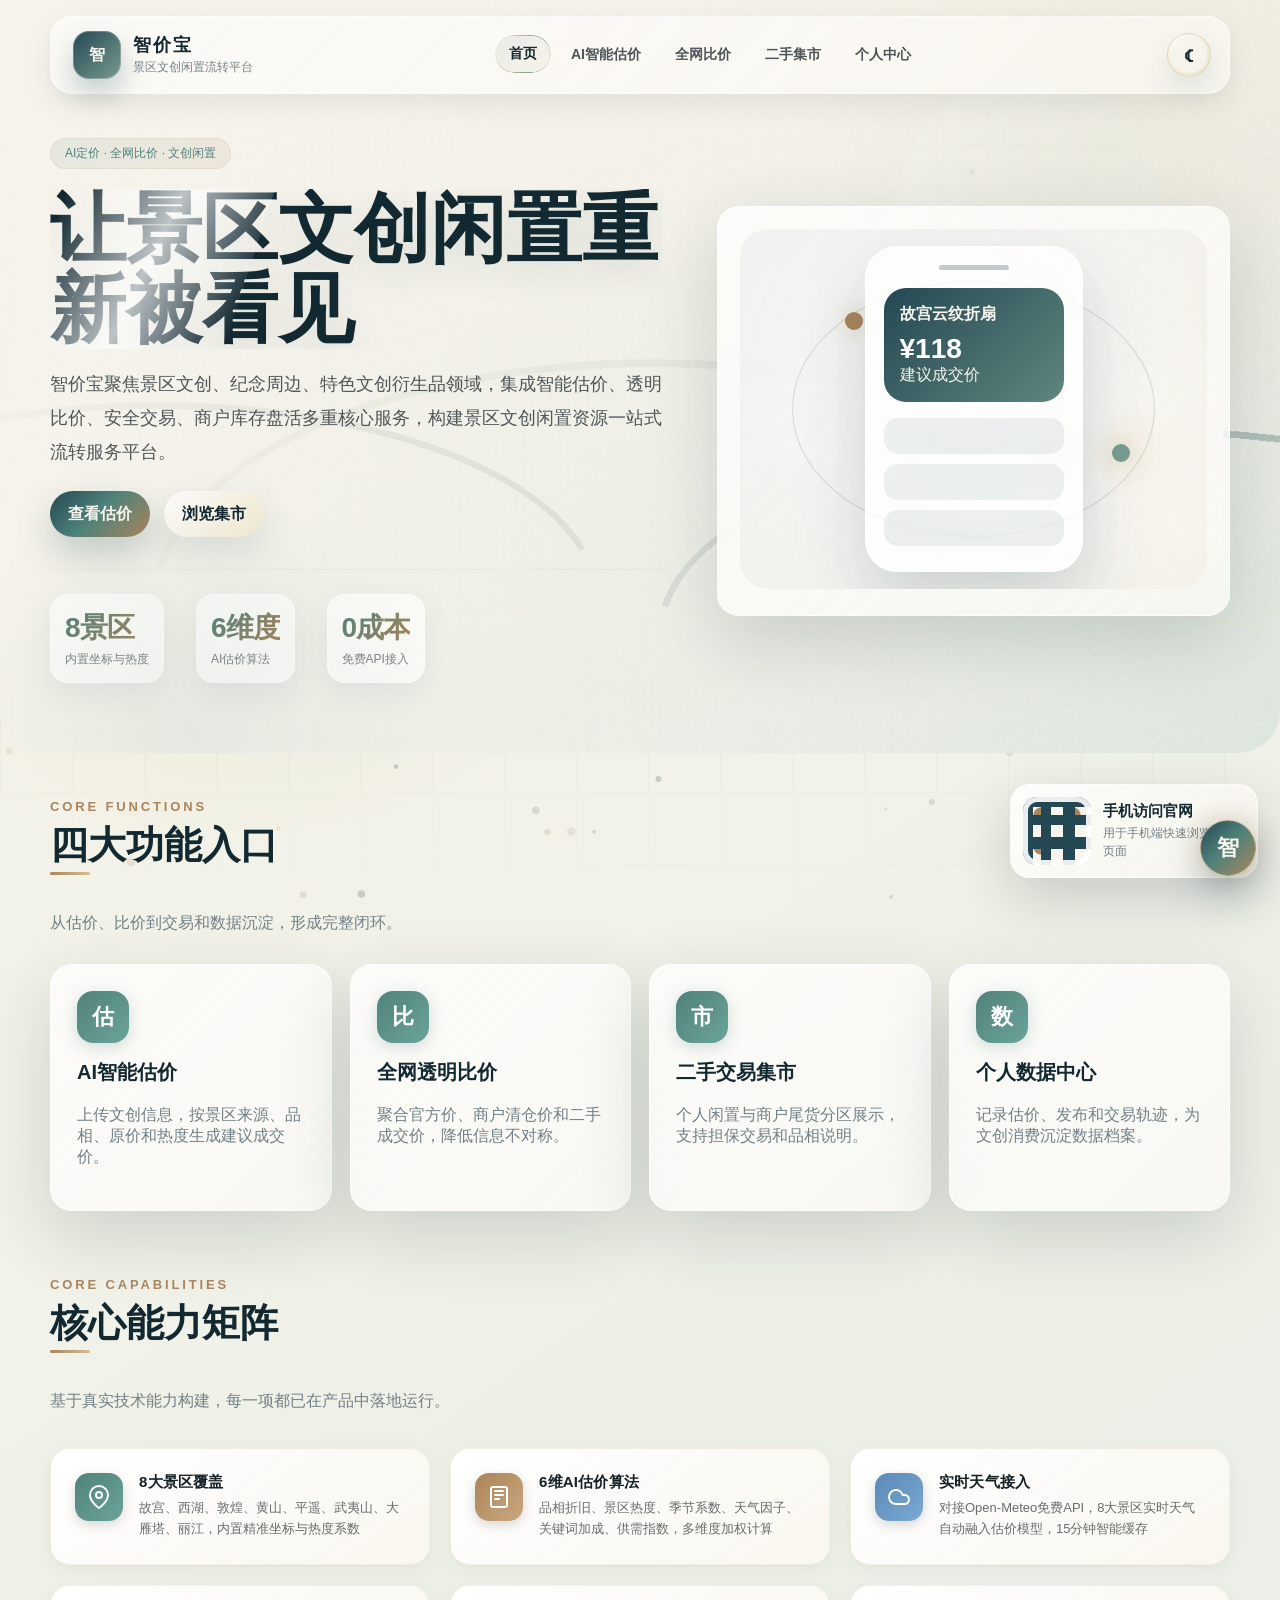
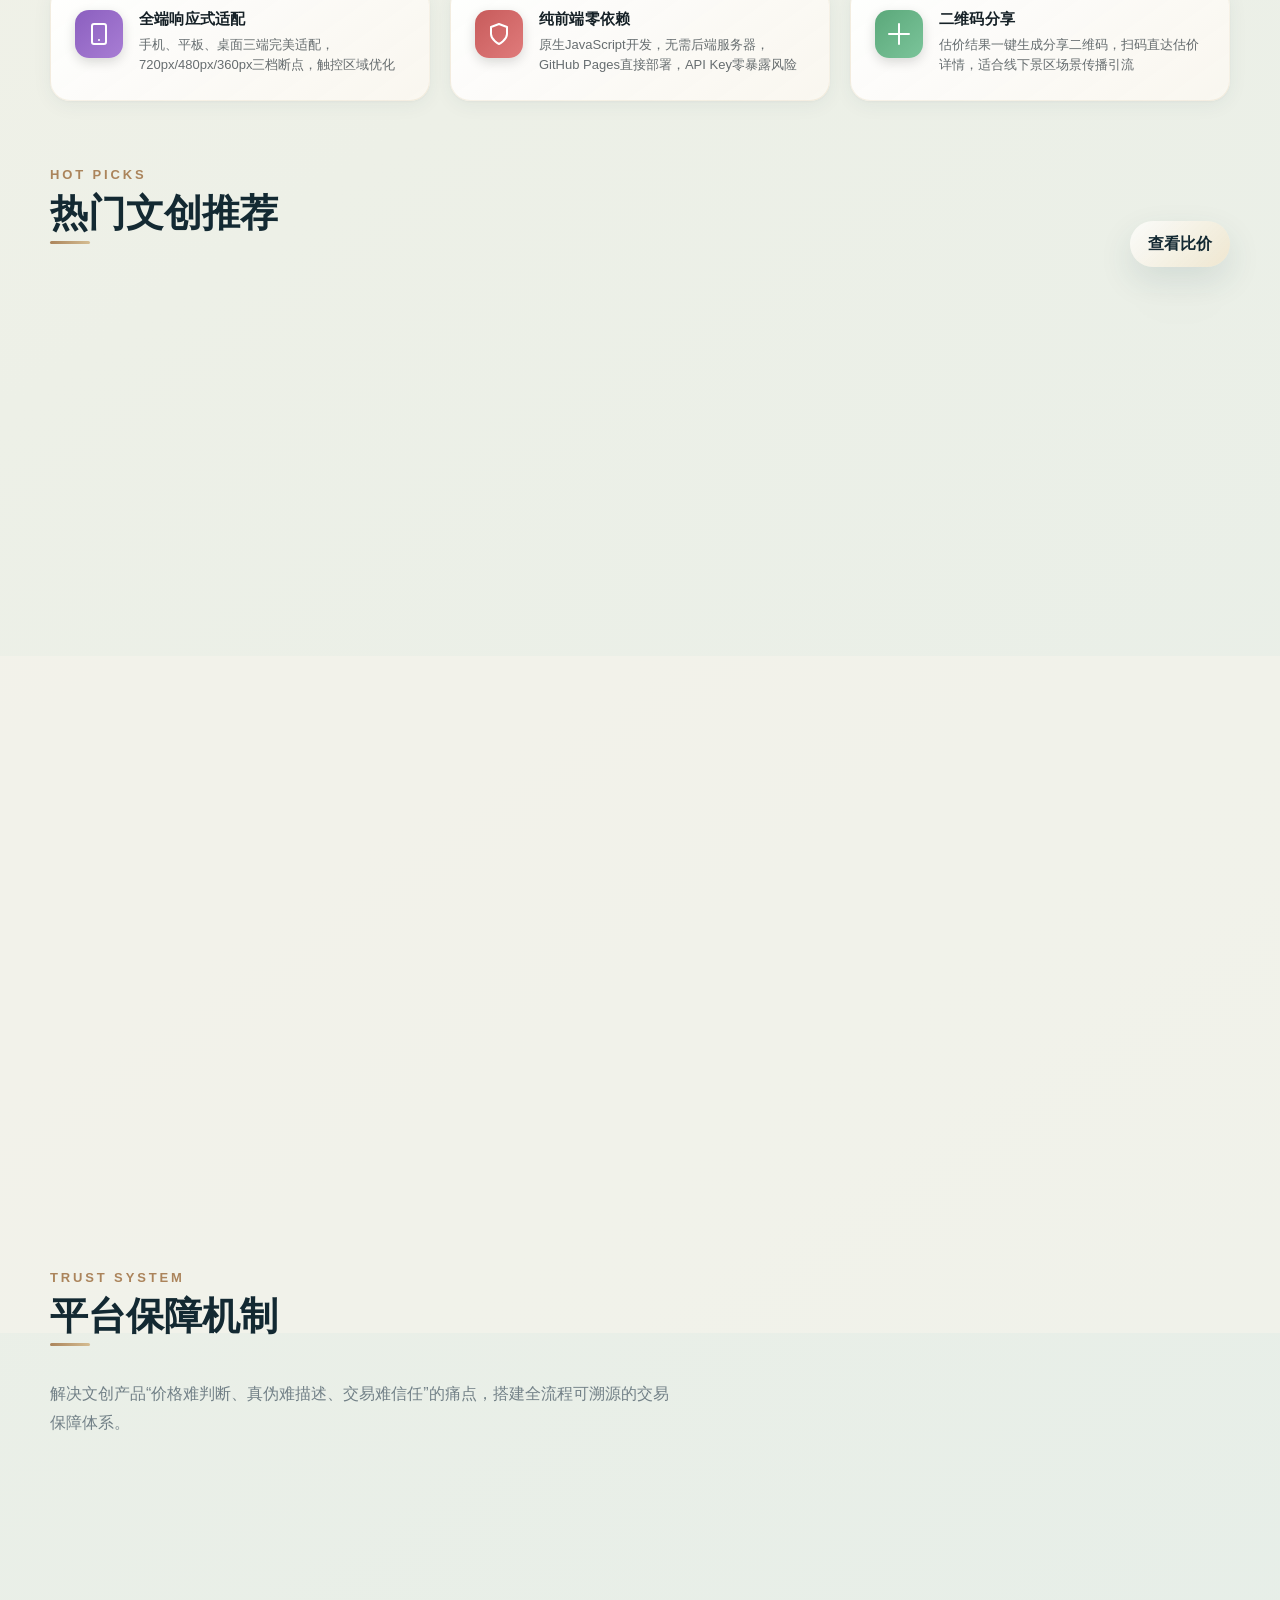
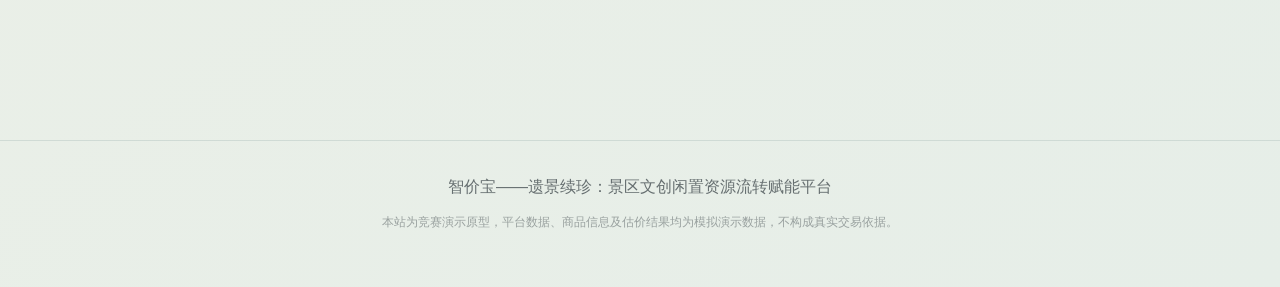
==== commit 0881dcb1: "fix: 修复手机端导航圆形指示器和功能卡片高度问题 Bug修复： 1. 导航栏active状态圆形指示器    - 原因：.nav-link的border-radius:999px + 手机端pad" ====
--- a/index.html
+++ b/index.html
@@ -5,7 +5,7 @@
   <meta name="viewport" content="width=device-width, initial-scale=1.0">
   <title>智价宝 - 景区文创闲置流转平台</title>
   <link rel="icon" href="assets/img/favicon.svg" type="image/svg+xml">
-  <link rel="stylesheet" href="styles.css?v=20260906d">
+  <link rel="stylesheet" href="styles.css?v=20260906e">
 </head>
 <body data-page="home" class="skeleton-active">
   <canvas id="particleCanvas" aria-hidden="true"></canvas>
--- a/styles.css
+++ b/styles.css
@@ -4963,3 +4963,164 @@
     grid-template-columns: repeat(2, 1fr) !important;
   }
 }
+
+
+/* ============================================================
+   手机端Bug修复：导航圆形指示器 + 功能卡片高度
+   ============================================================ */
+
+@media (max-width: 720px) {
+  /* ===== 修复导航栏active圆形指示器 ===== */
+  .nav-link {
+    border-radius: 8px !important;
+    padding: 7px 10px !important;
+  }
+
+  .nav-link::before,
+  .nav-link::after {
+    border-radius: 8px !important;
+  }
+
+  /* active状态改用底部下划线，更清晰 */
+  .nav-link.active {
+    background: linear-gradient(135deg, rgba(79,130,122,0.12), rgba(171,132,91,0.08)) !important;
+    color: #4f827a !important;
+  }
+
+  .nav-link.active::after {
+    opacity: 0 !important;
+  }
+
+  .nav-link.active::before {
+    opacity: 1 !important;
+    transform: translateX(0) !important;
+  }
+
+  /* ===== 修复功能卡片最小高度 ===== */
+  .feature-card {
+    min-height: auto !important;
+    padding: 18px !important;
+  }
+
+  .feature-icon {
+    width: 42px !important;
+    height: 42px !important;
+    border-radius: 12px !important;
+    font-size: 18px !important;
+    margin-bottom: 10px !important;
+  }
+
+  .feature-card h3 {
+    font-size: 15px !important;
+    margin-bottom: 6px !important;
+  }
+
+  .feature-card p {
+    font-size: 12px !important;
+    line-height: 1.6 !important;
+    margin-bottom: 0 !important;
+  }
+
+  /* ===== 核心能力卡片紧凑化 ===== */
+  .capability-card {
+    padding: 14px !important;
+    gap: 10px !important;
+    border-radius: 14px !important;
+  }
+
+  .capability-icon {
+    width: 38px !important;
+    height: 38px !important;
+    min-width: 38px !important;
+    border-radius: 10px !important;
+  }
+
+  .capability-icon svg {
+    width: 18px !important;
+    height: 18px !important;
+  }
+
+  .capability-body strong {
+    font-size: 13px !important;
+    margin-bottom: 3px !important;
+  }
+
+  .capability-body p {
+    font-size: 11px !important;
+    line-height: 1.55 !important;
+  }
+
+  .capability-grid {
+    gap: 10px !important;
+    margin-top: 16px !important;
+  }
+
+  /* ===== Section间距紧凑化 ===== */
+  .section {
+    padding: 28px 0 !important;
+  }
+
+  .section-title {
+    margin-bottom: 16px !important;
+  }
+
+  .section-title h2 {
+    font-size: 20px !important;
+  }
+
+  .section-title .muted {
+    font-size: 12px !important;
+    margin-top: 6px !important;
+  }
+
+  /* ===== 页面主内容间距 ===== */
+  .page-main {
+    padding: 88px 14px 40px !important;
+  }
+}
+
+@media (max-width: 480px) {
+  /* 更小屏幕进一步紧凑 */
+  .nav-link {
+    padding: 6px 8px !important;
+    font-size: 10px !important;
+  }
+
+  .feature-card {
+    padding: 16px !important;
+  }
+
+  .feature-icon {
+    width: 38px !important;
+    height: 38px !important;
+    font-size: 16px !important;
+    margin-bottom: 8px !important;
+  }
+
+  .capability-card {
+    padding: 12px !important;
+    gap: 8px !important;
+  }
+
+  .capability-icon {
+    width: 34px !important;
+    height: 34px !important;
+    min-width: 34px !important;
+  }
+
+  .capability-body strong {
+    font-size: 12px !important;
+  }
+
+  .capability-body p {
+    font-size: 10px !important;
+  }
+
+  .section {
+    padding: 24px 0 !important;
+  }
+
+  .section-title h2 {
+    font-size: 18px !important;
+  }
+}
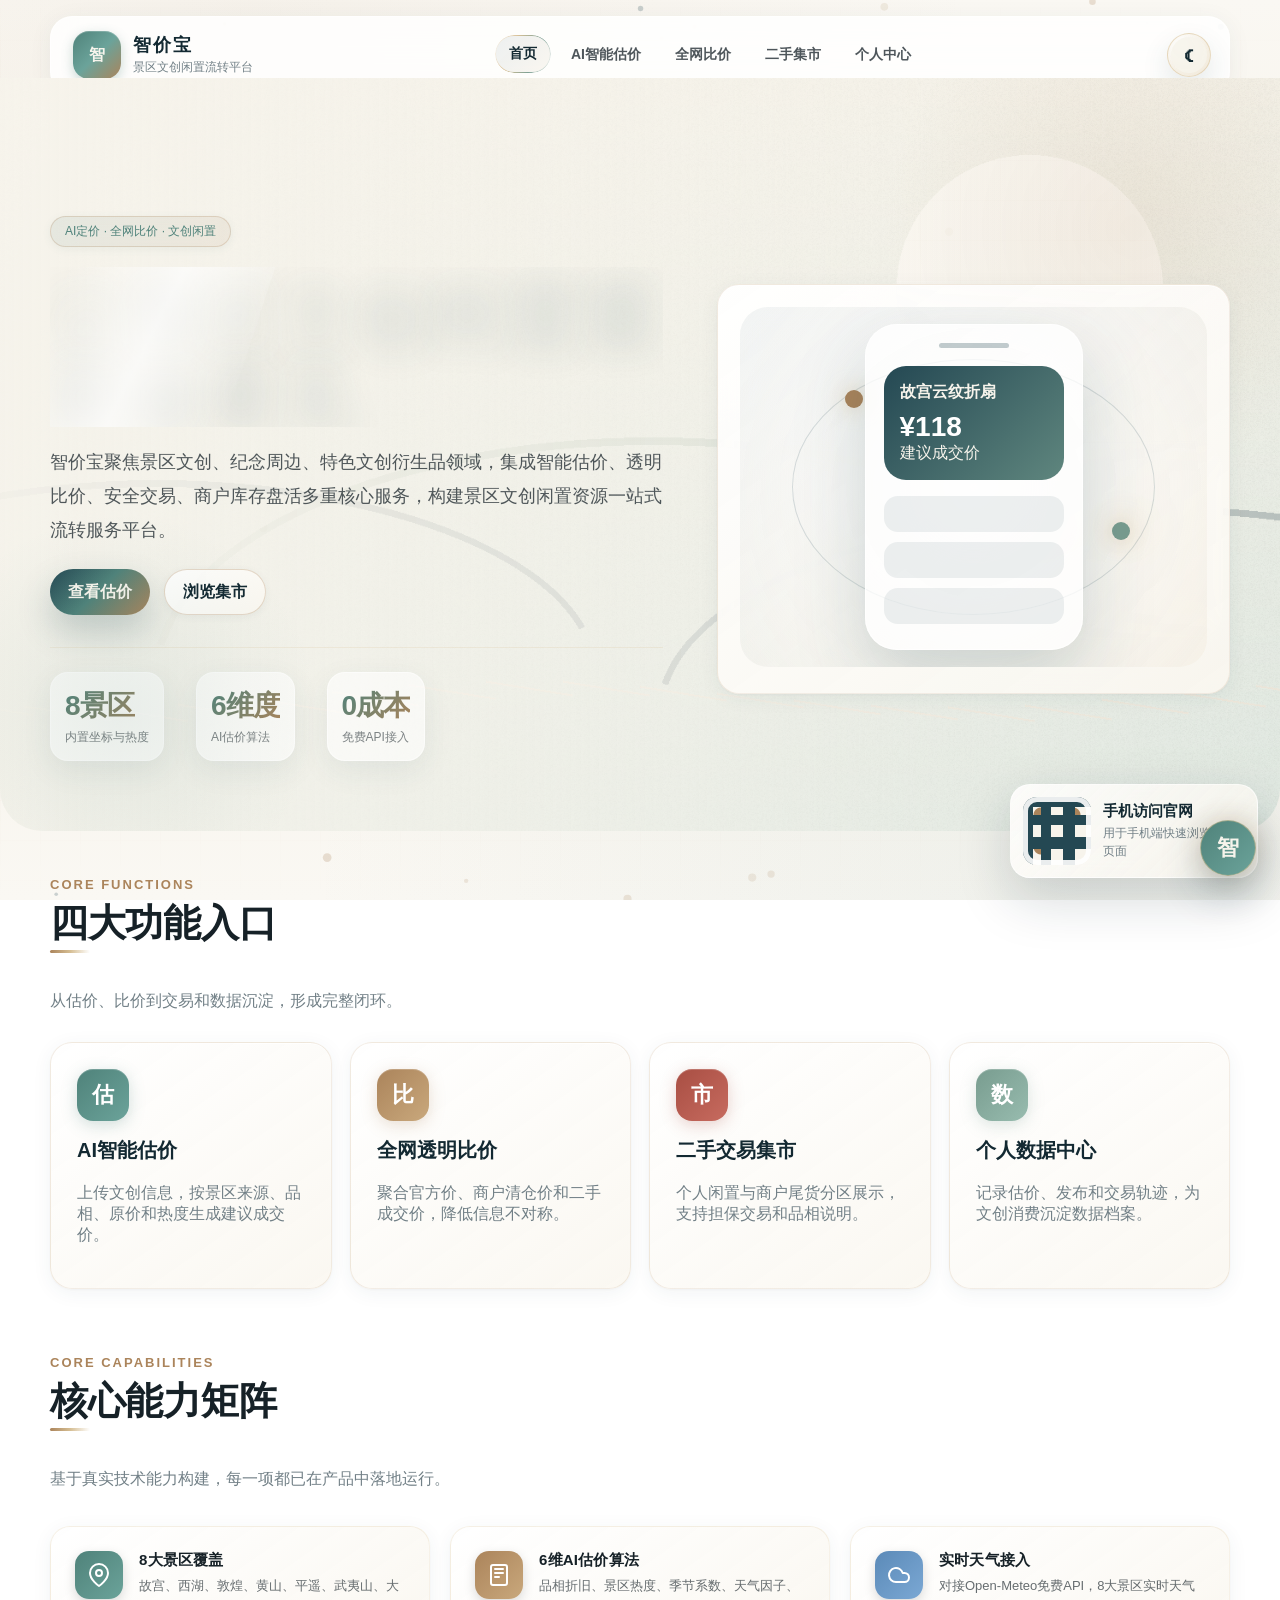
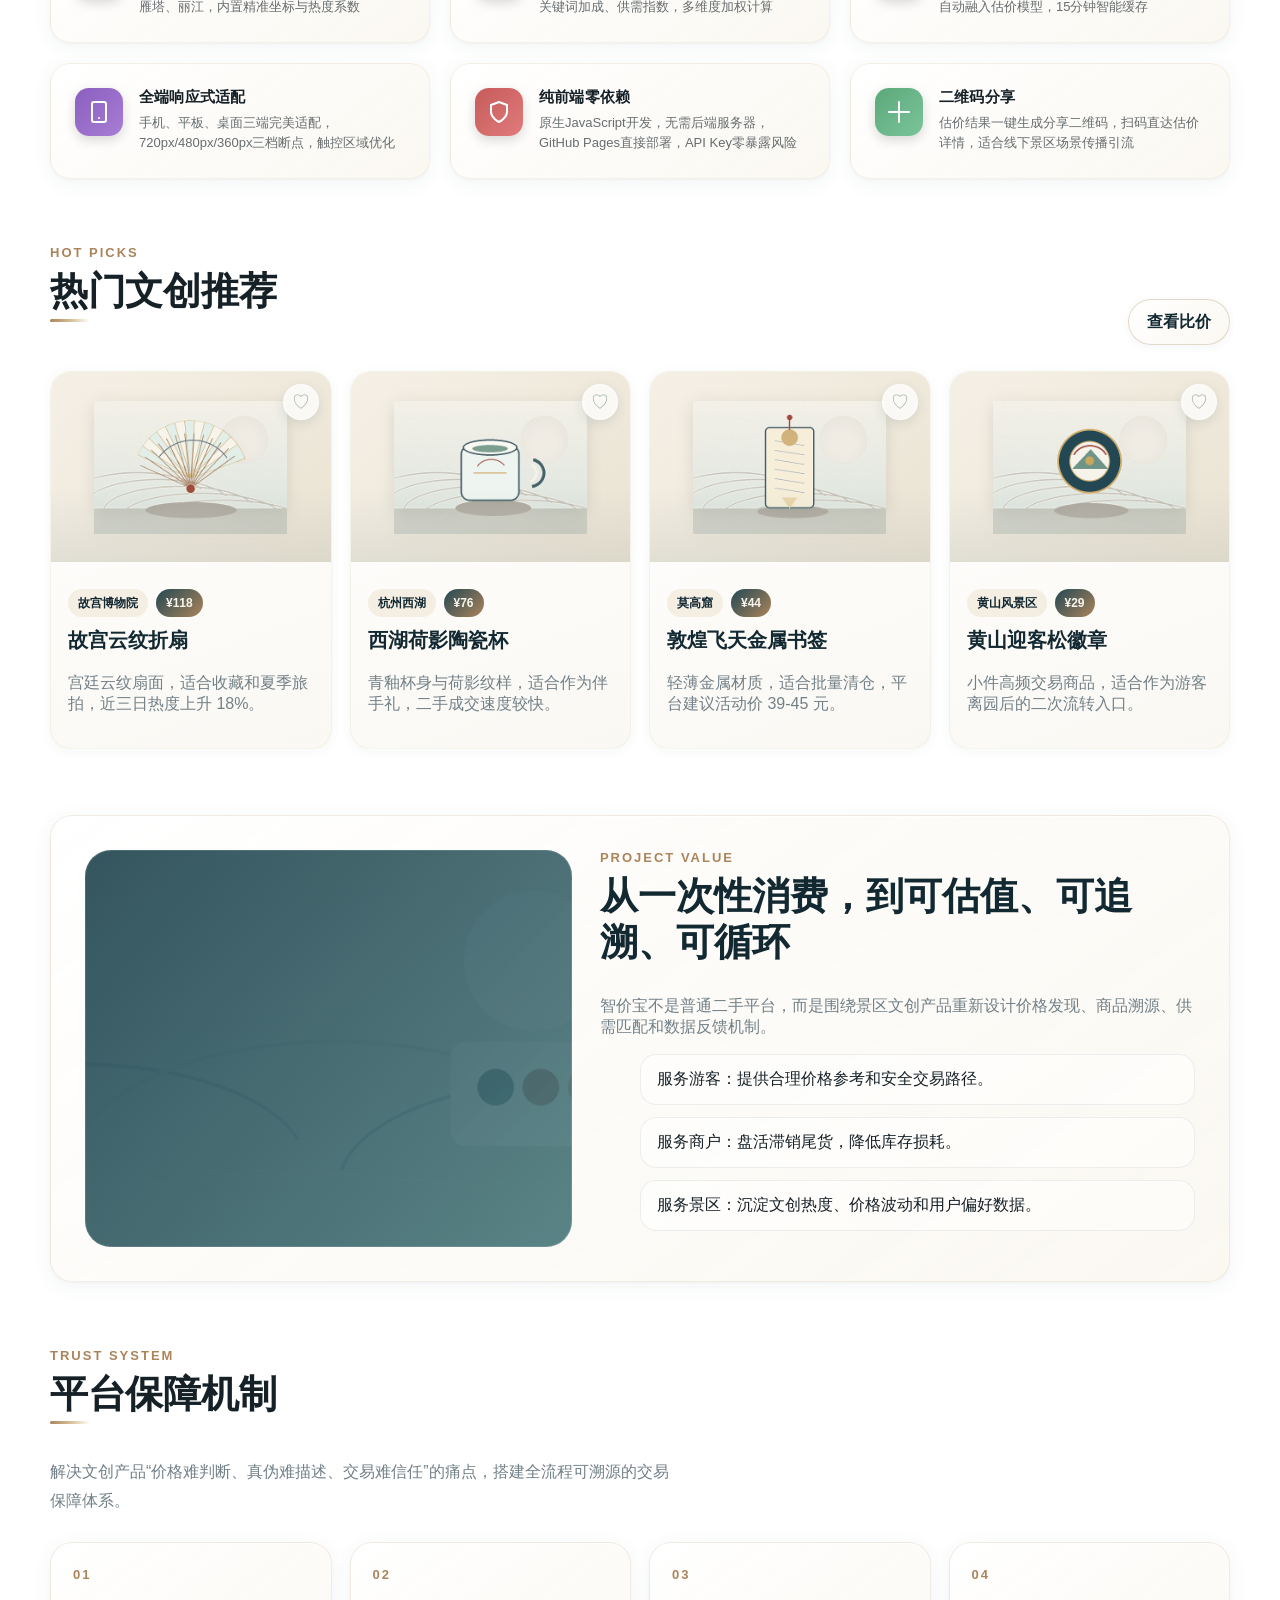
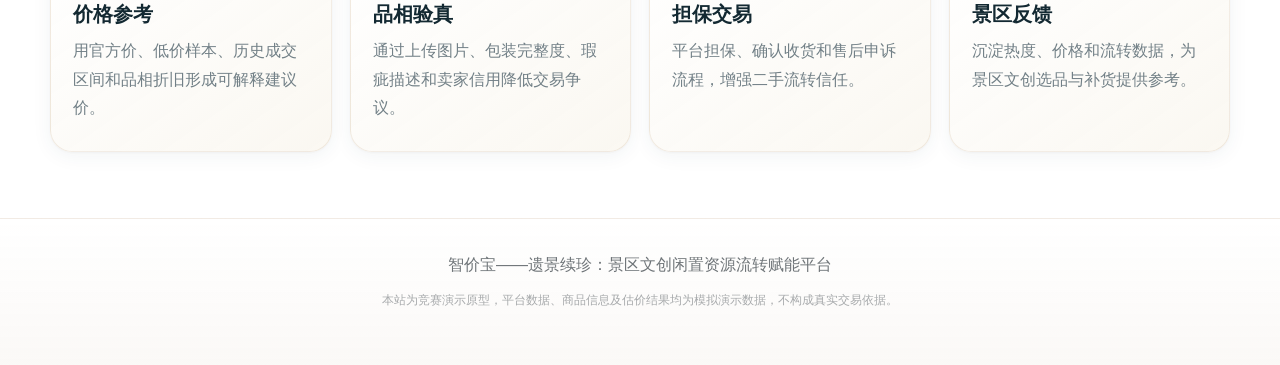
==== commit 0dfaf158: "style: 深度全面美化，国风装饰+渐变背景+动画效果+视觉层次 全局背景优化： - 三色径向渐变背景（茶色+青黛色），fixed固定 - 极淡国风网格纹理（40px间距，茶色0.03透明度） - " ====
--- a/index.html
+++ b/index.html
@@ -5,7 +5,7 @@
   <meta name="viewport" content="width=device-width, initial-scale=1.0">
   <title>智价宝 - 景区文创闲置流转平台</title>
   <link rel="icon" href="assets/img/favicon.svg" type="image/svg+xml">
-  <link rel="stylesheet" href="styles.css?v=20260906e">
+  <link rel="stylesheet" href="styles.css?v=20260906f">
 </head>
 <body data-page="home" class="skeleton-active">
   <canvas id="particleCanvas" aria-hidden="true"></canvas>
--- a/styles.css
+++ b/styles.css
@@ -5124,3 +5124,396 @@
     font-size: 18px !important;
   }
 }
+
+
+/* ============================================================
+   深度全面美化优化（国风装饰 / 渐变背景 / 动画 / 视觉层次）
+   ============================================================ */
+
+/* --- 全局背景优化 --- */
+body {
+  background:
+    radial-gradient(ellipse at 20% 0%, rgba(171,132,91,0.06) 0%, transparent 50%),
+    radial-gradient(ellipse at 80% 100%, rgba(79,130,122,0.06) 0%, transparent 50%),
+    linear-gradient(180deg, #faf8f3 0%, #f5f0e6 50%, #faf8f3 100%);
+  background-attachment: fixed;
+  min-height: 100vh;
+}
+
+/* 国风网格纹理背景（极淡） */
+body::before {
+  content: '';
+  position: fixed;
+  inset: 0;
+  background-image:
+    linear-gradient(rgba(171,132,91,0.03) 1px, transparent 1px),
+    linear-gradient(90deg, rgba(171,132,91,0.03) 1px, transparent 1px);
+  background-size: 40px 40px;
+  pointer-events: none;
+  z-index: 0;
+}
+
+/* 确保内容在背景之上 */
+.site-header, .page-main, .site-footer {
+  position: relative;
+  z-index: 1;
+}
+
+/* --- 导航栏美化升级 --- */
+.site-header {
+  background: rgba(255,255,255,0.85) !important;
+  backdrop-filter: blur(20px) saturate(1.2);
+  -webkit-backdrop-filter: blur(20px) saturate(1.2);
+  border-bottom: 1px solid rgba(171,132,91,0.12);
+  box-shadow: 0 4px 24px rgba(36,72,83,0.06);
+}
+
+.brand-mark {
+  background: linear-gradient(135deg, #4f827a 0%, #6ba39a 50%, #ab845b 100%) !important;
+  box-shadow: 0 4px 12px rgba(79,130,122,0.3), inset 0 1px 0 rgba(255,255,255,0.2);
+}
+
+/* --- Hero区域深度美化 --- */
+.hero {
+  position: relative;
+  overflow: hidden;
+}
+
+/* Hero装饰光晕 */
+.hero::before {
+  content: '';
+  position: absolute;
+  top: -100px;
+  right: -100px;
+  width: 500px;
+  height: 500px;
+  background: radial-gradient(circle, rgba(171,132,91,0.12) 0%, transparent 70%);
+  border-radius: 50%;
+  pointer-events: none;
+  animation: floatGlow 8s ease-in-out infinite;
+}
+
+.hero::after {
+  content: '';
+  position: absolute;
+  bottom: -80px;
+  left: -80px;
+  width: 400px;
+  height: 400px;
+  background: radial-gradient(circle, rgba(79,130,122,0.1) 0%, transparent 70%);
+  border-radius: 50%;
+  pointer-events: none;
+  animation: floatGlow 10s ease-in-out infinite reverse;
+}
+
+@keyframes floatGlow {
+  0%, 100% { transform: translate(0, 0) scale(1); }
+  50% { transform: translate(20px, -20px) scale(1.05); }
+}
+
+/* Hero标题渐变文字 */
+.hero-title {
+  background: linear-gradient(135deg, #162127 0%, #4f827a 50%, #ab845b 100%);
+  -webkit-background-clip: text;
+  -webkit-text-fill-color: transparent;
+  background-clip: text;
+}
+
+/* Hero徽章美化 */
+.hero-badge {
+  background: linear-gradient(135deg, rgba(79,130,122,0.1), rgba(171,132,91,0.1)) !important;
+  border: 1px solid rgba(171,132,91,0.25) !important;
+  box-shadow: 0 2px 8px rgba(79,130,122,0.08);
+}
+
+/* --- 按钮深度美化 --- */
+.btn.primary {
+  background: linear-gradient(135deg, #4f827a 0%, #6ba39a 100%) !important;
+  box-shadow: 0 4px 16px rgba(79,130,122,0.3), inset 0 1px 0 rgba(255,255,255,0.2);
+  border: none !important;
+}
+
+.btn.primary:hover {
+  background: linear-gradient(135deg, #3d6b64 0%, #5a9289 100%) !important;
+  box-shadow: 0 8px 24px rgba(79,130,122,0.4), inset 0 1px 0 rgba(255,255,255,0.2);
+}
+
+.btn.secondary {
+  background: linear-gradient(135deg, rgba(255,255,255,0.9), rgba(250,247,240,0.9)) !important;
+  border: 1px solid rgba(171,132,91,0.3) !important;
+  box-shadow: 0 2px 8px rgba(36,72,83,0.06);
+}
+
+.btn.secondary:hover {
+  border-color: rgba(171,132,91,0.5) !important;
+  box-shadow: 0 4px 16px rgba(36,72,83,0.1);
+}
+
+/* --- 卡片深度美化 --- */
+.glass-card {
+  background: linear-gradient(145deg, rgba(255,255,255,0.95), rgba(250,247,240,0.9)) !important;
+  border: 1px solid rgba(171,132,91,0.15) !important;
+  box-shadow: 0 4px 20px rgba(36,72,83,0.06), 0 1px 3px rgba(36,72,83,0.04), inset 0 1px 0 rgba(255,255,255,0.8);
+}
+
+/* 卡片顶部装饰线 */
+.glass-card::before {
+  content: '';
+  position: absolute;
+  top: 0;
+  left: 20px;
+  right: 20px;
+  height: 2px;
+  background: linear-gradient(90deg, transparent, rgba(171,132,91,0.4), transparent);
+  border-radius: 2px;
+  opacity: 0;
+  transition: opacity 0.3s;
+}
+
+.glass-card:hover::before {
+  opacity: 1;
+}
+
+/* --- Section标题美化 --- */
+.section-kicker {
+  color: #ab845b !important;
+  font-weight: 600 !important;
+  letter-spacing: 2px !important;
+  text-transform: uppercase;
+}
+
+.section-title h2 {
+  color: #162127 !important;
+  font-weight: 700 !important;
+  letter-spacing: -0.3px;
+}
+
+.section-title h2::after {
+  background: linear-gradient(90deg, #ab845b, #d5bd92, transparent) !important;
+  height: 3px !important;
+  border-radius: 2px;
+}
+
+/* --- 功能卡片图标美化 --- */
+.feature-icon {
+  background: linear-gradient(135deg, #4f827a, #6ba39a) !important;
+  box-shadow: 0 4px 16px rgba(79,130,122,0.25), inset 0 1px 0 rgba(255,255,255,0.2);
+}
+
+/* 不同功能卡片不同颜色 */
+.feature-card:nth-child(2) .feature-icon {
+  background: linear-gradient(135deg, #ab845b, #c9a87c) !important;
+  box-shadow: 0 4px 16px rgba(171,132,91,0.25), inset 0 1px 0 rgba(255,255,255,0.2);
+}
+
+.feature-card:nth-child(3) .feature-icon {
+  background: linear-gradient(135deg, #a84e43, #c76b5f) !important;
+  box-shadow: 0 4px 16px rgba(168,78,67,0.25), inset 0 1px 0 rgba(255,255,255,0.2);
+}
+
+.feature-card:nth-child(4) .feature-icon {
+  background: linear-gradient(135deg, #789c8f, #98bcaf) !important;
+  box-shadow: 0 4px 16px rgba(120,156,143,0.25), inset 0 1px 0 rgba(255,255,255,0.2);
+}
+
+/* --- 滚动显示动画 --- */
+.reveal {
+  opacity: 0;
+  transform: translateY(30px);
+  transition: opacity 0.8s cubic-bezier(0.2, 0.9, 0.2, 1), transform 0.8s cubic-bezier(0.2, 0.9, 0.2, 1);
+}
+
+.reveal.is-visible {
+  opacity: 1;
+  transform: translateY(0);
+}
+
+/* 交错动画延迟 */
+.reveal:nth-child(2) { transition-delay: 0.1s; }
+.reveal:nth-child(3) { transition-delay: 0.2s; }
+.reveal:nth-child(4) { transition-delay: 0.3s; }
+
+/* --- 浮动动画 --- */
+@keyframes float {
+  0%, 100% { transform: translateY(0); }
+  50% { transform: translateY(-8px); }
+}
+
+.hero-visual {
+  animation: float 6s ease-in-out infinite;
+}
+
+/* --- 输入框美化 --- */
+.field, .select {
+  background: linear-gradient(145deg, #ffffff, #faf8f3) !important;
+  border: 1px solid rgba(171,132,91,0.2) !important;
+  box-shadow: inset 0 1px 3px rgba(36,72,83,0.04);
+  transition: all 0.3s cubic-bezier(0.2, 0.9, 0.2, 1);
+}
+
+.field:focus, .select:focus {
+  border-color: rgba(79,130,122,0.5) !important;
+  box-shadow: 0 0 0 3px rgba(79,130,122,0.1), inset 0 1px 3px rgba(36,72,83,0.04) !important;
+  outline: none;
+}
+
+/* --- 品相选择美化 --- */
+.condition-option {
+  background: linear-gradient(145deg, #ffffff, #faf8f3) !important;
+  border: 1px solid rgba(171,132,91,0.2) !important;
+  transition: all 0.25s cubic-bezier(0.2, 0.9, 0.2, 1);
+}
+
+.condition-option:hover {
+  border-color: rgba(79,130,122,0.4) !important;
+  transform: translateY(-1px);
+}
+
+.condition-option.selected {
+  background: linear-gradient(135deg, rgba(79,130,122,0.1), rgba(171,132,91,0.08)) !important;
+  border-color: #4f827a !important;
+  color: #4f827a !important;
+  box-shadow: 0 2px 8px rgba(79,130,122,0.15);
+}
+
+/* --- 价格结果美化 --- */
+.price-result {
+  background: linear-gradient(135deg, #4f827a, #6ba39a) !important;
+  -webkit-background-clip: text !important;
+  -webkit-text-fill-color: transparent !important;
+  background-clip: text !important;
+  text-shadow: none !important;
+}
+
+/* --- 估值项美化 --- */
+.valuation-item {
+  background: linear-gradient(145deg, rgba(255,255,255,0.8), rgba(250,247,240,0.8)) !important;
+  border: 1px solid rgba(171,132,91,0.12) !important;
+  border-radius: 12px !important;
+}
+
+/* --- 天气卡片美化 --- */
+.weather-card {
+  background: linear-gradient(145deg, rgba(255,255,255,0.95), rgba(240,248,255,0.9)) !important;
+  border: 1px solid rgba(91,138,184,0.15) !important;
+  border-radius: 16px !important;
+  box-shadow: 0 4px 16px rgba(91,138,184,0.08);
+}
+
+/* --- 商品卡片价格美化 --- */
+.product-card .product-price {
+  background: linear-gradient(135deg, #4f827a, #6ba39a);
+  -webkit-background-clip: text;
+  -webkit-text-fill-color: transparent;
+  background-clip: text;
+}
+
+/* --- 发布按钮美化 --- */
+.publish-entry {
+  background: linear-gradient(135deg, #ab845b, #c9a87c) !important;
+  box-shadow: 0 4px 16px rgba(171,132,91,0.3), inset 0 1px 0 rgba(255,255,255,0.2);
+  border: none !important;
+}
+
+.publish-entry:hover {
+  background: linear-gradient(135deg, #96734d, #b8976b) !important;
+  box-shadow: 0 8px 24px rgba(171,132,91,0.4);
+}
+
+/* --- 分段控件美化 --- */
+.segment {
+  background: linear-gradient(145deg, rgba(36,72,83,0.06), rgba(171,132,91,0.04)) !important;
+  border: 1px solid rgba(171,132,91,0.12);
+}
+
+/* --- AI助手悬浮按钮美化 --- */
+.ai-assistant-fab {
+  background: linear-gradient(135deg, #4f827a, #6ba39a) !important;
+  box-shadow: 0 6px 20px rgba(79,130,122,0.4), inset 0 1px 0 rgba(255,255,255,0.2);
+}
+
+.ai-assistant-fab:hover {
+  box-shadow: 0 10px 28px rgba(79,130,122,0.5), inset 0 1px 0 rgba(255,255,255,0.2);
+}
+
+/* --- 回到顶部按钮美化 --- */
+.back-to-top {
+  background: linear-gradient(135deg, rgba(255,255,255,0.95), rgba(250,247,240,0.95)) !important;
+  border: 1px solid rgba(171,132,91,0.25) !important;
+  box-shadow: 0 4px 16px rgba(36,72,83,0.12);
+  color: #4f827a !important;
+}
+
+.back-to-top:hover {
+  border-color: rgba(171,132,91,0.5) !important;
+  box-shadow: 0 8px 24px rgba(36,72,83,0.18);
+}
+
+/* --- 页脚美化 --- */
+.site-footer {
+  background: linear-gradient(180deg, transparent, rgba(171,132,91,0.05)) !important;
+  border-top: 1px solid rgba(171,132,91,0.12);
+}
+
+/* --- 滚动条美化 --- */
+::-webkit-scrollbar {
+  width: 8px;
+  height: 8px;
+}
+
+::-webkit-scrollbar-track {
+  background: rgba(171,132,91,0.05);
+}
+
+::-webkit-scrollbar-thumb {
+  background: linear-gradient(180deg, #ab845b, #d5bd92);
+  border-radius: 4px;
+}
+
+::-webkit-scrollbar-thumb:hover {
+  background: linear-gradient(180deg, #96734d, #c4a87c);
+}
+
+/* --- 选中文本美化 --- */
+::selection {
+  background: rgba(79,130,122,0.2);
+  color: #162127;
+}
+
+/* --- 移动端适配（确保美化在手机端也正常） --- */
+@media (max-width: 720px) {
+  body::before {
+    background-size: 30px 30px;
+  }
+
+  .hero::before,
+  .hero::after {
+    width: 300px;
+    height: 300px;
+  }
+
+  .glass-card::before {
+    left: 12px;
+    right: 12px;
+  }
+
+  /* 手机端减少动画，提升性能 */
+  .hero-visual {
+    animation: none;
+  }
+
+  .reveal {
+    opacity: 1;
+    transform: none;
+    transition: none;
+  }
+}
+
+/* --- 减少动画偏好 --- */
+@media (prefers-reduced-motion: reduce) {
+  *, *::before, *::after {
+    animation-duration: 0.01ms !important;
+    animation-iteration-count: 1 !important;
+    transition-duration: 0.01ms !important;
+  }
+}
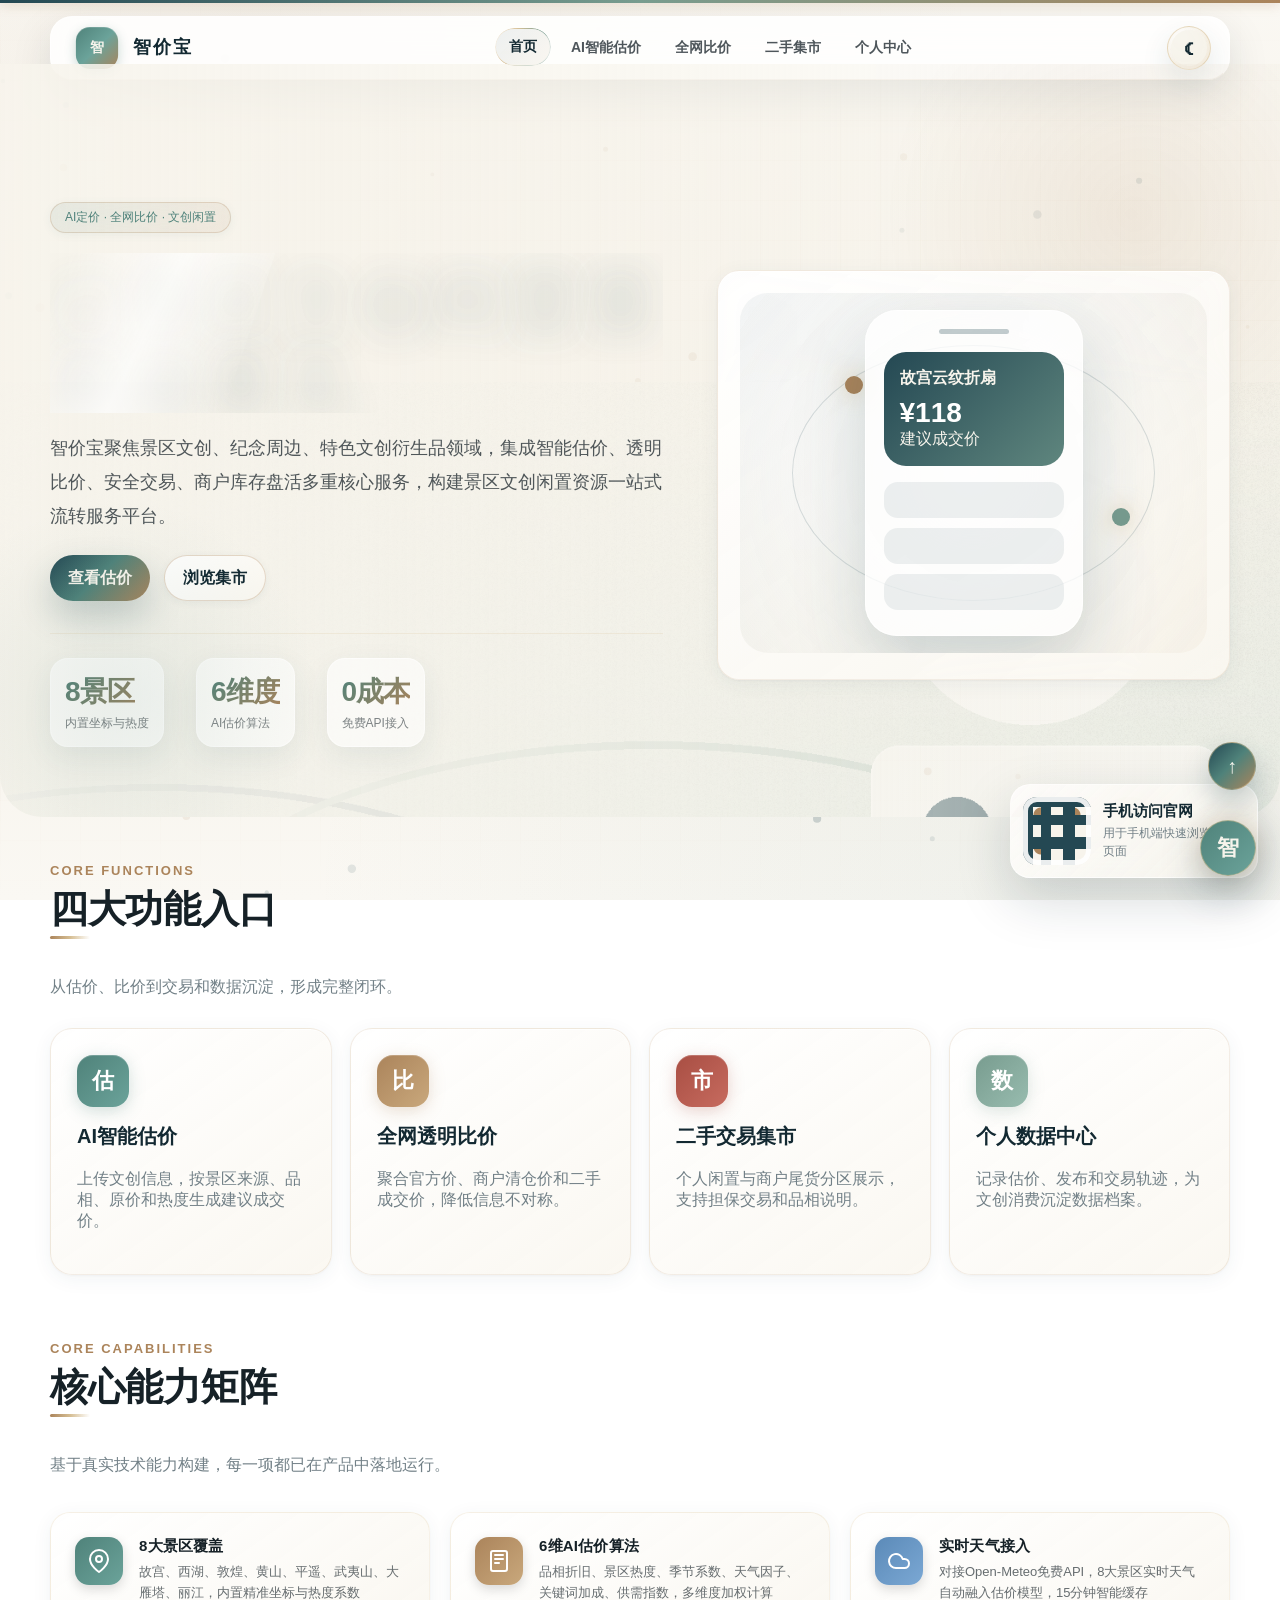
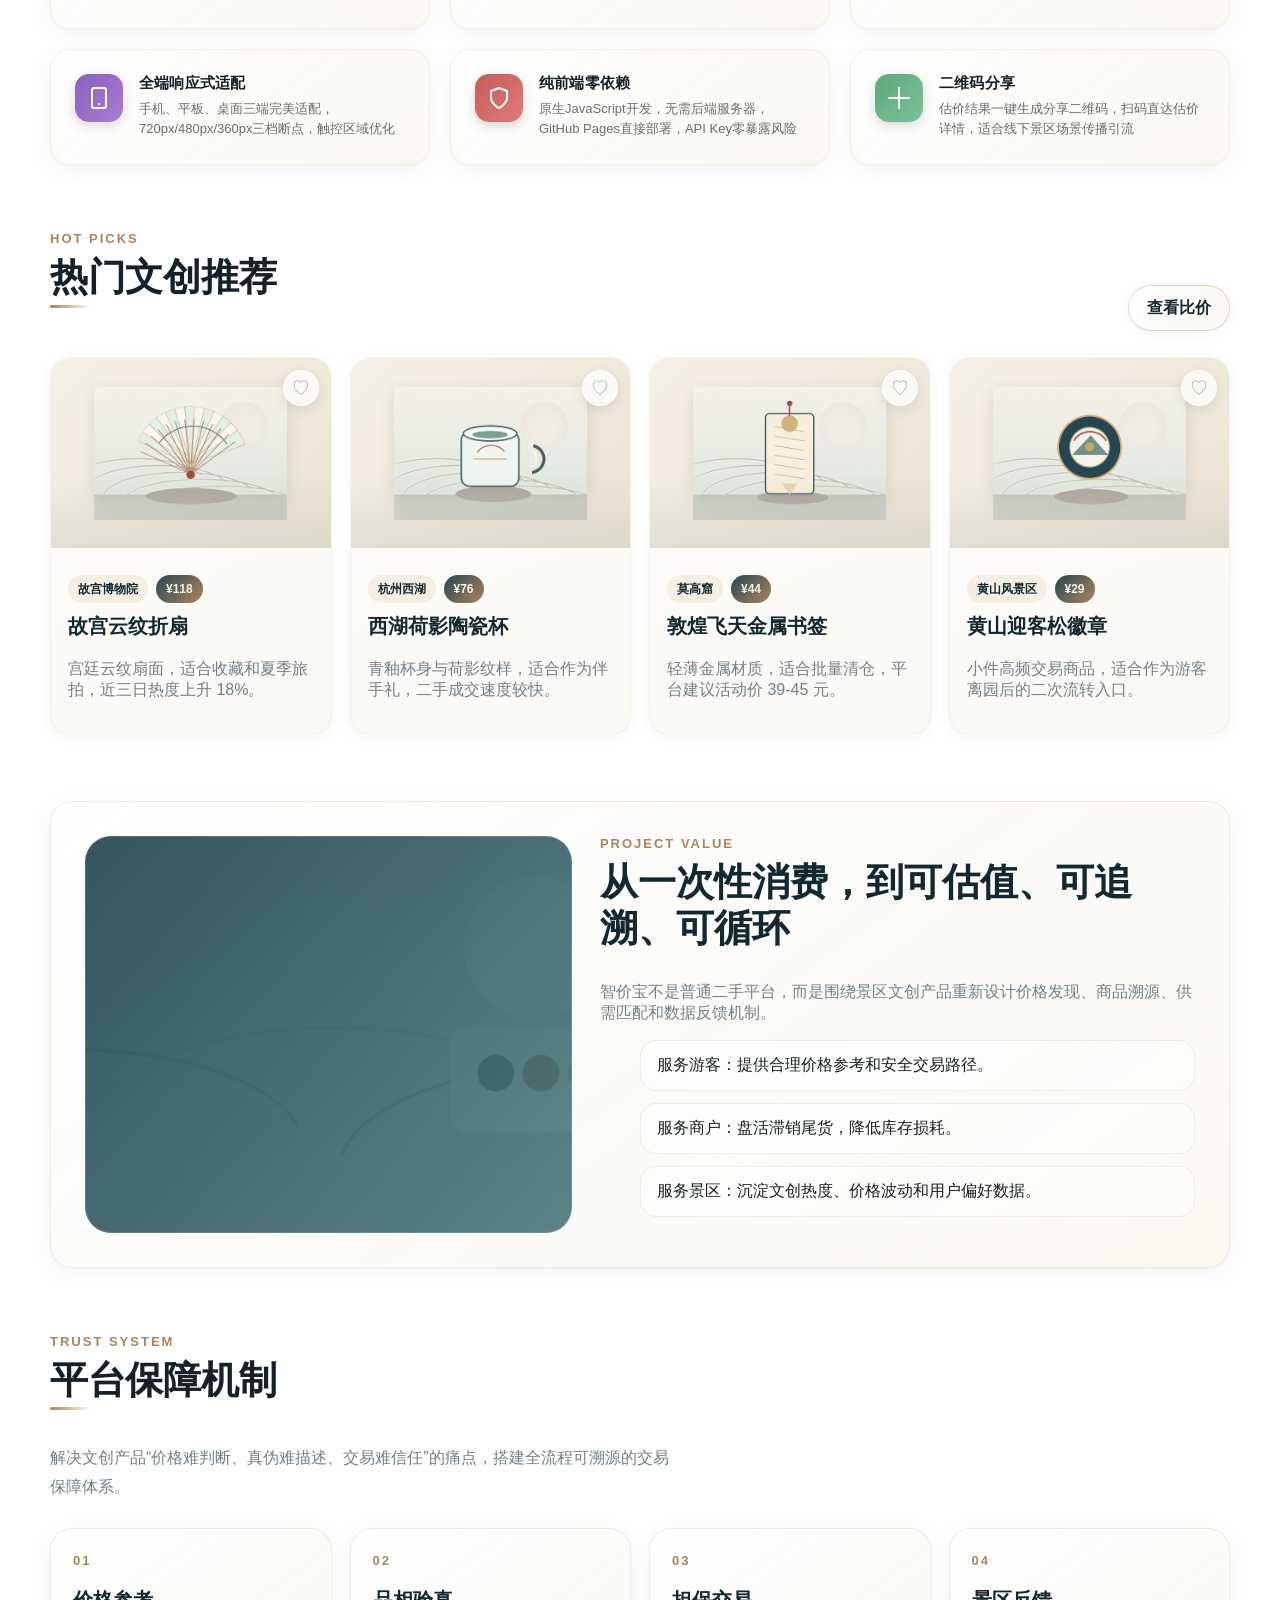
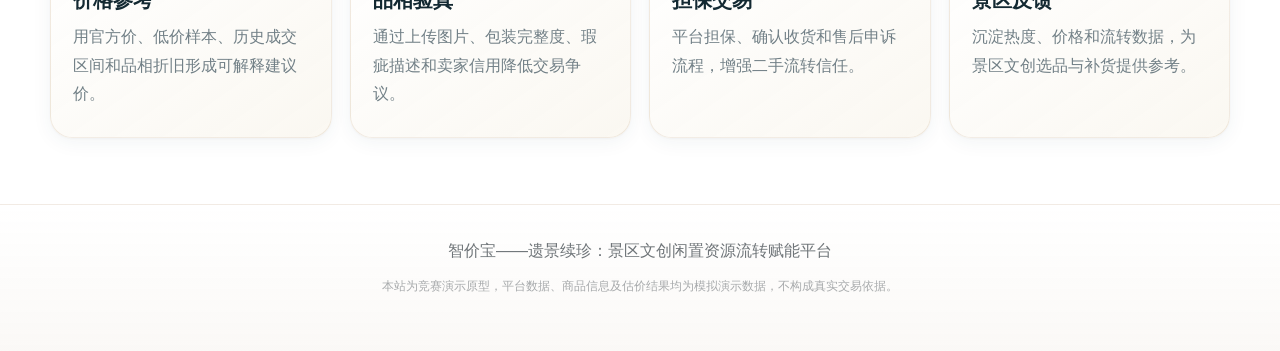
==== commit eefddc6b: "style: 估价页/比价页/个人中心深度优化，手机端专项适配 估价页优化： - 上传区域：渐变背景+虚线边框+径向光晕+hover上移 - 上传图标：青黛渐变+内高光+阴影 - 表单区域：渐变背景+" ====
--- a/index.html
+++ b/index.html
@@ -5,7 +5,7 @@
   <meta name="viewport" content="width=device-width, initial-scale=1.0">
   <title>智价宝 - 景区文创闲置流转平台</title>
   <link rel="icon" href="assets/img/favicon.svg" type="image/svg+xml">
-  <link rel="stylesheet" href="styles.css?v=20260906f">
+  <link rel="stylesheet" href="styles.css?v=20260906g">
 </head>
 <body data-page="home" class="skeleton-active">
   <canvas id="particleCanvas" aria-hidden="true"></canvas>
--- a/styles.css
+++ b/styles.css
@@ -5517,3 +5517,427 @@
     transition-duration: 0.01ms !important;
   }
 }
+
+
+/* ============================================================
+   估价页 / 比价页 / 个人中心 深度优化
+   ============================================================ */
+
+/* --- 估价页优化 --- */
+
+/* 上传区域美化 */
+.upload-zone {
+  background: linear-gradient(145deg, rgba(255,255,255,0.95), rgba(250,247,240,0.9)) !important;
+  border: 2px dashed rgba(171,132,91,0.3) !important;
+  border-radius: 20px !important;
+  transition: all 0.3s cubic-bezier(0.2, 0.9, 0.2, 1);
+  position: relative;
+  overflow: hidden;
+}
+
+.upload-zone::before {
+  content: '';
+  position: absolute;
+  inset: 0;
+  background: radial-gradient(circle at 50% 30%, rgba(79,130,122,0.05), transparent 70%);
+  pointer-events: none;
+}
+
+.upload-zone:hover {
+  border-color: rgba(79,130,122,0.5) !important;
+  background: linear-gradient(145deg, rgba(255,255,255,0.98), rgba(245,240,230,0.95)) !important;
+  transform: translateY(-2px);
+  box-shadow: 0 8px 24px rgba(79,130,122,0.1);
+}
+
+.upload-icon {
+  background: linear-gradient(135deg, #4f827a, #6ba39a) !important;
+  box-shadow: 0 4px 16px rgba(79,130,122,0.25), inset 0 1px 0 rgba(255,255,255,0.2);
+}
+
+/* 表单区域美化 */
+.estimator-form {
+  background: linear-gradient(145deg, rgba(255,255,255,0.95), rgba(250,247,240,0.9)) !important;
+  border: 1px solid rgba(171,132,91,0.15) !important;
+  border-radius: 20px !important;
+  box-shadow: 0 4px 20px rgba(36,72,83,0.06), inset 0 1px 0 rgba(255,255,255,0.8);
+}
+
+/* 表单标签美化 */
+.form-row label {
+  color: #162127 !important;
+  font-weight: 600 !important;
+  font-size: 13px !important;
+  letter-spacing: 0.2px;
+}
+
+/* 品相选择美化 */
+.condition-option {
+  background: linear-gradient(145deg, #ffffff, #faf8f3) !important;
+  border: 1.5px solid rgba(171,132,91,0.2) !important;
+  border-radius: 12px !important;
+  font-weight: 500 !important;
+  transition: all 0.25s cubic-bezier(0.2, 0.9, 0.2, 1);
+}
+
+.condition-option:hover {
+  border-color: rgba(79,130,122,0.4) !important;
+  background: linear-gradient(145deg, #ffffff, #f5f0e6) !important;
+  transform: translateY(-1px);
+}
+
+.condition-option.selected {
+  background: linear-gradient(135deg, rgba(79,130,122,0.12), rgba(171,132,91,0.08)) !important;
+  border-color: #4f827a !important;
+  color: #4f827a !important;
+  font-weight: 600 !important;
+  box-shadow: 0 2px 12px rgba(79,130,122,0.15), inset 0 1px 0 rgba(255,255,255,0.5);
+}
+
+/* 估价按钮美化 */
+#estimateBtn {
+  background: linear-gradient(135deg, #4f827a 0%, #6ba39a 50%, #ab845b 100%) !important;
+  box-shadow: 0 6px 20px rgba(79,130,122,0.35), inset 0 1px 0 rgba(255,255,255,0.2);
+  border: none !important;
+  font-weight: 600 !important;
+  letter-spacing: 0.5px;
+  transition: all 0.3s cubic-bezier(0.2, 0.9, 0.2, 1);
+}
+
+#estimateBtn:hover {
+  transform: translateY(-2px);
+  box-shadow: 0 10px 28px rgba(79,130,122,0.45), inset 0 1px 0 rgba(255,255,255,0.2);
+}
+
+#estimateBtn:active {
+  transform: translateY(0);
+}
+
+/* 进度面板美化 */
+#progressPanel {
+  background: linear-gradient(145deg, rgba(255,255,255,0.95), rgba(250,247,240,0.9)) !important;
+  border: 1px solid rgba(171,132,91,0.15) !important;
+  border-radius: 20px !important;
+  box-shadow: 0 4px 20px rgba(36,72,83,0.06);
+}
+
+.loader-ring {
+  border-color: rgba(79,130,122,0.15) !important;
+  border-top-color: #4f827a !important;
+}
+
+/* 天气徽章美化 */
+#weatherBadge {
+  background: linear-gradient(135deg, rgba(91,138,184,0.1), rgba(79,130,122,0.08)) !important;
+  border: 1px solid rgba(91,138,184,0.2) !important;
+  border-radius: 10px !important;
+  color: #5b8ab8 !important;
+  font-weight: 500 !important;
+}
+
+/* --- 比价页优化 --- */
+
+/* 比价卡片美化 */
+.compare-card {
+  background: linear-gradient(145deg, rgba(255,255,255,0.95), rgba(250,247,240,0.9)) !important;
+  border: 1px solid rgba(171,132,91,0.15) !important;
+  border-radius: 16px !important;
+  box-shadow: 0 4px 16px rgba(36,72,83,0.06);
+  transition: all 0.3s cubic-bezier(0.2, 0.9, 0.2, 1);
+}
+
+.compare-card:hover {
+  transform: translateY(-3px);
+  box-shadow: 0 10px 28px rgba(36,72,83,0.12);
+  border-color: rgba(171,132,91,0.3);
+}
+
+/* 比价价格标签美化 */
+.price-tag {
+  background: linear-gradient(135deg, #4f827a, #6ba39a) !important;
+  color: white !important;
+  border-radius: 10px !important;
+  padding: 6px 12px !important;
+  font-weight: 600 !important;
+  box-shadow: 0 2px 8px rgba(79,130,122,0.25);
+}
+
+/* 比价来源标签美化 */
+.source-tag {
+  background: linear-gradient(135deg, rgba(171,132,91,0.12), rgba(213,189,146,0.08)) !important;
+  color: #ab845b !important;
+  border-radius: 8px !important;
+  padding: 4px 10px !important;
+  font-size: 12px !important;
+  font-weight: 500 !important;
+}
+
+/* --- 个人中心优化 --- */
+
+/* 个人头部美化 */
+.profile-header {
+  background: linear-gradient(135deg, #4f827a 0%, #6ba39a 50%, #ab845b 100%) !important;
+  border-radius: 20px !important;
+  box-shadow: 0 8px 28px rgba(79,130,122,0.25), inset 0 1px 0 rgba(255,255,255,0.15);
+  position: relative;
+  overflow: hidden;
+}
+
+.profile-header::before {
+  content: '';
+  position: absolute;
+  top: -50%;
+  right: -20%;
+  width: 300px;
+  height: 300px;
+  background: radial-gradient(circle, rgba(255,255,255,0.1), transparent 70%);
+  pointer-events: none;
+}
+
+.profile-avatar {
+  background: linear-gradient(135deg, rgba(255,255,255,0.25), rgba(255,255,255,0.1)) !important;
+  border: 2px solid rgba(255,255,255,0.3) !important;
+  box-shadow: 0 4px 16px rgba(0,0,0,0.15);
+}
+
+.profile-name {
+  color: white !important;
+  text-shadow: 0 1px 2px rgba(0,0,0,0.1);
+}
+
+/* 统计卡片美化 */
+.stat-card {
+  background: linear-gradient(145deg, rgba(255,255,255,0.95), rgba(250,247,240,0.9)) !important;
+  border: 1px solid rgba(171,132,91,0.15) !important;
+  border-radius: 16px !important;
+  box-shadow: 0 4px 16px rgba(36,72,83,0.06);
+  transition: all 0.3s cubic-bezier(0.2, 0.9, 0.2, 1);
+}
+
+.stat-card:hover {
+  transform: translateY(-2px);
+  box-shadow: 0 8px 24px rgba(36,72,83,0.1);
+  border-color: rgba(171,132,91,0.3);
+}
+
+.stat-card strong {
+  background: linear-gradient(135deg, #4f827a, #ab845b);
+  -webkit-background-clip: text;
+  -webkit-text-fill-color: transparent;
+  background-clip: text;
+}
+
+/* 记录列表美化 */
+.record-item {
+  background: linear-gradient(145deg, rgba(255,255,255,0.95), rgba(250,247,240,0.9)) !important;
+  border: 1px solid rgba(171,132,91,0.12) !important;
+  border-radius: 14px !important;
+  transition: all 0.25s cubic-bezier(0.2, 0.9, 0.2, 1);
+}
+
+.record-item:hover {
+  border-color: rgba(79,130,122,0.3) !important;
+  background: linear-gradient(145deg, #ffffff, #faf8f3) !important;
+  transform: translateX(4px);
+}
+
+/* --- 手机端专项优化（估价页/比价页/个人中心） --- */
+
+@media (max-width: 720px) {
+  /* 估价页 */
+  .estimator-layout {
+    gap: 16px !important;
+  }
+
+  .upload-zone {
+    min-height: 140px !important;
+    padding: 20px 16px !important;
+    border-radius: 16px !important;
+  }
+
+  .upload-icon {
+    width: 44px !important;
+    height: 44px !important;
+    font-size: 18px !important;
+    margin-bottom: 10px !important;
+  }
+
+  .upload-zone h2 {
+    font-size: 15px !important;
+    margin-bottom: 4px !important;
+  }
+
+  .upload-zone .muted {
+    font-size: 11px !important;
+    line-height: 1.5 !important;
+  }
+
+  .estimator-form {
+    padding: 16px !important;
+    border-radius: 16px !important;
+  }
+
+  .form-grid {
+    gap: 12px !important;
+  }
+
+  .form-row label {
+    font-size: 12px !important;
+    margin-bottom: 5px !important;
+  }
+
+  .field, .select {
+    font-size: 14px !important;
+    padding: 10px 12px !important;
+    min-height: 44px !important;
+    border-radius: 10px !important;
+  }
+
+  .condition-group {
+    grid-template-columns: repeat(2, 1fr) !important;
+    gap: 8px !important;
+  }
+
+  .condition-option {
+    padding: 10px 6px !important;
+    font-size: 12px !important;
+    border-radius: 10px !important;
+    min-height: 42px !important;
+  }
+
+  #estimateBtn {
+    min-height: 48px !important;
+    font-size: 15px !important;
+    border-radius: 12px !important;
+    margin-top: 6px !important;
+  }
+
+  #scenicWeatherTip {
+    font-size: 11px !important;
+    padding: 8px 10px !important;
+    border-radius: 8px !important;
+    line-height: 1.5 !important;
+  }
+
+  /* 进度面板 */
+  #progressPanel {
+    padding: 16px !important;
+    border-radius: 16px !important;
+  }
+
+  .loader-ring {
+    width: 36px !important;
+    height: 36px !important;
+  }
+
+  #progressPanel p {
+    font-size: 12px !important;
+    line-height: 1.5 !important;
+  }
+
+  #weatherBadge {
+    font-size: 11px !important;
+    padding: 5px 8px !important;
+    border-radius: 8px !important;
+  }
+
+  /* 比价页 */
+  .compare-card {
+    padding: 14px !important;
+    border-radius: 14px !important;
+  }
+
+  .price-tag {
+    font-size: 14px !important;
+    padding: 5px 10px !important;
+    border-radius: 8px !important;
+  }
+
+  .source-tag {
+    font-size: 11px !important;
+    padding: 3px 8px !important;
+  }
+
+  /* 个人中心 */
+  .profile-header {
+    padding: 20px 16px !important;
+    border-radius: 16px !important;
+  }
+
+  .profile-avatar {
+    width: 52px !important;
+    height: 52px !important;
+    font-size: 20px !important;
+  }
+
+  .profile-name {
+    font-size: 17px !important;
+  }
+
+  .stat-card {
+    padding: 12px !important;
+    border-radius: 12px !important;
+  }
+
+  .stat-card strong {
+    font-size: 18px !important;
+  }
+
+  .stat-card span {
+    font-size: 10px !important;
+  }
+
+  .record-item {
+    padding: 12px !important;
+    border-radius: 12px !important;
+  }
+}
+
+@media (max-width: 480px) {
+  /* 更小屏幕进一步紧凑 */
+  .upload-zone {
+    min-height: 120px !important;
+    padding: 16px 12px !important;
+  }
+
+  .upload-icon {
+    width: 40px !important;
+    height: 40px !important;
+    font-size: 16px !important;
+  }
+
+  .estimator-form {
+    padding: 14px !important;
+  }
+
+  .field, .select {
+    font-size: 13px !important;
+    padding: 9px 10px !important;
+    min-height: 42px !important;
+  }
+
+  .condition-option {
+    font-size: 11px !important;
+    padding: 9px 5px !important;
+    min-height: 40px !important;
+  }
+
+  #estimateBtn {
+    min-height: 46px !important;
+    font-size: 14px !important;
+  }
+
+  .profile-header {
+    padding: 16px 14px !important;
+  }
+
+  .profile-avatar {
+    width: 48px !important;
+    height: 48px !important;
+    font-size: 18px !important;
+  }
+
+  .stat-card strong {
+    font-size: 16px !important;
+  }
+}
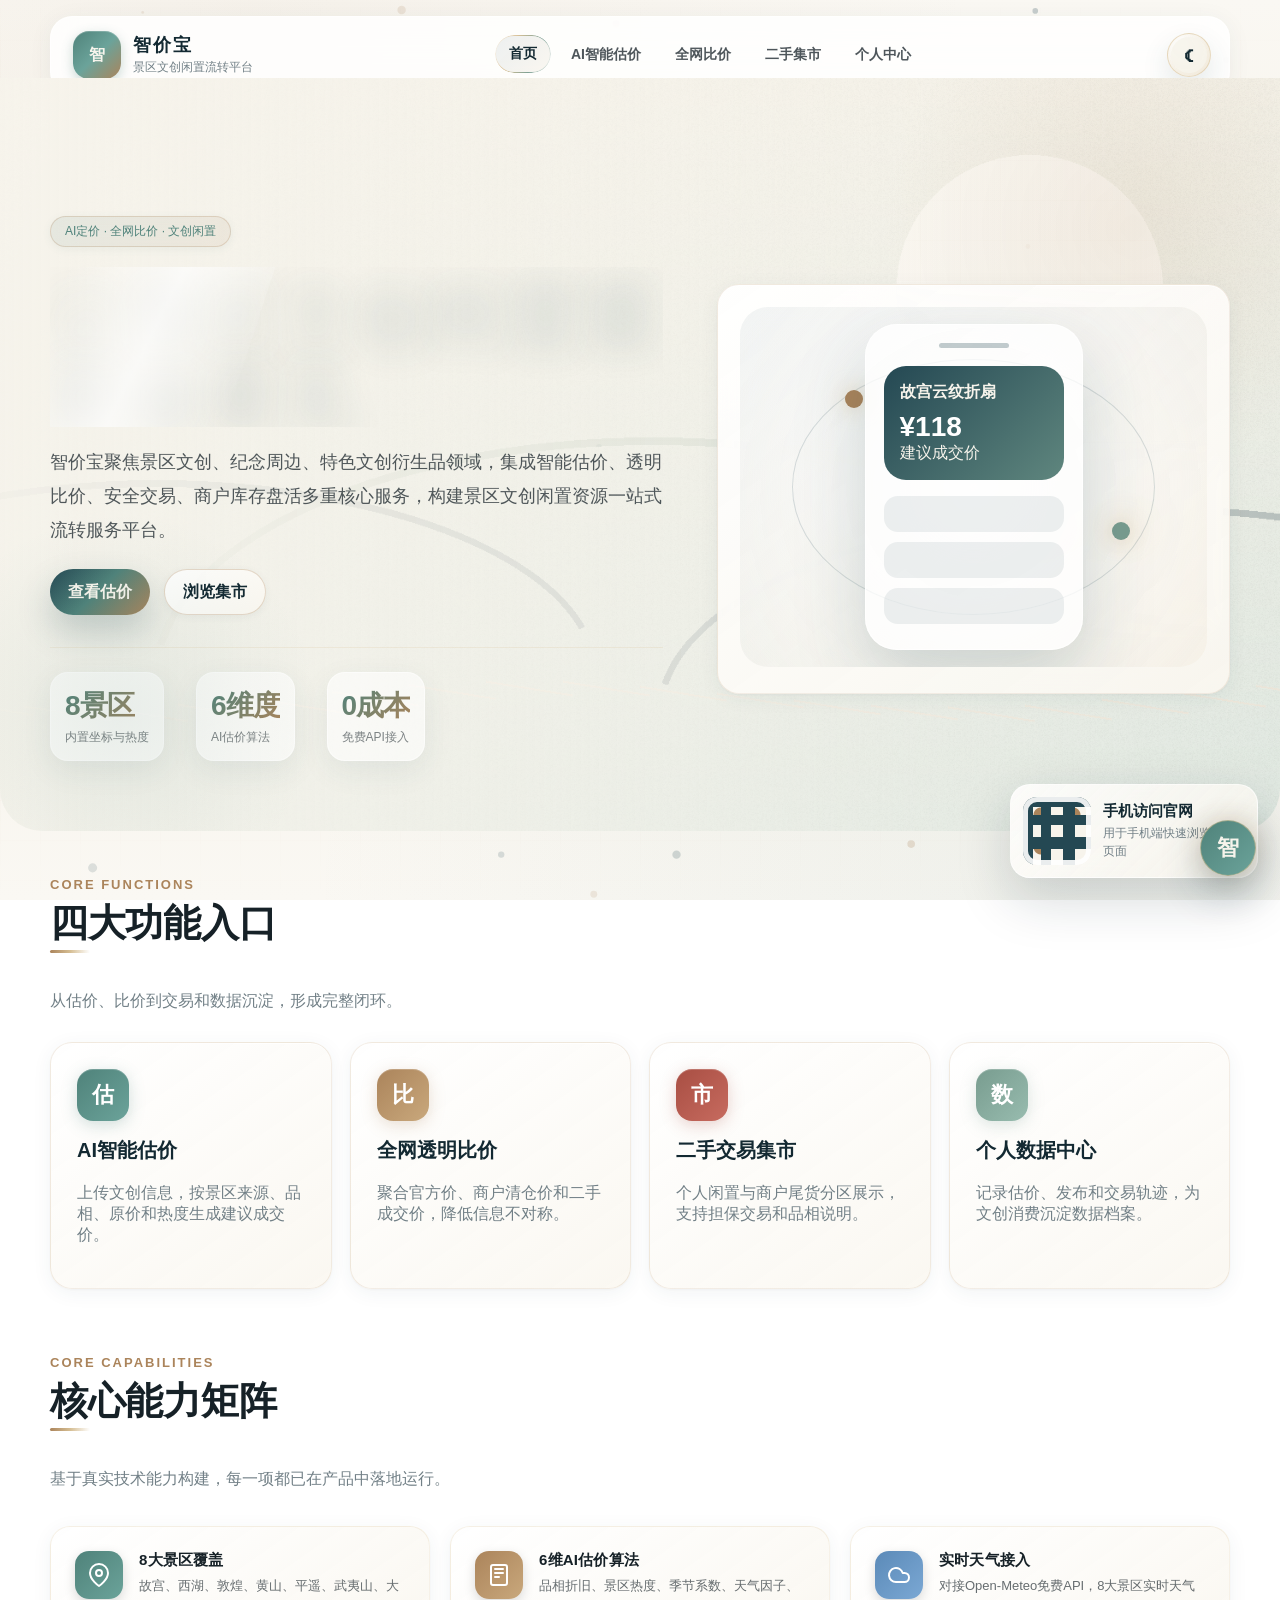
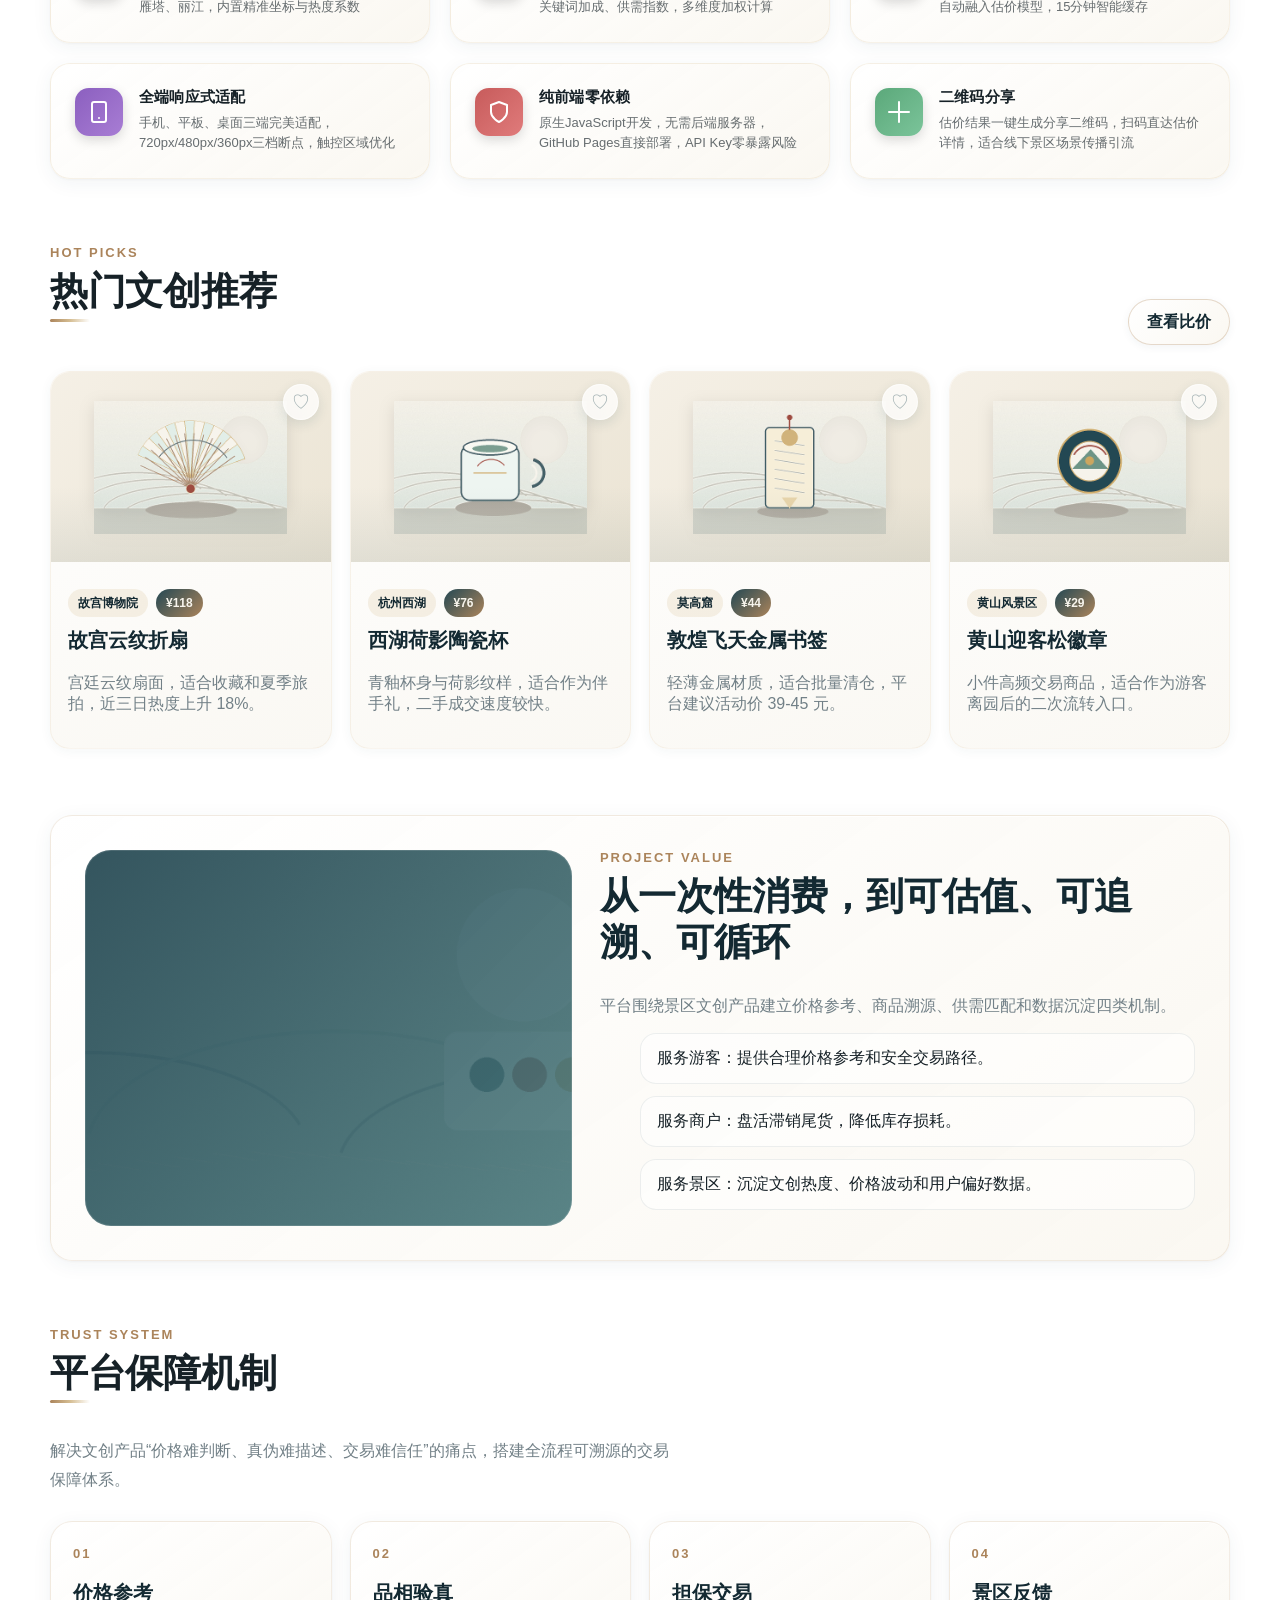
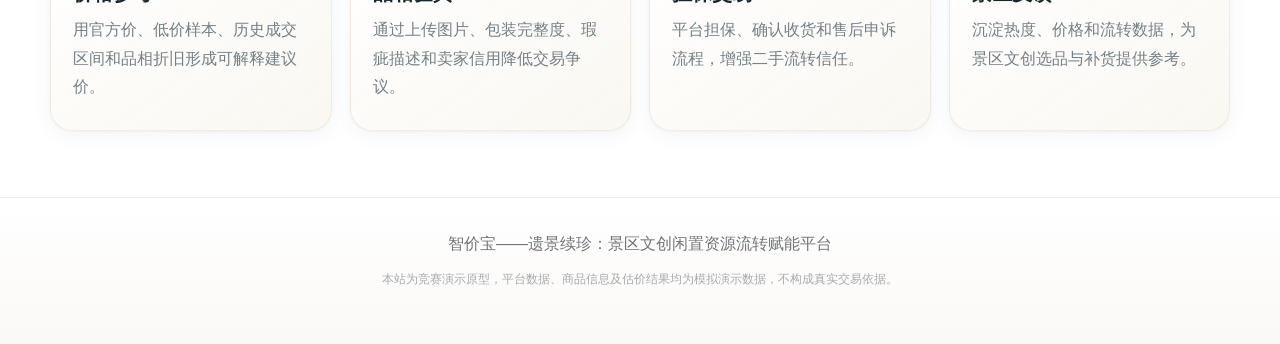
==== commit 047303bb: "docs: 首页简介去掉「不是…而是」句式，改为事实陈述" ====
--- a/index.html
+++ b/index.html
@@ -221,7 +221,7 @@
           <div>
             <p class="section-kicker">Project Value</p>
             <h2>从一次性消费，到可估值、可追溯、可循环</h2>
-            <p class="muted">智价宝不是普通二手平台，而是围绕景区文创产品重新设计价格发现、商品溯源、供需匹配和数据反馈机制。</p>
+            <p class="muted">平台围绕景区文创产品建立价格参考、商品溯源、供需匹配和数据沉淀四类机制。</p>
             <ul class="intro-list">
               <li>服务游客：提供合理价格参考和安全交易路径。</li>
               <li>服务商户：盘活滞销尾货，降低库存损耗。</li>
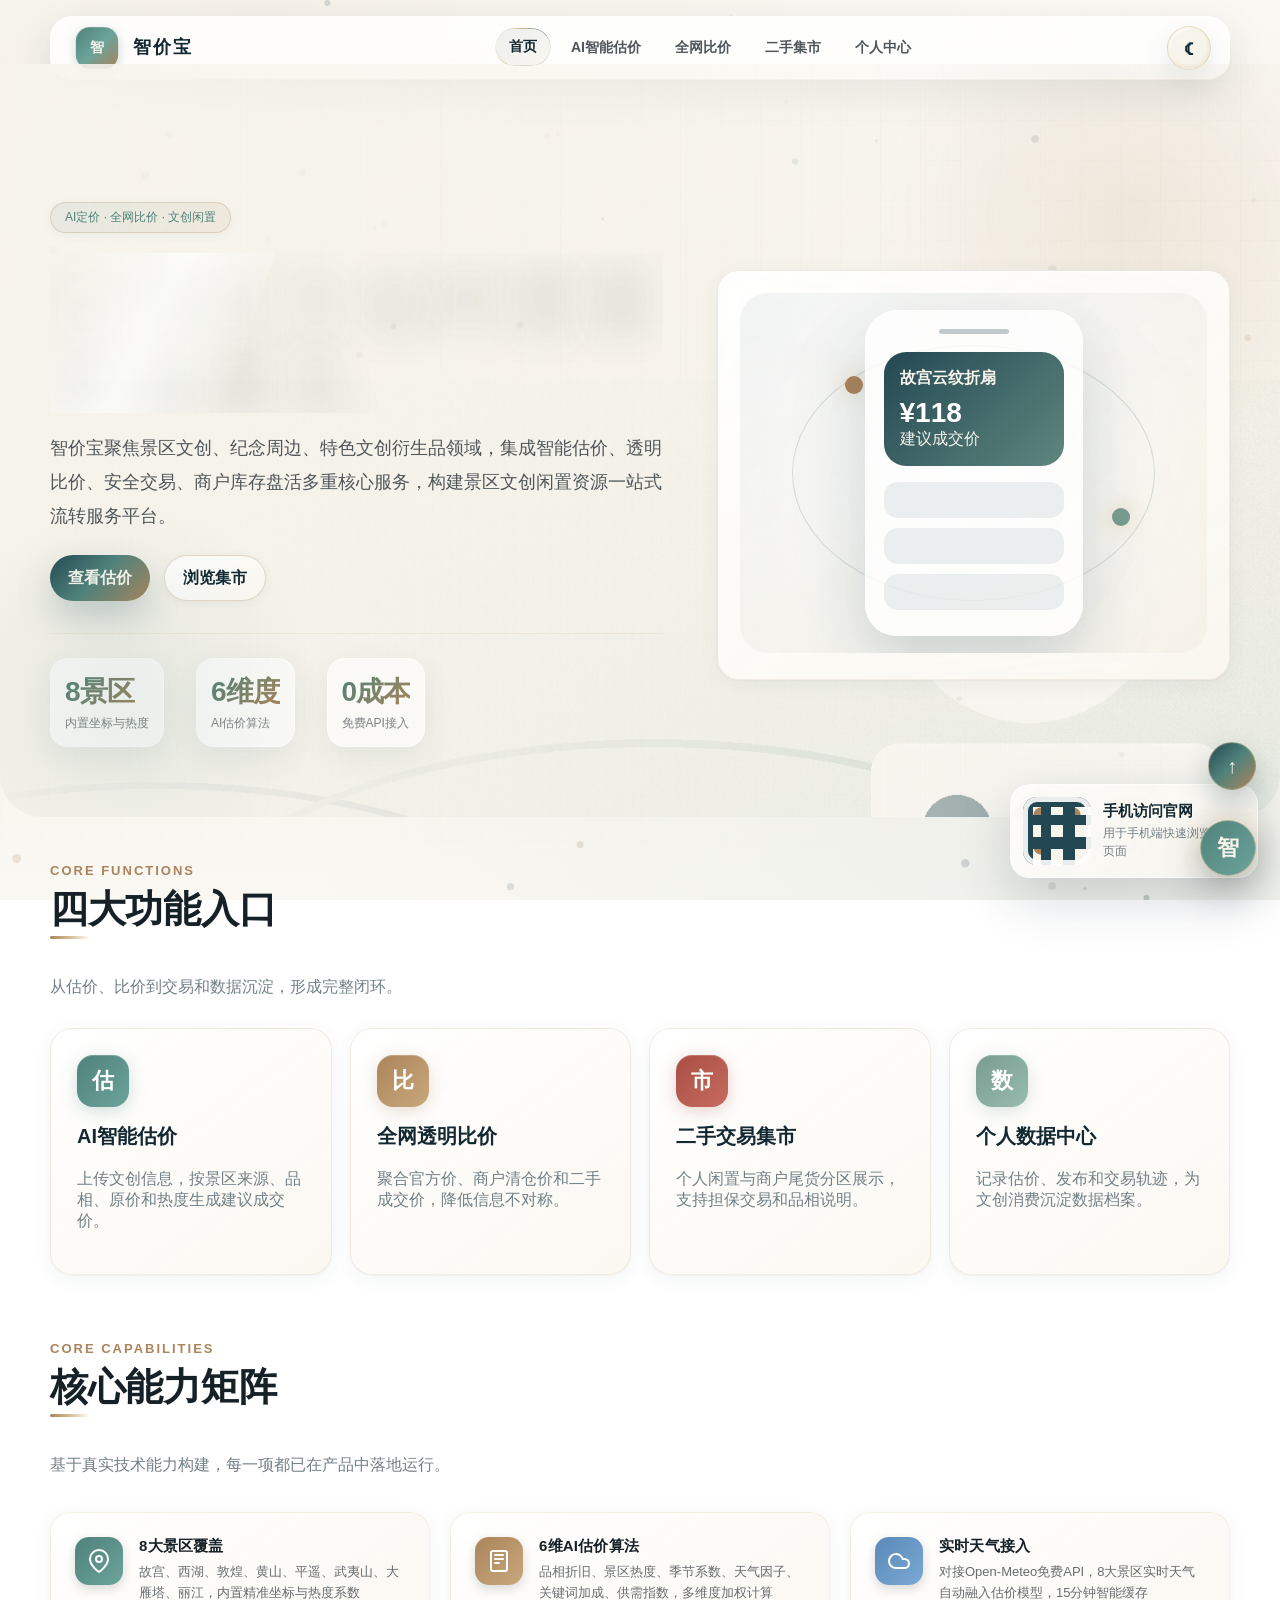
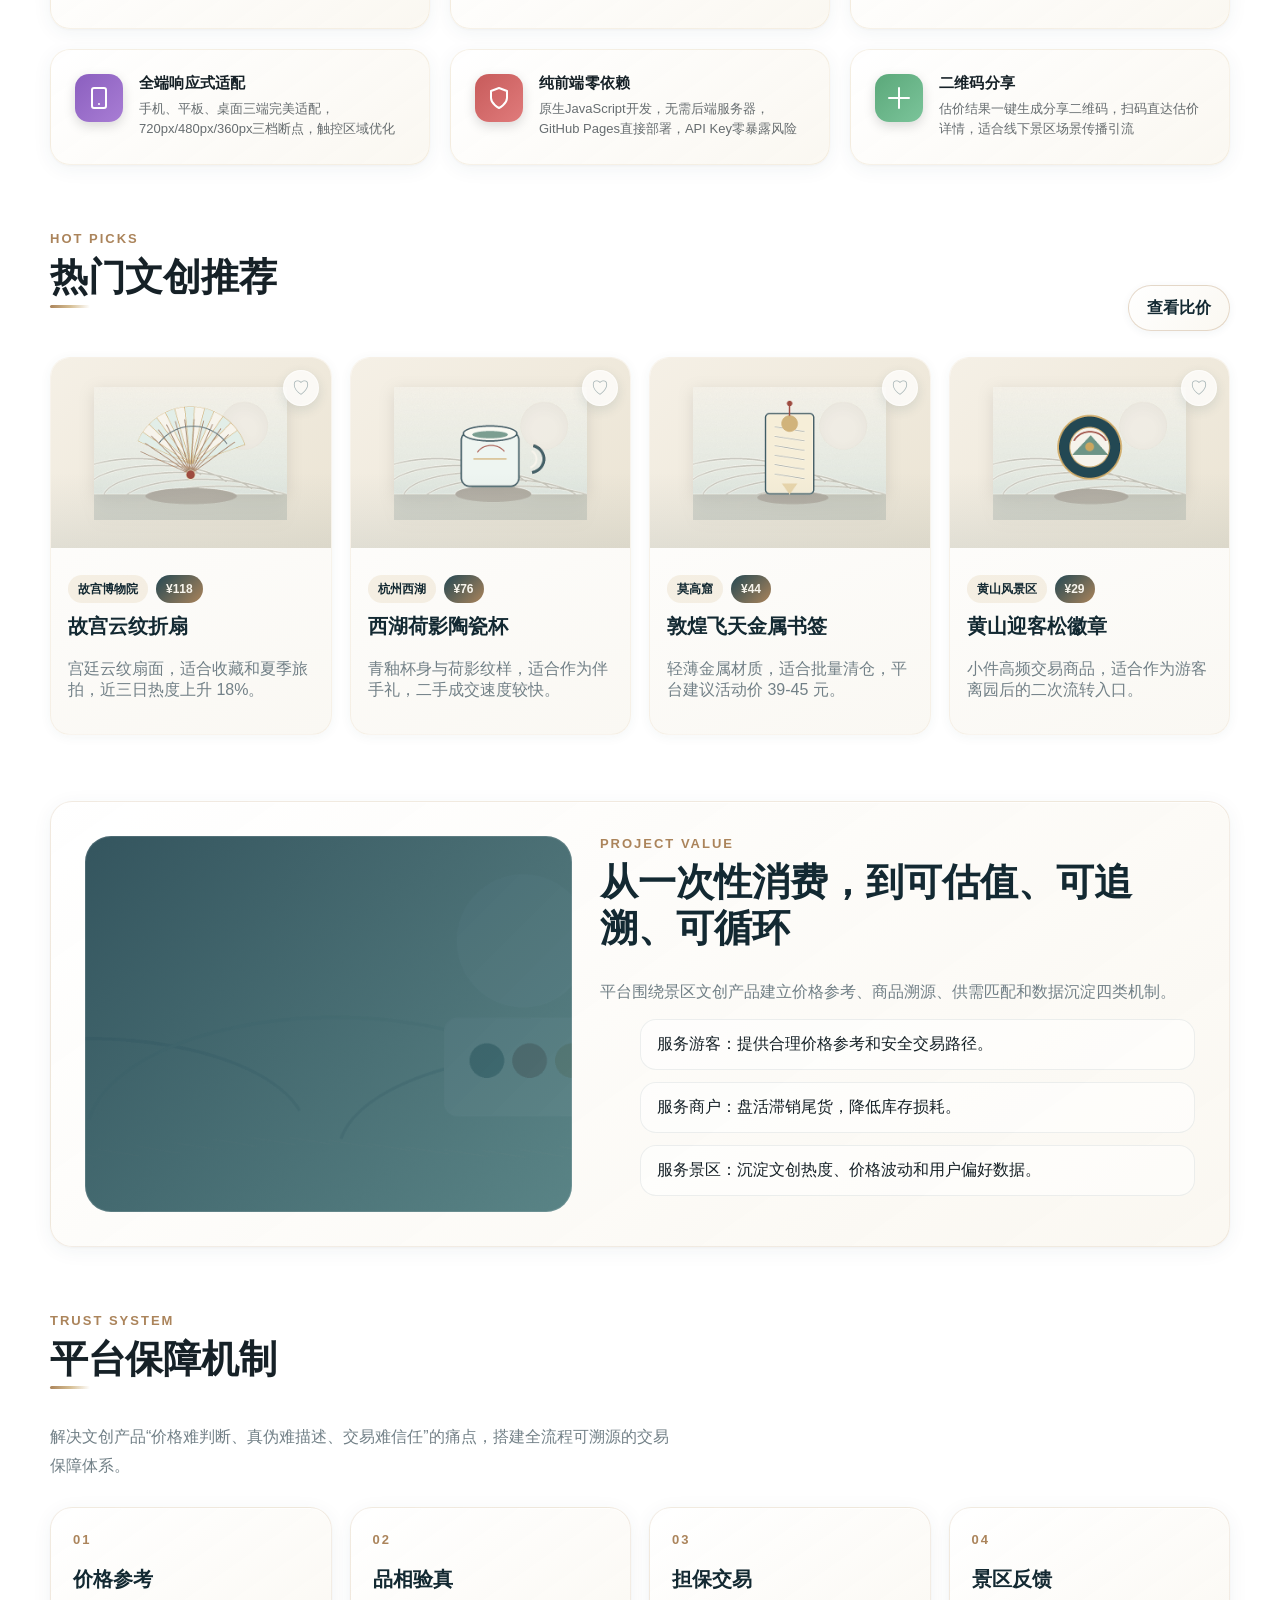
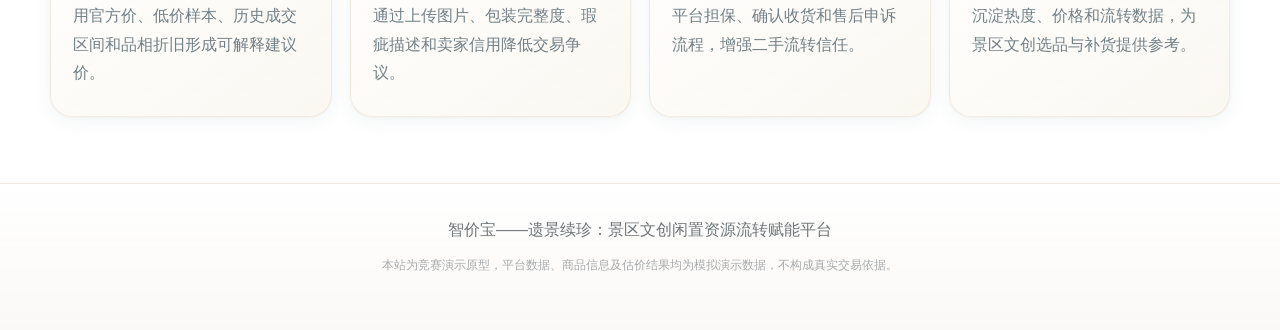
==== commit afdd4a10: "fix: 同步子目录页面到最新版 + 统一资源版本号 + 重写冒烟测试 问题：4 个子目录页面（estimate/ compare/ market/ profile/index.html） 停留在 0" ====
--- a/index.html
+++ b/index.html
@@ -1,4 +1,4 @@
-﻿<!DOCTYPE html>
+<!DOCTYPE html>
 <html lang="zh-CN">
 <head>
   <meta charset="UTF-8">
@@ -280,6 +280,6 @@
 
 
   <script src="api-services.js?v=20260906a"></script>
-  <script src="script.js?v=20260904b"></script>
+  <script src="script.js?v=20260906a"></script>
 </body>
-</html
+</html>
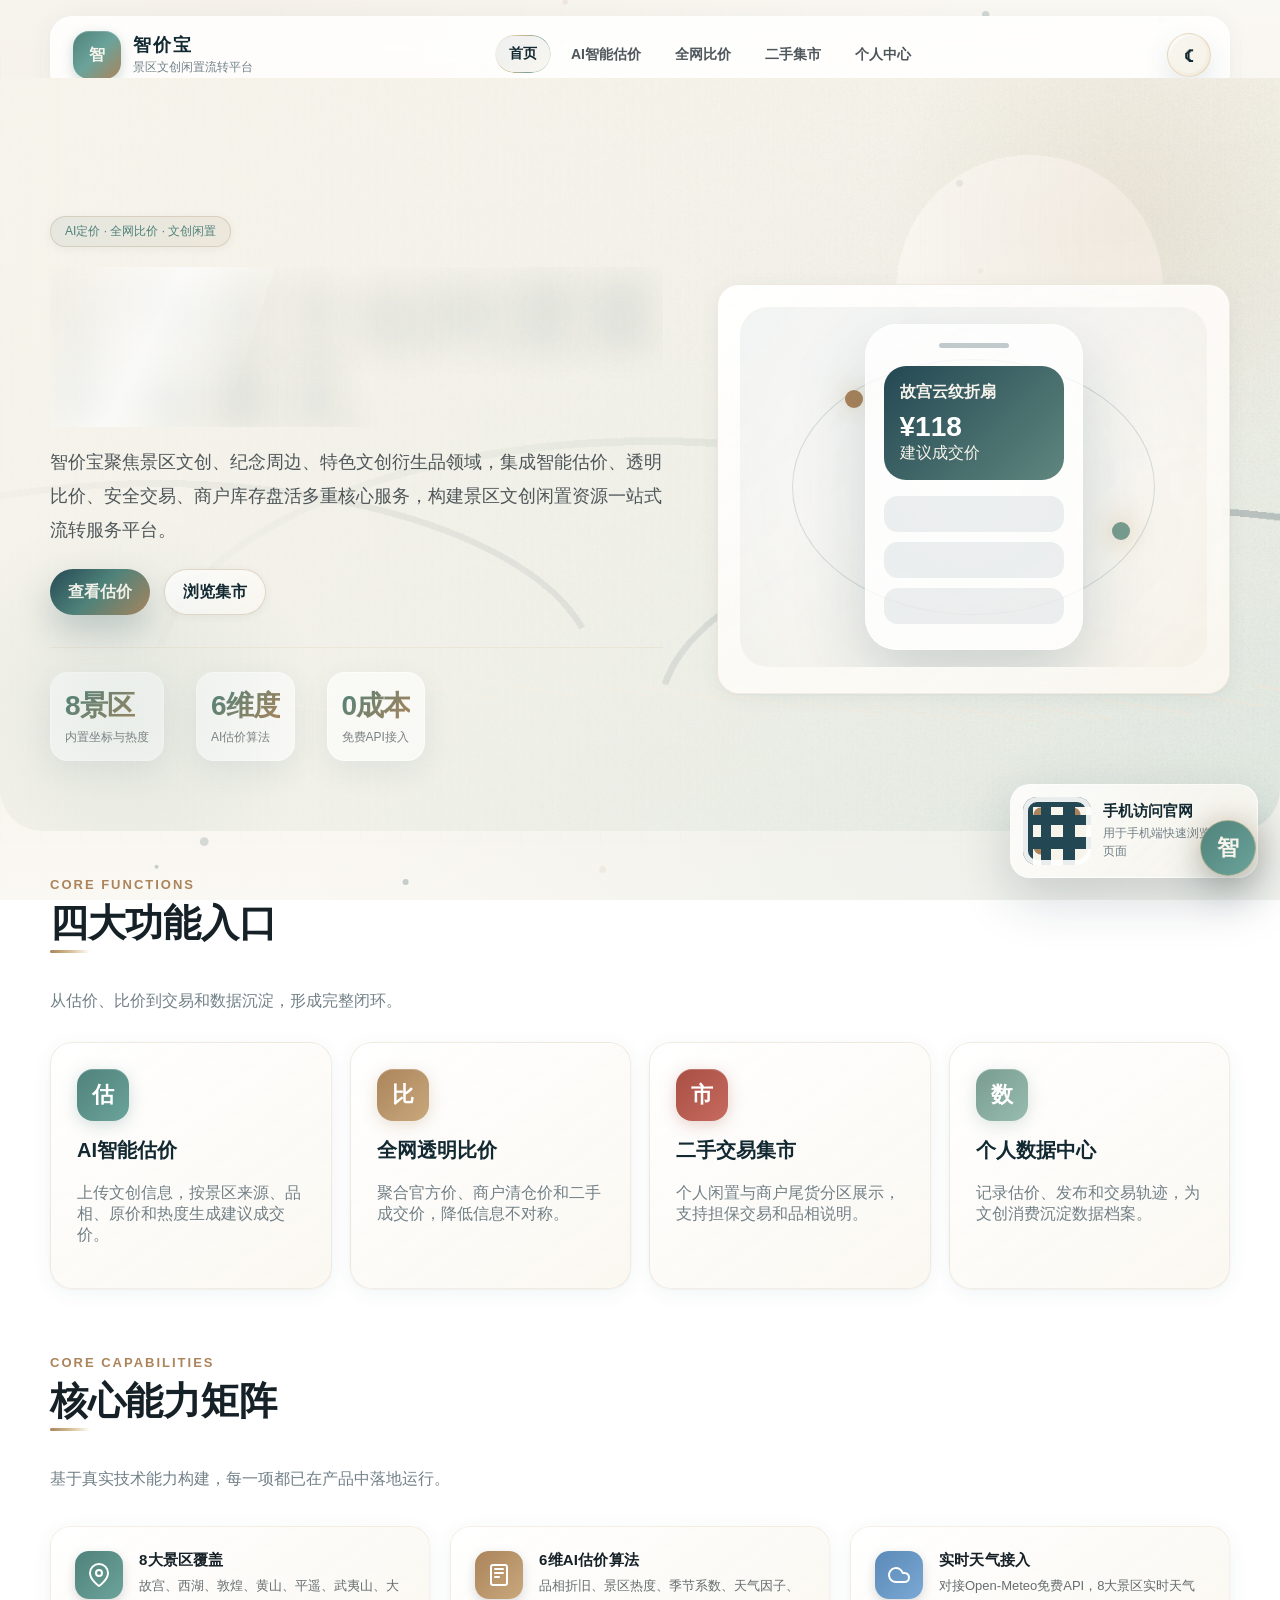
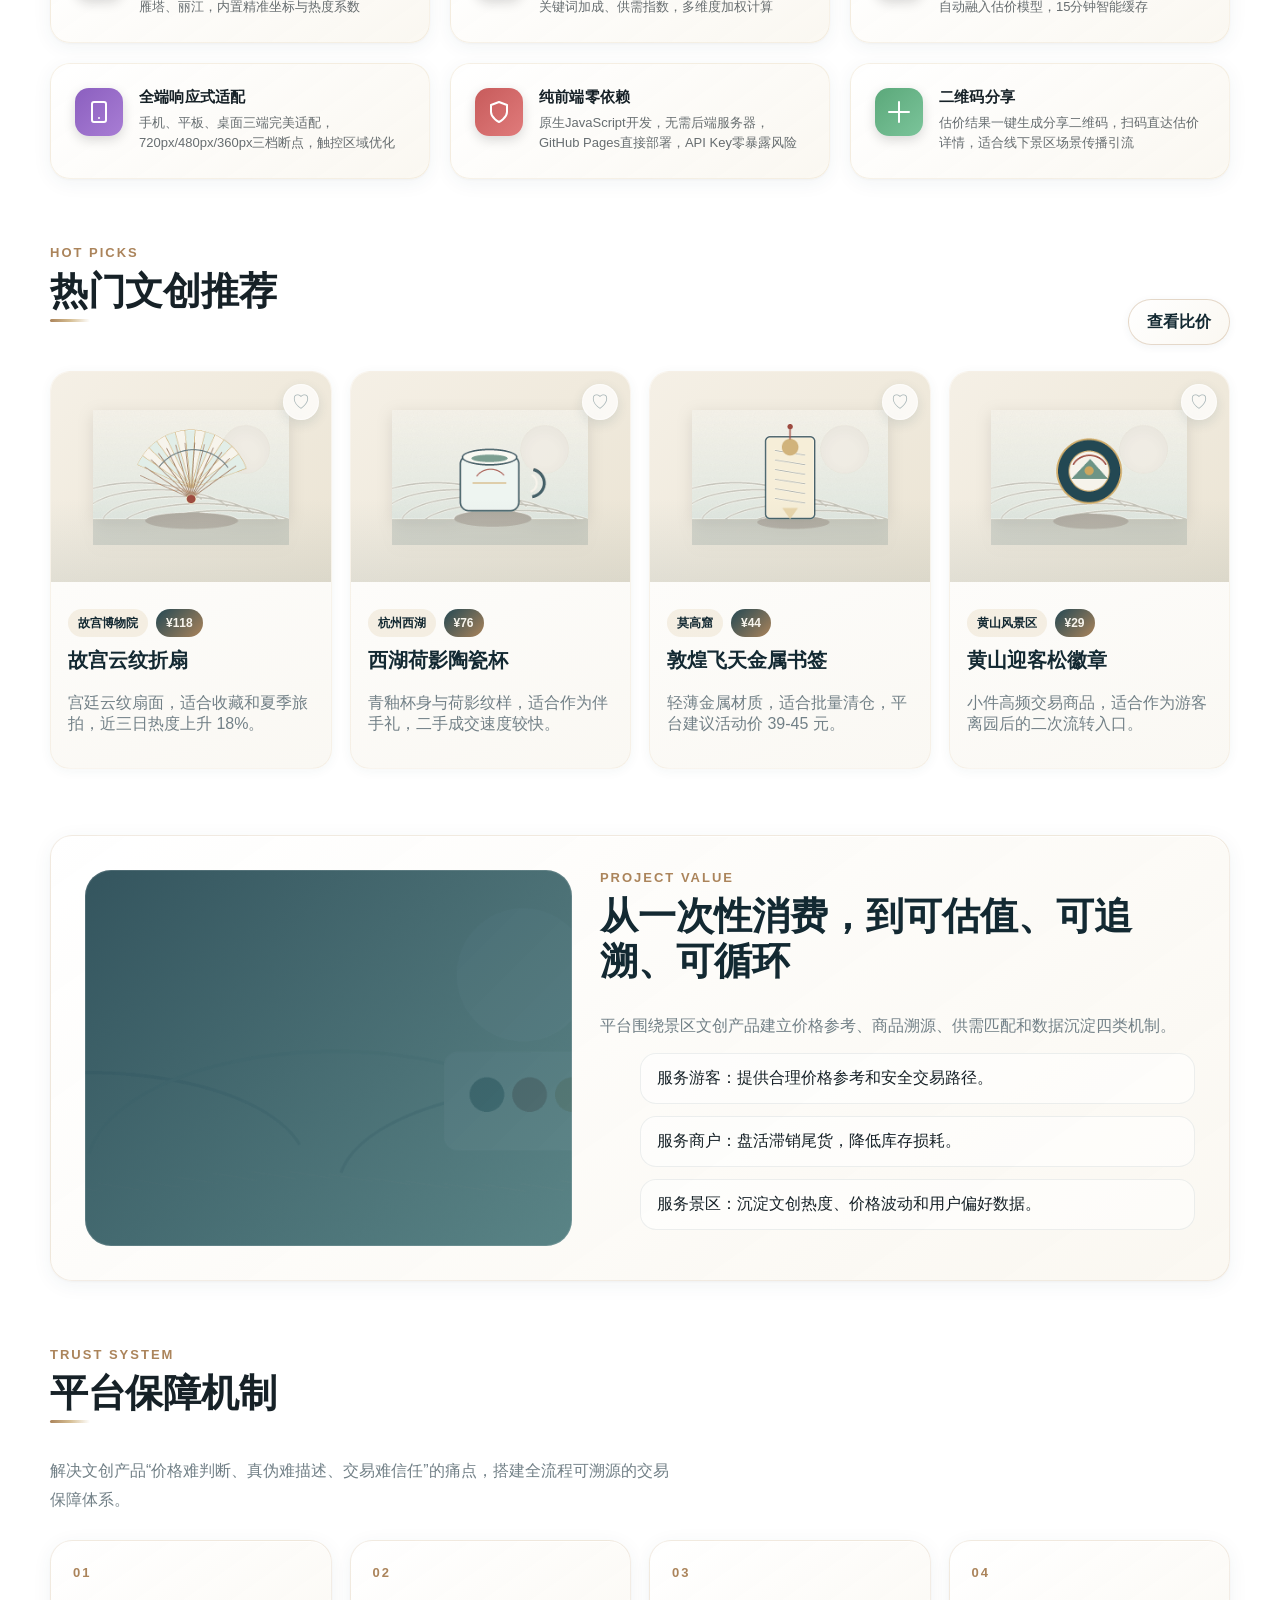
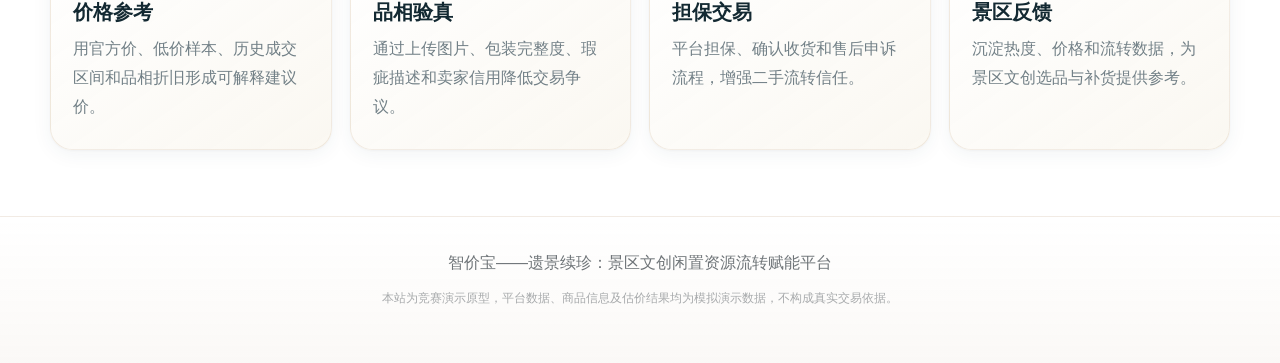
==== commit 89746f16: "chore: 统一资源版本号到 20260918a styles.css / script.js 内容已变但 URL 未变，浏览器与 CDN 会继续命中旧缓存， 升版本号让本次布局修复立即生效。" ====
--- a/index.html
+++ b/index.html
@@ -5,7 +5,7 @@
   <meta name="viewport" content="width=device-width, initial-scale=1.0">
   <title>智价宝 - 景区文创闲置流转平台</title>
   <link rel="icon" href="assets/img/favicon.svg" type="image/svg+xml">
-  <link rel="stylesheet" href="styles.css?v=20260906g">
+  <link rel="stylesheet" href="styles.css?v=20260918a">
 </head>
 <body data-page="home" class="skeleton-active">
   <canvas id="particleCanvas" aria-hidden="true"></canvas>
@@ -279,7 +279,7 @@
   </aside>
 
 
-  <script src="api-services.js?v=20260906a"></script>
-  <script src="script.js?v=20260906a"></script>
+  <script src="api-services.js?v=20260918a"></script>
+  <script src="script.js?v=20260918a"></script>
 </body>
 </html>
--- a/styles.css
+++ b/styles.css
@@ -1383,22 +1383,6 @@
   background: rgba(12, 27, 32, 0.72);
 }
 
-.product-image {
-  height: 190px;
-  overflow: hidden;
-}
-
-.product-image img {
-  width: 100%;
-  height: 100%;
-  object-fit: cover;
-  transition: transform 600ms var(--ease);
-}
-
-.product-card:hover .product-image img {
-  transform: scale(1.08);
-}
-
 .product-body {
   padding: 17px;
 }
@@ -3642,6 +3626,8 @@
   position: relative;
   width: 100%;
   aspect-ratio: 4/3;
+  /* 高度上限：集市 3 列 / 平板单列时卡片较宽，4:3 会把图片区撑得过高 */
+  max-height: 260px;
   background: linear-gradient(135deg, #f5f0e6 0%, #ebe4d4 100%);
   overflow: hidden;
   display: flex;
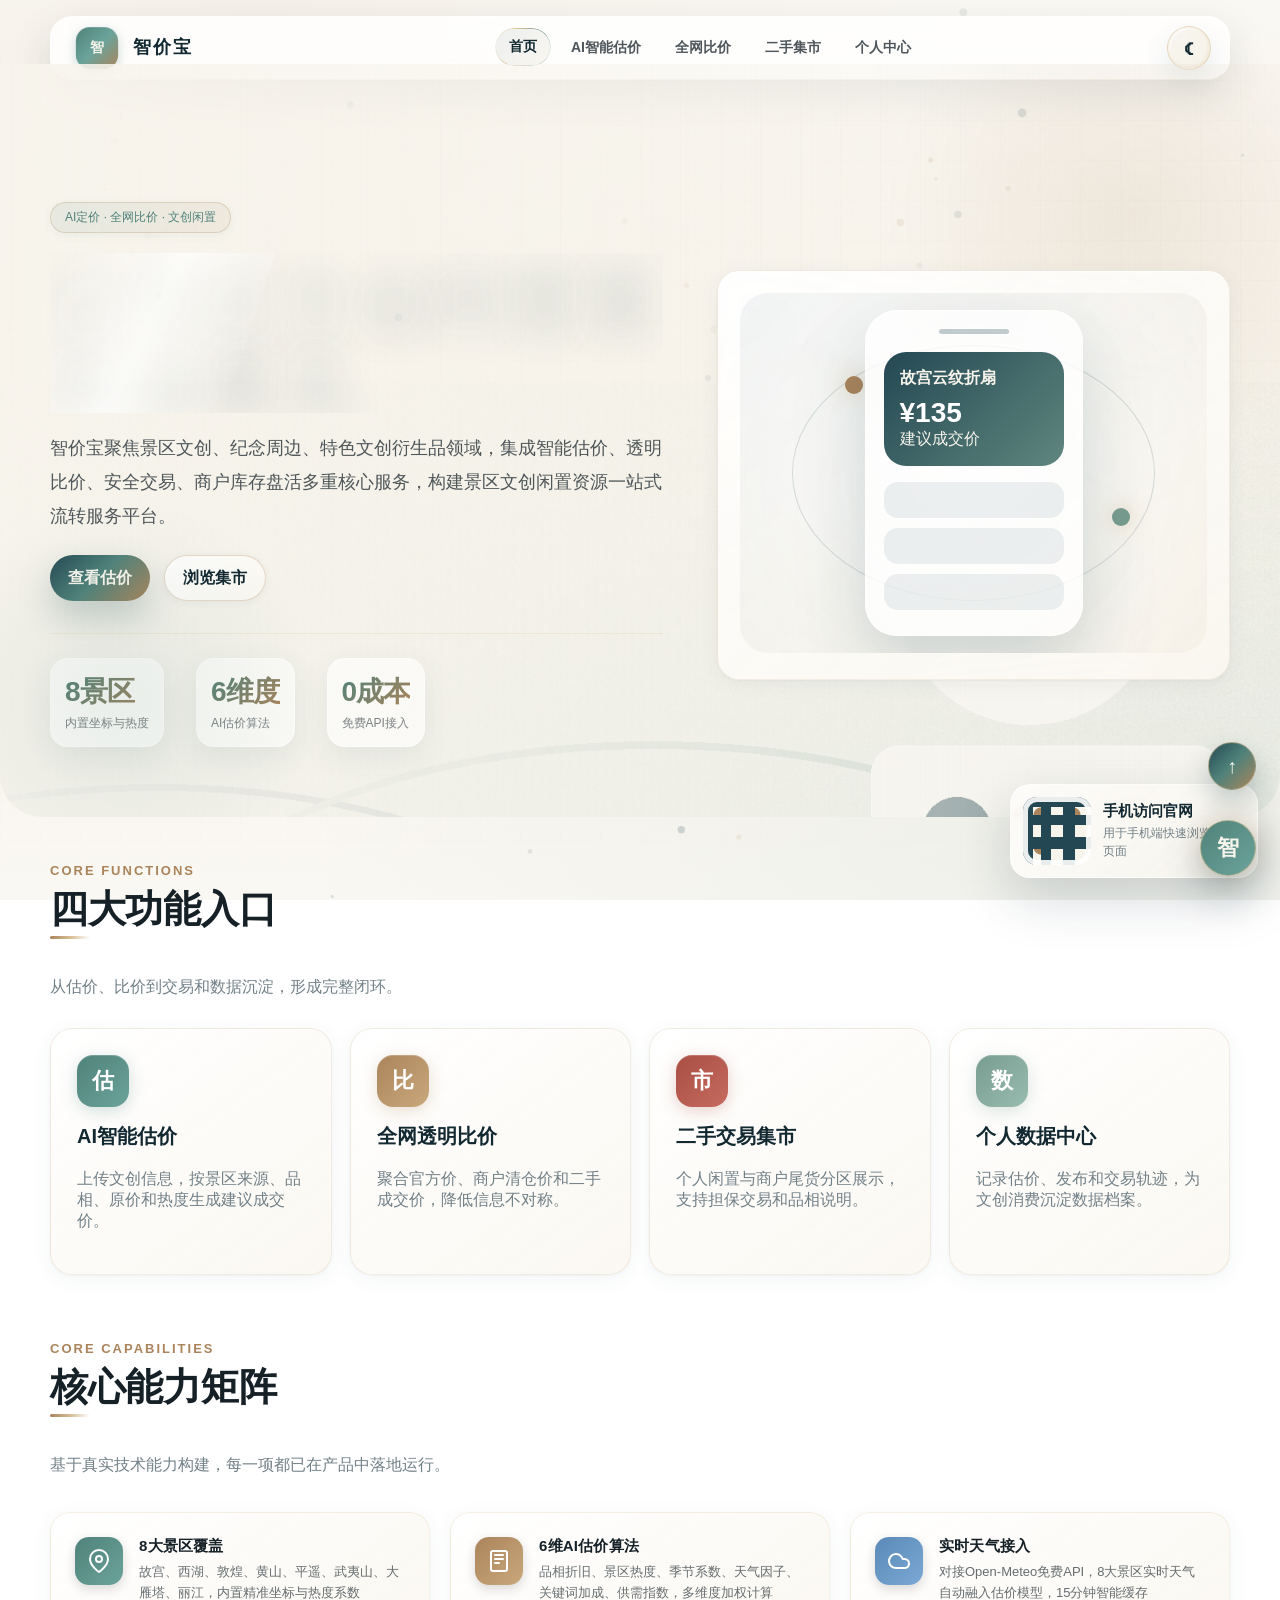
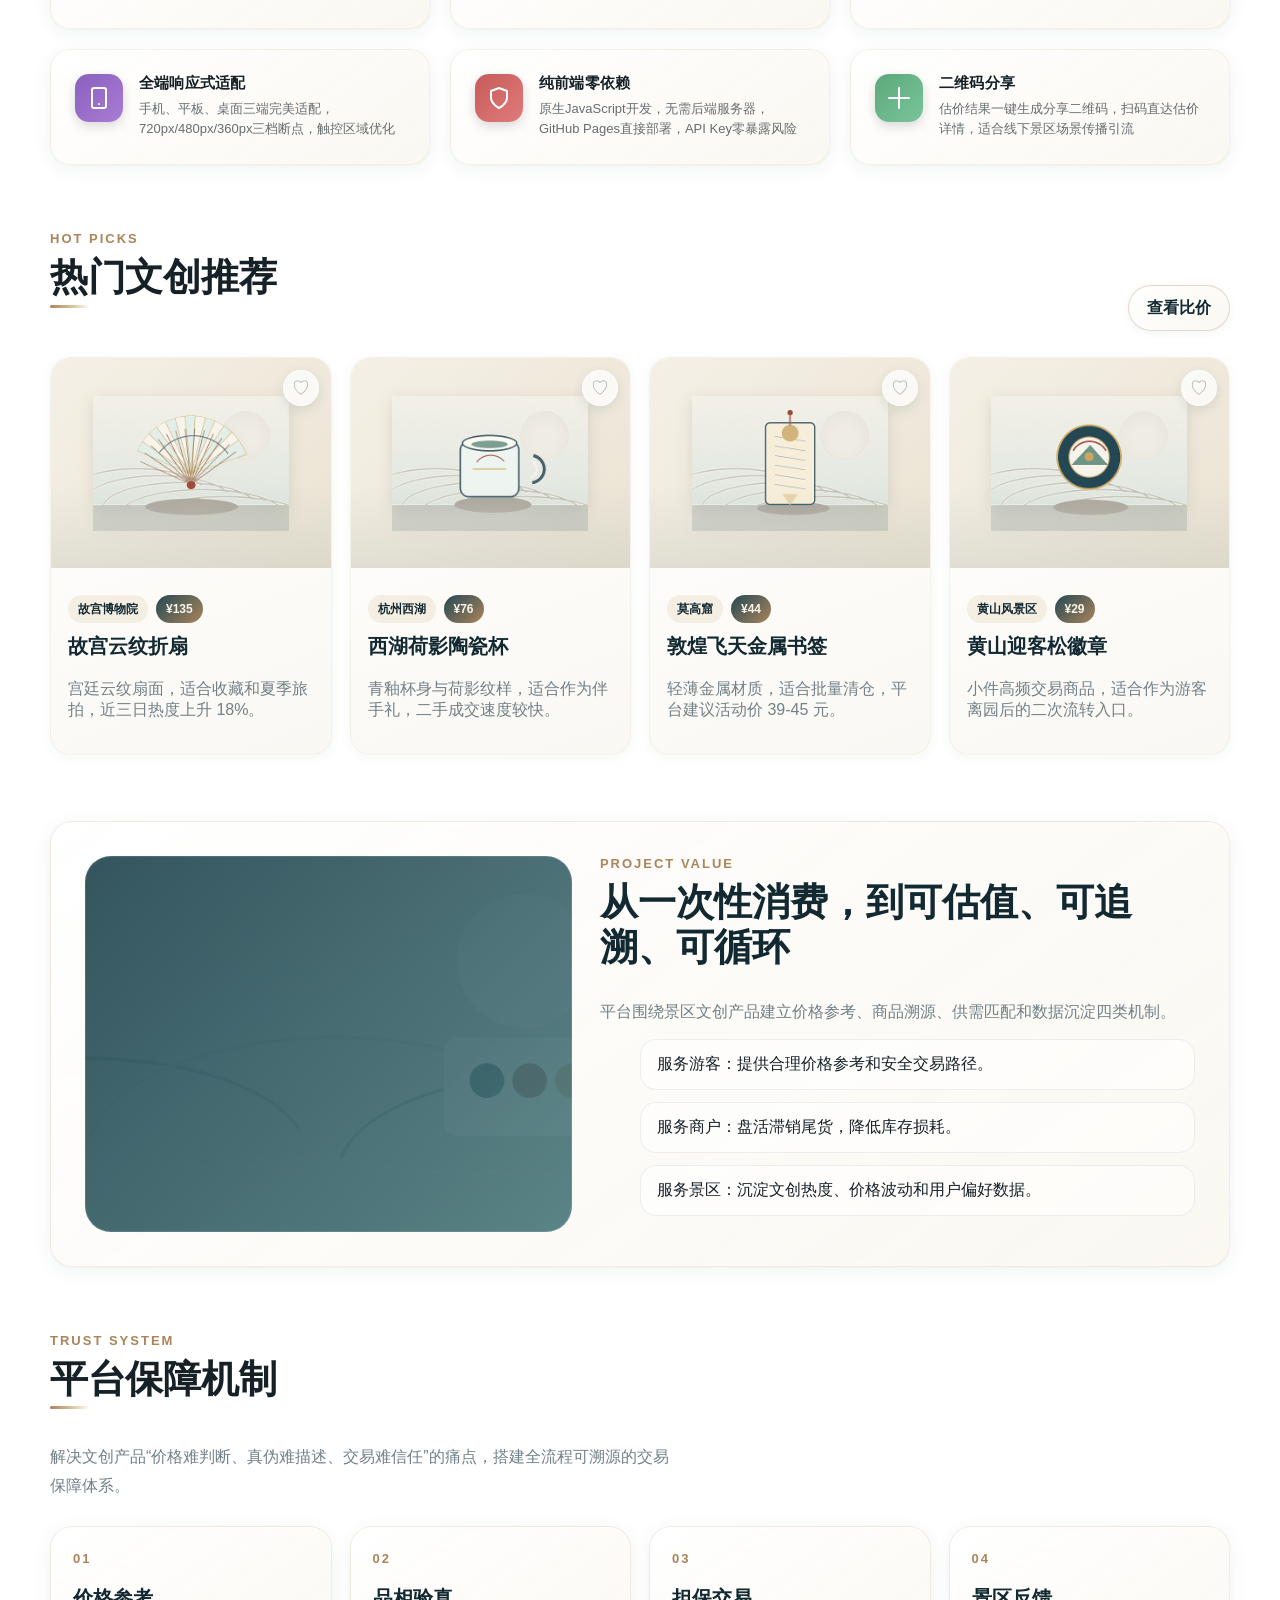
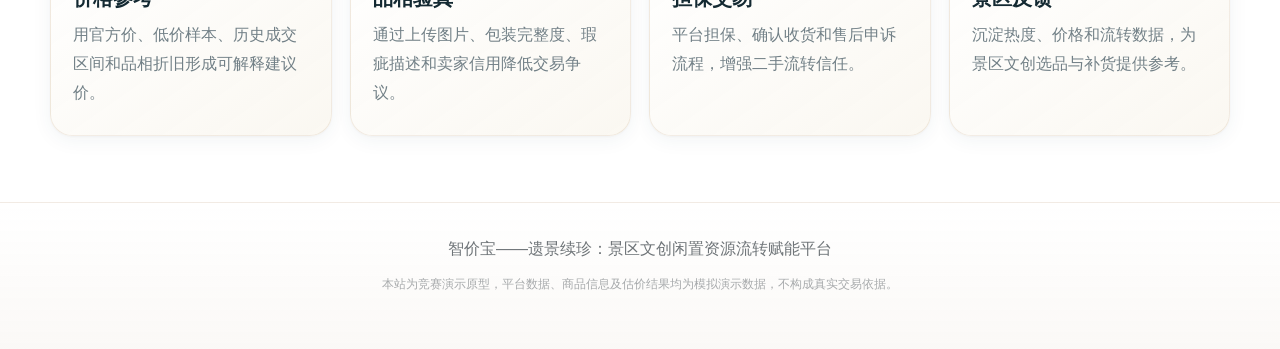
==== commit 68263ec8: "fix: 统一「故宫云纹折扇」建议成交价为 ¥135，与方案文档估价示例对齐 - DATA.fan: low 92→132、market 118→135（比价页的「平台低价/建议成交」两个   字段、" ====
--- a/index.html
+++ b/index.html
@@ -5,7 +5,7 @@
   <meta name="viewport" content="width=device-width, initial-scale=1.0">
   <title>智价宝 - 景区文创闲置流转平台</title>
   <link rel="icon" href="assets/img/favicon.svg" type="image/svg+xml">
-  <link rel="stylesheet" href="styles.css?v=20260918a">
+  <link rel="stylesheet" href="styles.css?v=20260918b">
 </head>
 <body data-page="home" class="skeleton-active">
   <canvas id="particleCanvas" aria-hidden="true"></canvas>
@@ -96,7 +96,7 @@
                 <div class="phone-top"></div>
                 <div class="phone-card">
                   <strong>故宫云纹折扇</strong>
-                  <div class="phone-price">¥118</div>
+                  <div class="phone-price">¥135</div>
                   <div>建议成交价</div>
                 </div>
                 <div class="phone-list"><span></span><span></span><span></span></div>
@@ -279,7 +279,7 @@
   </aside>
 
 
-  <script src="api-services.js?v=20260918a"></script>
-  <script src="script.js?v=20260918a"></script>
+  <script src="api-services.js?v=20260918b"></script>
+  <script src="script.js?v=20260918b"></script>
 </body>
 </html>
